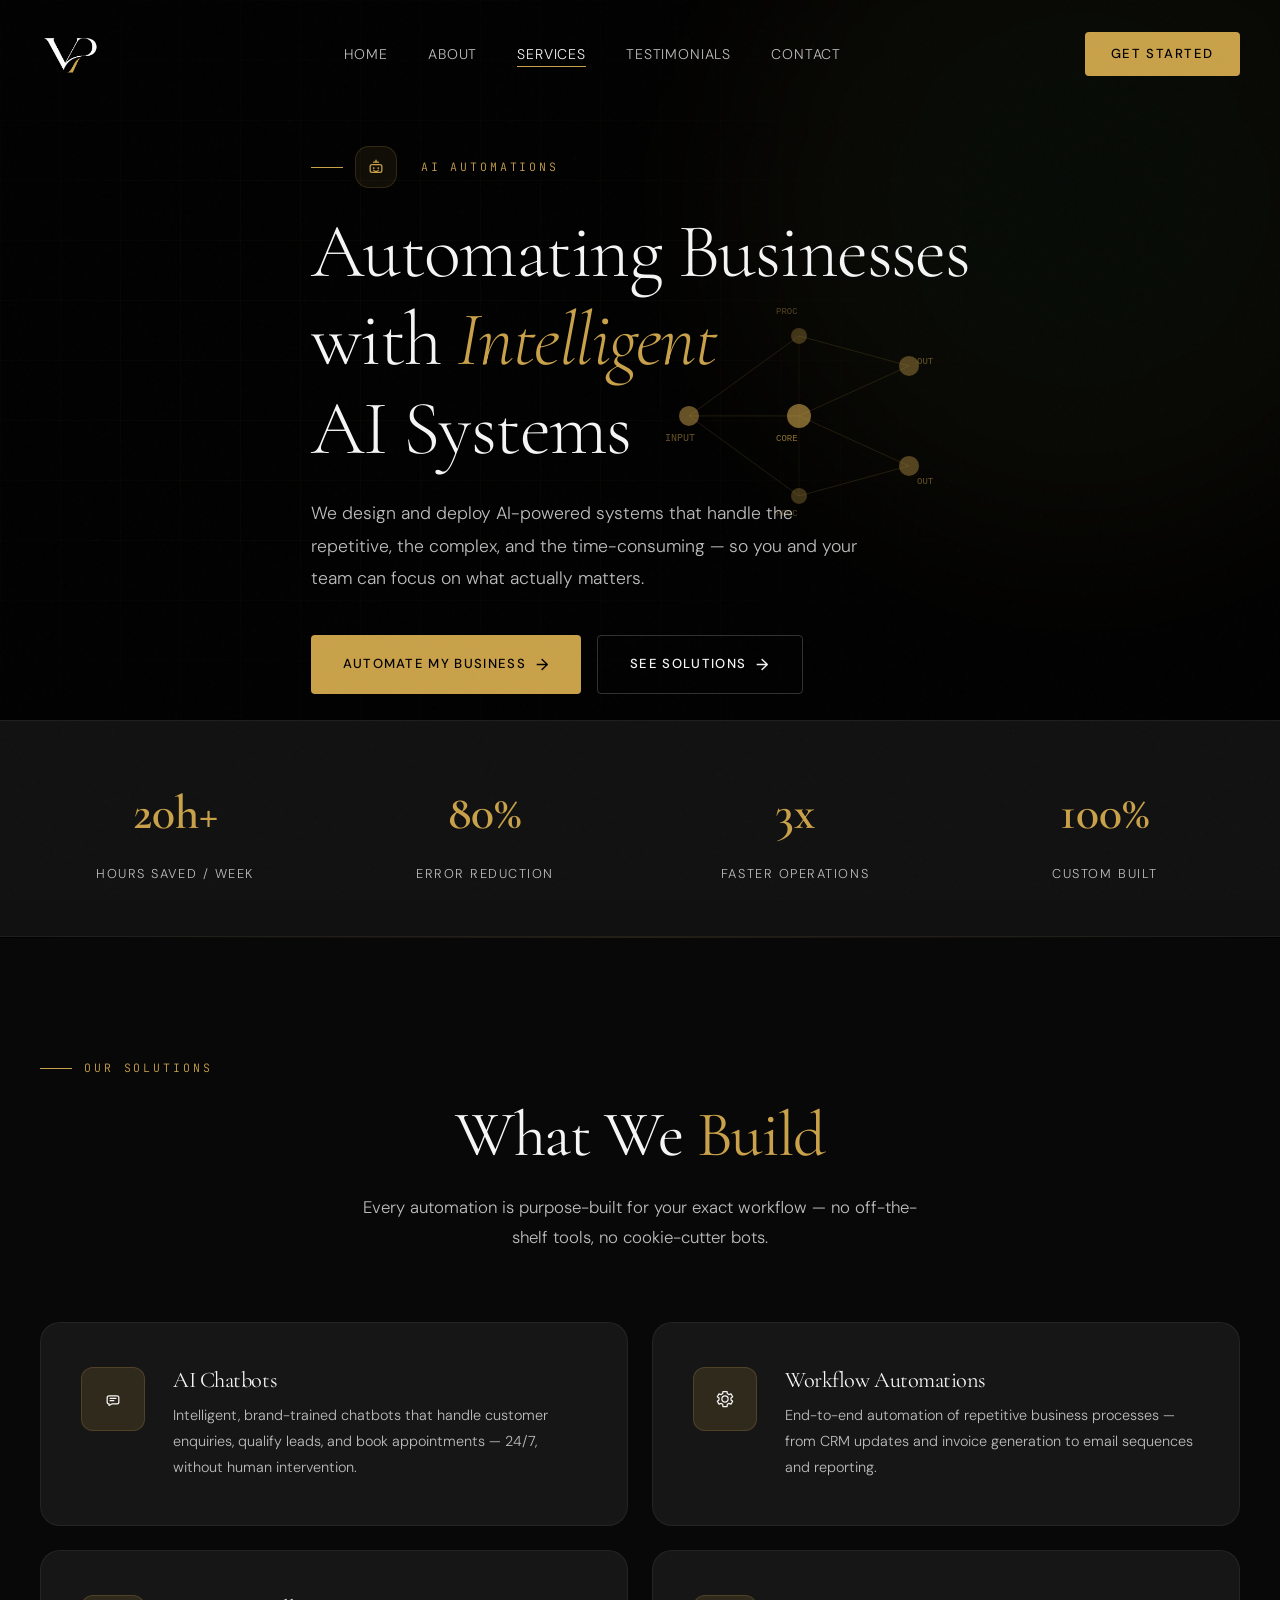
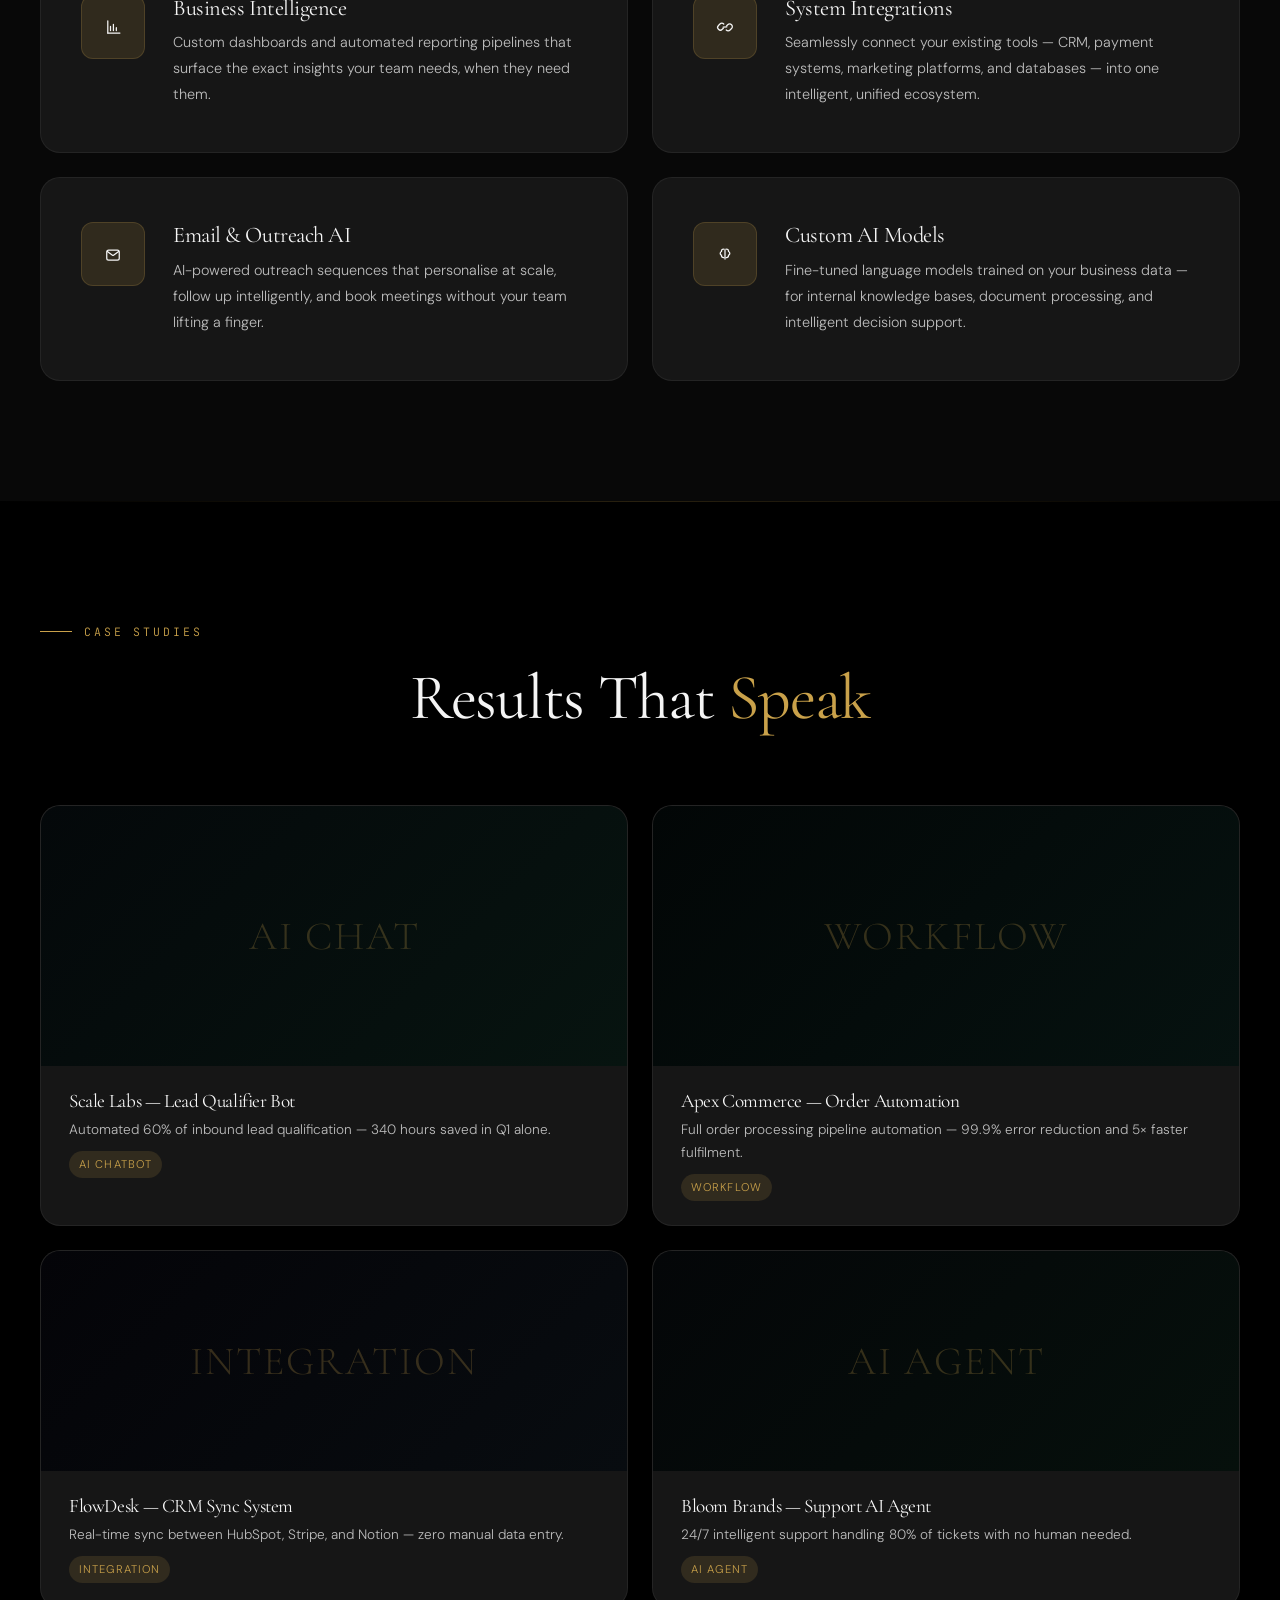
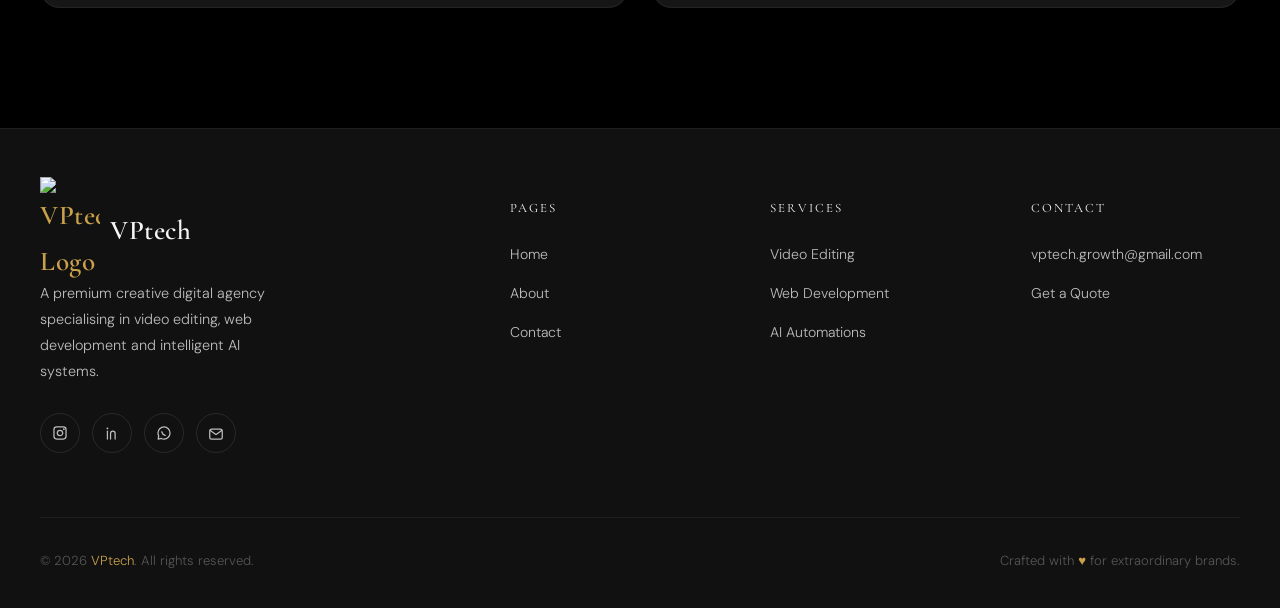
==== Automations/index.html @ 3e4a080b "first" ====
<!DOCTYPE html>
<html lang="en">
<head>
  <meta charset="UTF-8" />
  <meta name="viewport" content="width=device-width, initial-scale=1.0" />
  <title>AI Automations — VPtech</title>
  <meta name="description" content="Intelligent AI automations by VPtech — chatbots, workflow systems, and business intelligence solutions." />
  <link rel="icon" type="image/png" href="../assets/images/logo0.png">  
  <link rel="preconnect" href="https://fonts.googleapis.com" />
  <link rel="preconnect" href="https://fonts.gstatic.com" crossorigin />
  <link href="https://fonts.googleapis.com/css2?family=Cormorant+Garamond:ital,wght@0,300;0,400;0,600;1,300;1,400&family=DM+Sans:wght@300;400;500&family=JetBrains+Mono:wght@400&display=swap" rel="stylesheet" />
  <link rel="stylesheet" href="../assets/css/style.css" />
  <style>
    .service-hero-orb { background: radial-gradient(circle, rgba(30,160,80,0.08) 0%, rgba(201,161,74,0.06) 50%, transparent 70%); }

    /* Neural network decoration */
    .neural-bg {
      position: absolute;
      top: 50%; right: 40px;
      transform: translateY(-50%);
      animation: fadeSlideLeft 1s 0.5s ease both;
      opacity: 0.6;
    }

    /* Stats row */
    .stats-row { background: var(--dark); border-top: 1px solid rgba(245,245,245,0.06); border-bottom: 1px solid rgba(245,245,245,0.06); padding: 52px 0; }
    .stats-row-grid { display: grid; grid-template-columns: repeat(4, 1fr); gap: 40px; text-align: center; }
    .stats-row-item .big { font-family: var(--font-display); font-size: 3rem; color: var(--gold); font-weight: 600; }
    .stats-row-item .label { font-size: 0.8rem; text-transform: uppercase; letter-spacing: 0.12em; color: var(--gray); margin-top: 8px; }
    @media (max-width: 900px) { .stats-row-grid { grid-template-columns: repeat(2, 1fr); } .neural-bg { display: none; } }
    @media (max-width: 500px) { .stats-row-grid { grid-template-columns: 1fr 1fr; } }

    .node { animation: nodeGlow 3s ease-in-out infinite; }
    .node:nth-child(2) { animation-delay: 0.5s; }
    .node:nth-child(3) { animation-delay: 1s; }
    .node:nth-child(4) { animation-delay: 1.5s; }
    .node:nth-child(5) { animation-delay: 2s; }
    @keyframes nodeGlow {
      0%, 100% { fill: rgba(201,161,74,0.2); }
      50% { fill: rgba(201,161,74,0.9); }
    }
  </style>
</head>
<body>

  <!-- NAVBAR -->
  <nav class="navbar" id="navbar">
    <div class="nav-inner">
      <a href="../" class="nav-logo">
        <img class="logo-vp" src="../assets/images/logo.png" alt="VPtech Logo">
      </a>
      <ul class="nav-links">
        <li><a href="../">Home</a></li>
        <li><a href="../#about">About</a></li>
        <li><a href="../#services" class="active">Services</a></li>
        <li><a href="../#testimonials">Testimonials</a></li>
        <li><a href="../Contact/">Contact</a></li>
      </ul>
      <a href="../Contact/" class="nav-cta">Get Started</a>
      <button class="nav-hamburger" aria-label="Menu">
        <span></span><span></span><span></span>
      </button>
    </div>
  </nav>

  <div class="mobile-menu">
    <a href="../">Home</a>
    <a href="../#about">About</a>
    <a href="../#services">Services</a>
    <a href="../#testimonials">Testimonials</a>
    <a href="../Contact/">Contact</a>
    <a href="../Contact/" class="mobile-cta">Get Started</a>
  </div>

  <!-- HERO -->
  <section class="service-hero">
    <div class="service-hero-orb"></div>
    <div class="container" style="position:relative;">
      <div class="service-hero-content">
        <div class="section-label" style="animation: fadeSlideDown 0.8s ease both;">
          <span class="card-icon" aria-hidden="true" style="margin:0 12px 0 0;vertical-align:middle;">
            <svg class="icon-svg" viewBox="0 0 24 24" fill="none">
              <path d="M12 3.75v2.5" stroke="currentColor" stroke-width="1.5" stroke-linecap="round"/>
              <path d="M9 6.25h6" stroke="currentColor" stroke-width="1.5" stroke-linecap="round"/>
              <path d="M7.25 9.25h9.5c1.243 0 2.25 1.007 2.25 2.25v4.75c0 1.243-1.007 2.25-2.25 2.25h-9.5c-1.243 0-2.25-1.007-2.25-2.25V11.5c0-1.243 1.007-2.25 2.25-2.25Z" stroke="currentColor" stroke-width="1.5"/>
              <path d="M9.25 13.25h.01M14.75 13.25h.01" stroke="currentColor" stroke-width="2.2" stroke-linecap="round"/>
              <path d="M9.25 16c.7.75 1.7 1.25 2.75 1.25S14.05 16.75 14.75 16" stroke="currentColor" stroke-width="1.5" stroke-linecap="round" stroke-linejoin="round"/>
            </svg>
          </span>
          AI Automations
        </div>
        <h1 style="animation: fadeSlideUp 0.9s 0.1s ease both;">
          Automating Businesses<br>with <span style="color:var(--gold);font-style:italic;">Intelligent</span><br>AI Systems
        </h1>
        <p style="animation: fadeSlideUp 0.9s 0.25s ease both;">
          We design and deploy AI-powered systems that handle the repetitive, the complex, and the time-consuming — so you and your team can focus on what actually matters.
        </p>
        <div style="animation: fadeSlideUp 0.9s 0.4s ease both; display:flex; gap:16px; flex-wrap:wrap;">
          <a href="../Contact/" class="btn-primary">Automate My Business <span class="btn-arrow">→</span></a>
          <a href="#solutions" class="btn-outline">See Solutions <span class="btn-arrow">→</span></a>
        </div>
      </div>

      <!-- SVG Neural Network -->
      <div class="neural-bg">
        <svg width="340" height="340" viewBox="0 0 340 340" fill="none" xmlns="http://www.w3.org/2000/svg">
          <!-- Lines -->
          <line x1="60" y1="170" x2="170" y2="90" stroke="rgba(201,161,74,0.15)" stroke-width="1"/>
          <line x1="60" y1="170" x2="170" y2="170" stroke="rgba(201,161,74,0.15)" stroke-width="1"/>
          <line x1="60" y1="170" x2="170" y2="250" stroke="rgba(201,161,74,0.15)" stroke-width="1"/>
          <line x1="170" y1="90" x2="280" y2="120" stroke="rgba(201,161,74,0.15)" stroke-width="1"/>
          <line x1="170" y1="170" x2="280" y2="120" stroke="rgba(201,161,74,0.15)" stroke-width="1"/>
          <line x1="170" y1="170" x2="280" y2="220" stroke="rgba(201,161,74,0.15)" stroke-width="1"/>
          <line x1="170" y1="250" x2="280" y2="220" stroke="rgba(201,161,74,0.15)" stroke-width="1"/>
          <line x1="170" y1="90" x2="170" y2="170" stroke="rgba(201,161,74,0.08)" stroke-width="1"/>
          <line x1="170" y1="170" x2="170" y2="250" stroke="rgba(201,161,74,0.08)" stroke-width="1"/>
          <!-- Nodes -->
          <circle class="node" cx="60" cy="170" r="10" fill="rgba(201,161,74,0.5)"/>
          <circle class="node" cx="170" cy="90" r="8" fill="rgba(201,161,74,0.3)"/>
          <circle class="node" cx="170" cy="170" r="12" fill="rgba(201,161,74,0.6)"/>
          <circle class="node" cx="170" cy="250" r="8" fill="rgba(201,161,74,0.3)"/>
          <circle class="node" cx="280" cy="120" r="10" fill="rgba(201,161,74,0.4)"/>
          <circle class="node" cx="280" cy="220" r="10" fill="rgba(201,161,74,0.4)"/>
          <!-- Labels -->
          <text x="36" y="195" fill="rgba(201,161,74,0.5)" font-size="10" font-family="monospace">INPUT</text>
          <text x="147" y="68" fill="rgba(201,161,74,0.4)" font-size="9" font-family="monospace">PROC</text>
          <text x="147" y="195" fill="rgba(201,161,74,0.7)" font-size="9" font-family="monospace">CORE</text>
          <text x="147" y="270" fill="rgba(201,161,74,0.4)" font-size="9" font-family="monospace">PROC</text>
          <text x="288" y="118" fill="rgba(201,161,74,0.5)" font-size="9" font-family="monospace">OUT</text>
          <text x="288" y="238" fill="rgba(201,161,74,0.5)" font-size="9" font-family="monospace">OUT</text>
        </svg>
      </div>
    </div>
  </section>

  <!-- STATS ROW -->
  <div class="stats-row">
    <div class="container">
      <div class="stats-row-grid">
        <div class="stats-row-item">
          <div class="big" data-target="20" data-suffix="h+">0h+</div>
          <div class="label">Hours Saved / Week</div>
        </div>
        <div class="stats-row-item">
          <div class="big" data-target="80" data-suffix="%">0%</div>
          <div class="label">Error Reduction</div>
        </div>
        <div class="stats-row-item">
          <div class="big" data-target="3" data-suffix="x">0x</div>
          <div class="label">Faster Operations</div>
        </div>
        <div class="stats-row-item">
          <div class="big" data-target="100" data-suffix="%">0%</div>
          <div class="label">Custom Built</div>
        </div>
      </div>
    </div>
  </div>

  <div class="divider"></div>

  <!-- SOLUTIONS -->
  <section class="solutions" id="solutions">
    <div class="container">
      <div class="solutions-header">
        <div class="section-label reveal">Our Solutions</div>
        <h2 class="section-title reveal reveal-delay-1">What We <span>Build</span></h2>
        <p class="section-sub reveal reveal-delay-2" style="margin: 0 auto; text-align:center;">
          Every automation is purpose-built for your exact workflow — no off-the-shelf tools, no cookie-cutter bots.
        </p>
      </div>
      <div class="solutions-grid">

        <div class="solution-card reveal">
          <div class="solution-icon" aria-hidden="true">
            <svg class="icon-svg" viewBox="0 0 24 24" fill="none">
              <path d="M7.25 8.25h9.5c1.243 0 2.25 1.007 2.25 2.25v5c0 1.243-1.007 2.25-2.25 2.25H11l-3.75 2v-2H7.25c-1.243 0-2.25-1.007-2.25-2.25v-5c0-1.243 1.007-2.25 2.25-2.25Z" stroke="currentColor" stroke-width="1.5" stroke-linejoin="round"/>
              <path d="M8.5 11.25h7M8.5 14h4.5" stroke="currentColor" stroke-width="1.5" stroke-linecap="round"/>
            </svg>
          </div>
          <div>
            <h3>AI Chatbots</h3>
            <p>Intelligent, brand-trained chatbots that handle customer enquiries, qualify leads, and book appointments — 24/7, without human intervention.</p>
          </div>
        </div>

        <div class="solution-card reveal reveal-delay-1">
          <div class="solution-icon" aria-hidden="true">
            <svg class="icon-svg" viewBox="0 0 24 24" fill="none">
              <path d="M12 15.75a3.75 3.75 0 1 0 0-7.5 3.75 3.75 0 0 0 0 7.5Z" stroke="currentColor" stroke-width="1.5"/>
              <path d="M19.25 12a7.2 7.2 0 0 0-.09-1.13l2.04-1.57-2-3.46-2.47.93a7.5 7.5 0 0 0-1.96-1.13L14.5 3h-5l-.27 2.64a7.5 7.5 0 0 0-1.96 1.13l-2.47-.93-2 3.46 2.04 1.57A7.2 7.2 0 0 0 4.75 12c0 .38.03.76.09 1.13l-2.04 1.57 2 3.46 2.47-.93c.6.48 1.26.86 1.96 1.13L9.5 21h5l.27-2.64c.7-.27 1.36-.65 1.96-1.13l2.47.93 2-3.46-2.04-1.57c.06-.37.09-.75.09-1.13Z" stroke="currentColor" stroke-width="1.5" stroke-linejoin="round"/>
            </svg>
          </div>
          <div>
            <h3>Workflow Automations</h3>
            <p>End-to-end automation of repetitive business processes — from CRM updates and invoice generation to email sequences and reporting.</p>
          </div>
        </div>

        <div class="solution-card reveal">
          <div class="solution-icon" aria-hidden="true">
            <svg class="icon-svg" viewBox="0 0 24 24" fill="none">
              <path d="M5.75 19.25V4.75" stroke="currentColor" stroke-width="1.5" stroke-linecap="round"/>
              <path d="M5.75 19.25H20.25" stroke="currentColor" stroke-width="1.5" stroke-linecap="round"/>
              <path d="M9 16.25v-5M12.5 16.25V8.75M16 16.25v-3.5" stroke="currentColor" stroke-width="1.5" stroke-linecap="round"/>
            </svg>
          </div>
          <div>
            <h3>Business Intelligence</h3>
            <p>Custom dashboards and automated reporting pipelines that surface the exact insights your team needs, when they need them.</p>
          </div>
        </div>

        <div class="solution-card reveal reveal-delay-1">
          <div class="solution-icon" aria-hidden="true">
            <svg class="icon-svg" viewBox="0 0 24 24" fill="none">
              <path d="M10 13.5 8.75 14.75a3.25 3.25 0 0 1-4.6-4.6l1.75-1.75a3.25 3.25 0 0 1 4.6 0" stroke="currentColor" stroke-width="1.5" stroke-linecap="round"/>
              <path d="M14 10.5 15.25 9.25a3.25 3.25 0 1 1 4.6 4.6l-1.75 1.75a3.25 3.25 0 0 1-4.6 0" stroke="currentColor" stroke-width="1.5" stroke-linecap="round"/>
              <path d="M9.75 12.25 14.25 11.75" stroke="currentColor" stroke-width="1.5" stroke-linecap="round"/>
            </svg>
          </div>
          <div>
            <h3>System Integrations</h3>
            <p>Seamlessly connect your existing tools — CRM, payment systems, marketing platforms, and databases — into one intelligent, unified ecosystem.</p>
          </div>
        </div>

        <div class="solution-card reveal">
          <div class="solution-icon" aria-hidden="true">
            <svg class="icon-svg" viewBox="0 0 24 24" fill="none">
              <path d="M6.75 7.25h10.5c1.243 0 2.25 1.007 2.25 2.25v7.5c0 1.243-1.007 2.25-2.25 2.25H6.75c-1.243 0-2.25-1.007-2.25-2.25v-7.5c0-1.243 1.007-2.25 2.25-2.25Z" stroke="currentColor" stroke-width="1.5"/>
              <path d="M5.25 9l6.1 4.5c.39.29.92.29 1.3 0L18.75 9" stroke="currentColor" stroke-width="1.5" stroke-linecap="round" stroke-linejoin="round"/>
            </svg>
          </div>
          <div>
            <h3>Email & Outreach AI</h3>
            <p>AI-powered outreach sequences that personalise at scale, follow up intelligently, and book meetings without your team lifting a finger.</p>
          </div>
        </div>

        <div class="solution-card reveal reveal-delay-1">
          <div class="solution-icon" aria-hidden="true">
            <svg class="icon-svg" viewBox="0 0 24 24" fill="none">
              <path d="M10.25 6.25a2.5 2.5 0 0 0-2.5 2.5v.25a2.5 2.5 0 0 0-1.5 2.25 2.5 2.5 0 0 0 1.5 2.25v.25a2.5 2.5 0 0 0 2.5 2.5h.5" stroke="currentColor" stroke-width="1.5" stroke-linecap="round"/>
              <path d="M13.75 6.25a2.5 2.5 0 0 1 2.5 2.5v.25a2.5 2.5 0 0 1 1.5 2.25 2.5 2.5 0 0 1-1.5 2.25v.25a2.5 2.5 0 0 1-2.5 2.5h-.5" stroke="currentColor" stroke-width="1.5" stroke-linecap="round"/>
              <path d="M12 6v12" stroke="currentColor" stroke-width="1.5" stroke-linecap="round"/>
            </svg>
          </div>
          <div>
            <h3>Custom AI Models</h3>
            <p>Fine-tuned language models trained on your business data — for internal knowledge bases, document processing, and intelligent decision support.</p>
          </div>
        </div>

      </div>
    </div>
  </section>

  <div class="divider"></div>

  <!-- PROJECTS SECTION -->
  <section class="projects" id="projects" style="background: var(--black);">
    <div class="container">
      <div class="projects-header">
        <div class="section-label reveal">Case Studies</div>
        <h2 class="section-title reveal reveal-delay-1">Results That <span>Speak</span></h2>
      </div>
      <div class="projects-grid two-col">

        <div class="project-card reveal" data-category="chatbot">
          <div class="project-thumb thumb-ai" style="height: 260px;">
            <div class="thumb-pattern"></div>
            <div class="thumb-label">AI CHAT</div>
            <div class="project-hover-overlay"><span>View Case Study</span></div>
          </div>
          <div class="project-info">
            <h3>Scale Labs — Lead Qualifier Bot</h3>
            <p>Automated 60% of inbound lead qualification — 340 hours saved in Q1 alone.</p>
            <span class="project-tag">AI Chatbot</span>
          </div>
        </div>

        <div class="project-card reveal reveal-delay-1" data-category="workflow">
          <div class="project-thumb thumb-ai" style="height: 260px; background: linear-gradient(135deg, #020606 0%, #061210 100%);">
            <div class="thumb-pattern"></div>
            <div class="thumb-label">WORKFLOW</div>
            <div class="project-hover-overlay"><span>View Case Study</span></div>
          </div>
          <div class="project-info">
            <h3>Apex Commerce — Order Automation</h3>
            <p>Full order processing pipeline automation — 99.9% error reduction and 5× faster fulfilment.</p>
            <span class="project-tag">Workflow</span>
          </div>
        </div>

        <div class="project-card reveal" data-category="integration">
          <div class="project-thumb thumb-ai" style="background: linear-gradient(135deg, #040408 0%, #080c10 100%);">
            <div class="thumb-pattern"></div>
            <div class="thumb-label">INTEGRATION</div>
            <div class="project-hover-overlay"><span>View Case Study</span></div>
          </div>
          <div class="project-info">
            <h3>FlowDesk — CRM Sync System</h3>
            <p>Real-time sync between HubSpot, Stripe, and Notion — zero manual data entry.</p>
            <span class="project-tag">Integration</span>
          </div>
        </div>

        <div class="project-card reveal reveal-delay-1" data-category="chatbot">
          <div class="project-thumb thumb-ai" style="background: linear-gradient(135deg, #040608 0%, #06100c 100%);">
            <div class="thumb-pattern"></div>
            <div class="thumb-label">AI AGENT</div>
            <div class="project-hover-overlay"><span>View Case Study</span></div>
          </div>
          <div class="project-info">
            <h3>Bloom Brands — Support AI Agent</h3>
            <p>24/7 intelligent support handling 80% of tickets with no human needed.</p>
            <span class="project-tag">AI Agent</span>
          </div>
        </div>

      </div>
    </div>
  </section>

  <!-- FOOTER -->
  <footer class="footer">
    <div class="container">
      <div class="footer-grid">
        <div class="footer-brand">
          <a href="./" class="nav-logo">
            <img class="logo-vp" src="./assets/images/logo.png" alt="VPtech Logo">VPtech
          </a>
          <p>A premium creative digital agency specialising in video editing, web development and intelligent AI systems.</p>
          <div class="footer-social">
            <a href="#" class="social-icon" aria-label="Instagram">
              <svg class="icon-svg" viewBox="0 0 24 24" fill="none">
                <path d="M8 4.75h8A3.25 3.25 0 0 1 19.25 8v8A3.25 3.25 0 0 1 16 19.25H8A3.25 3.25 0 0 1 4.75 16V8A3.25 3.25 0 0 1 8 4.75Z" stroke="currentColor" stroke-width="1.5"/>
                <path d="M12 15.25A3.25 3.25 0 1 0 12 8.75a3.25 3.25 0 0 0 0 6.5Z" stroke="currentColor" stroke-width="1.5"/>
                <path d="M16.6 7.4h.01" stroke="currentColor" stroke-width="2.2" stroke-linecap="round"/>
              </svg>
            </a>
            <a href="#" class="social-icon" aria-label="LinkedIn">
              <svg class="icon-svg" viewBox="0 0 24 24" fill="none">
                <path d="M6.5 9.75v9.5" stroke="currentColor" stroke-width="1.5" stroke-linecap="round"/>
                <path d="M6.5 6.5h.01" stroke="currentColor" stroke-width="2.2" stroke-linecap="round"/>
                <path d="M10.25 19.25v-6.5c0-1.657 1.093-3 2.75-3s2.75 1.343 2.75 3v6.5" stroke="currentColor" stroke-width="1.5" stroke-linecap="round"/>
              </svg>
            </a>
            <a href="#" class="social-icon" aria-label="WhatsApp">
              <svg class="icon-svg" viewBox="0 0 24 24" fill="none">
                <path d="M12 19.25a7.25 7.25 0 0 0 7.25-7.25A7.25 7.25 0 0 0 12 4.75 7.25 7.25 0 0 0 4.75 12c0 1.25.32 2.42.89 3.44l-.64 3.81 3.78-.67A7.2 7.2 0 0 0 12 19.25Z" stroke="currentColor" stroke-width="1.5" stroke-linejoin="round"/>
                <path d="M9.25 10.5c.5 2 2.25 3.75 4.25 4.25" stroke="currentColor" stroke-width="1.5" stroke-linecap="round"/>
              </svg>
            </a>
            <a href="mailto:vptech.growth@gmail.com" class="social-icon" aria-label="Email">
              <svg class="icon-svg" viewBox="0 0 24 24" fill="none">
                <path d="M6.75 7.25h10.5c1.243 0 2.25 1.007 2.25 2.25v7.5c0 1.243-1.007 2.25-2.25 2.25H6.75c-1.243 0-2.25-1.007-2.25-2.25v-7.5c0-1.243 1.007-2.25 2.25-2.25Z" stroke="currentColor" stroke-width="1.5"/>
                <path d="M5.25 9l6.1 4.5c.39.29.92.29 1.3 0L18.75 9" stroke="currentColor" stroke-width="1.5" stroke-linecap="round" stroke-linejoin="round"/>
              </svg>
            </a>
          </div>
        </div>
        <div class="footer-col">
          <h4>Pages</h4>
          <ul>
            <li><a href="../">Home</a></li>
            <li><a href="../#about">About</a></li>
            <li><a href="../Contact/">Contact</a></li>
          </ul>
        </div>
        <div class="footer-col">
          <h4>Services</h4>
          <ul>
            <li><a href="../Editing/">Video Editing</a></li>
            <li><a href="../Development/">Web Development</a></li>
            <li><a href="../Automations/">AI Automations</a></li>
          </ul>
        </div>
        <div class="footer-col">
          <h4>Contact</h4>
          <ul>
            <li><a href="mailto:vptech.growth@gmail.com">vptech.growth@gmail.com</a></li>
            <li><a href="../Contact/">Get a Quote</a></li>
          </ul>
        </div>
      </div>
      <div class="footer-bottom">
        <p>© 2026 <span>VPtech</span>. All rights reserved.</p>
        <p>Crafted with <span>♥</span> for extraordinary brands.</p>
      </div>
    </div>
  </footer>

  <script src="../assets/js/script.js"></script>
</body>
</html>
---- assets/css/style.css ----
/* ============================================================
   VPTECH — Premium Agency CSS
   ============================================================ */

/* === CSS Variables === */
:root {
  --black: #000000;
  --black-soft: #080808;
  --dark: #111111;
  --dark-2: #161616;
  --dark-3: #1c1c1c;
  --gold: #C9A14A;
  --gold-light: #e0ba6b;
  --gold-dim: rgba(201,161,74,0.15);
  --gold-glow: rgba(201,161,74,0.35);
  --white: #F5F5F5;
  --white-dim: rgba(245,245,245,0.07);
  --white-mid: rgba(245,245,245,0.12);
  --gray: #BDBDBD;
  --gray-dark: #555555;
  --glass: rgba(17,17,17,0.7);
  --glass-light: rgba(255,255,255,0.04);
  --radius: 12px;
  --radius-lg: 20px;
  --transition: 0.4s cubic-bezier(0.25,0.8,0.25,1);
  --transition-fast: 0.2s ease;
  --font-display: 'Cormorant Garamond', 'Georgia', serif;
  --font-body: 'DM Sans', 'Helvetica Neue', sans-serif;
  --font-mono: 'JetBrains Mono', 'Fira Code', monospace;
  --max-width: 1280px;
  --section-pad: 120px;
}

/* === Reset & Base === */
*, *::before, *::after { box-sizing: border-box; margin: 0; padding: 0; }

html { scroll-behavior: smooth; font-size: 16px; }

body {
  background: var(--black);
  color: var(--white);
  font-family: var(--font-body);
  font-weight: 300;
  line-height: 1.7;
  overflow-x: hidden;
  -webkit-font-smoothing: antialiased;
}

img { display: block; max-width: 100%; }
a { text-decoration: none; color: inherit; }
ul { list-style: none; }
button { cursor: pointer; border: none; background: none; font-family: inherit; }
input, textarea, select { font-family: inherit; }

/* === Typography === */
h1, h2, h3, h4, h5 {
  font-family: var(--font-display);
  font-weight: 400;
  line-height: 1.15;
  letter-spacing: -0.02em;
}

.section-label {
  font-family: var(--font-mono);
  font-size: 0.72rem;
  letter-spacing: 0.25em;
  text-transform: uppercase;
  color: var(--gold);
  display: flex;
  align-items: center;
  gap: 12px;
  margin-bottom: 20px;
}
.section-label::before {
  content: '';
  display: inline-block;
  width: 32px; height: 1px;
  background: var(--gold);
}

.section-title {
  font-size: clamp(2.4rem, 5vw, 4rem);
  color: var(--white);
  margin-bottom: 20px;
}
.section-title span { color: var(--gold); }

.section-sub {
  font-size: 1.05rem;
  color: var(--gray);
  max-width: 560px;
  line-height: 1.8;
}

/* === Layout === */
.container {
  max-width: var(--max-width);
  margin: 0 auto;
  padding: 0 40px;
}

.section { padding: var(--section-pad) 0; }

/* === Noise Texture Overlay === */
body::before {
  content: '';
  position: fixed;
  inset: 0;
  background-image: url("data:image/svg+xml,%3Csvg viewBox='0 0 256 256' xmlns='http://www.w3.org/2000/svg'%3E%3Cfilter id='n'%3E%3CfeTurbulence type='fractalNoise' baseFrequency='0.9' numOctaves='4' stitchTiles='stitch'/%3E%3C/filter%3E%3Crect width='100%25' height='100%25' filter='url(%23n)' opacity='0.04'/%3E%3C/svg%3E");
  pointer-events: none;
  z-index: 9999;
  opacity: 0.5;
}

/* ============================================================
   NAVBAR
   ============================================================ */
.navbar {
  position: fixed;
  top: 0; left: 0; right: 0;
  z-index: 1000;
  padding: 24px 0;
  transition: padding var(--transition), background var(--transition), backdrop-filter var(--transition);
}

.navbar.scrolled {
  padding: 14px 0;
  background: rgba(0,0,0,0.88);
  backdrop-filter: blur(24px);
  -webkit-backdrop-filter: blur(24px);
  border-bottom: 1px solid rgba(201,161,74,0.1);
}

.nav-inner {
  display: flex;
  align-items: center;
  justify-content: space-between;
  max-width: var(--max-width);
  margin: 0 auto;
  padding: 0 40px;
}

.nav-logo {
  display: flex;
  align-items: center;
  gap: 10px;
  font-family: var(--font-display);
  font-size: 1.7rem;
  font-weight: 600;
  letter-spacing: 0.02em;
  color: var(--white);
  width: 60px;
  height: 60px;
}

.nav-logo .logo-vp { color: var(--gold); }
.nav-logo .logo-dot { color: var(--gold); font-size: 0.5em; vertical-align: middle; }

.nav-links {
  display: flex;
  align-items: center;
  gap: 40px;
}

.nav-links a {
  font-size: 0.88rem;
  letter-spacing: 0.06em;
  text-transform: uppercase;
  color: var(--gray);
  position: relative;
  padding-bottom: 4px;
  transition: color var(--transition-fast);
}
.nav-links a::after {
  content: '';
  position: absolute;
  bottom: 0; left: 0;
  width: 0; height: 1px;
  background: var(--gold);
  transition: width var(--transition);
}
.nav-links a:hover,
.nav-links a.active { color: var(--white); }
.nav-links a:hover::after,
.nav-links a.active::after { width: 100%; }

.nav-cta {
  font-size: 0.82rem;
  letter-spacing: 0.12em;
  text-transform: uppercase;
  color: var(--black);
  background: var(--gold);
  padding: 11px 26px;
  border-radius: 4px;
  transition: background var(--transition), box-shadow var(--transition), transform var(--transition-fast);
  font-weight: 500;
}
.nav-cta:hover {
  background: var(--gold-light);
  box-shadow: 0 0 28px var(--gold-glow);
  transform: translateY(-1px);
}

/* Hamburger */
.nav-hamburger {
  display: none;
  flex-direction: column;
  gap: 5px;
  cursor: pointer;
  padding: 4px;
}
.nav-hamburger span {
  display: block;
  width: 24px; height: 1.5px;
  background: var(--white);
  transition: transform var(--transition), opacity var(--transition-fast);
  transform-origin: center;
}
.nav-hamburger.open span:nth-child(1) { transform: translateY(6.5px) rotate(45deg); }
.nav-hamburger.open span:nth-child(2) { opacity: 0; }
.nav-hamburger.open span:nth-child(3) { transform: translateY(-6.5px) rotate(-45deg); }

/* Mobile Menu */
.mobile-menu {
  display: none;
  position: fixed;
  inset: 0;
  background: rgba(0,0,0,0.97);
  z-index: 999;
  flex-direction: column;
  align-items: center;
  justify-content: center;
  gap: 36px;
  opacity: 0;
  pointer-events: none;
  transition: opacity var(--transition);
}
.mobile-menu.open {
  display: flex;
  opacity: 1;
  pointer-events: all;
}
.mobile-menu a {
  font-family: var(--font-display);
  font-size: 2.6rem;
  color: var(--white);
  letter-spacing: -0.02em;
  transition: color var(--transition-fast);
}
.mobile-menu a:hover { color: var(--gold); }
.mobile-menu .mobile-cta {
  font-family: var(--font-body);
  font-size: 0.88rem;
  letter-spacing: 0.12em;
  text-transform: uppercase;
  color: var(--black);
  background: var(--gold);
  padding: 14px 32px;
  border-radius: 4px;
  font-weight: 500;
  margin-top: 16px;
}

/* ============================================================
   HERO — HOMEPAGE
   ============================================================ */
.hero {
  zoom: 80%;
  min-height: 100vh;
  display: flex;
  align-items: center;
  position: relative;
  overflow: hidden;
  padding-top: 150px;
  padding-bottom: 100px;
}

/* Premium animated background layer */
.hero-bg{
  position:absolute;
  inset:-20%;
  z-index:0;
  pointer-events:none;
  opacity:0.95;
  background:
    radial-gradient(700px 450px at 15% 35%, rgba(201,161,74,0.11) 0%, transparent 60%),
    radial-gradient(650px 420px at 85% 30%, rgba(245,245,245,0.06) 0%, transparent 62%),
    radial-gradient(900px 600px at 55% 80%, rgba(201,161,74,0.07) 0%, transparent 60%),
    conic-gradient(from 210deg at 50% 50%, rgba(201,161,74,0.0), rgba(201,161,74,0.06), rgba(201,161,74,0.0));
  filter: blur(0px);
  transform: translate3d(0,0,0);
  animation: heroBgDrift 18s ease-in-out infinite alternate;
}
.hero-bg::after{
  content:"";
  position:absolute;
  inset:0;
  background-image:
    radial-gradient(circle at 20% 20%, rgba(201,161,74,0.18) 0 1px, transparent 2px),
    radial-gradient(circle at 80% 35%, rgba(245,245,245,0.12) 0 1px, transparent 2px),
    radial-gradient(circle at 35% 75%, rgba(201,161,74,0.14) 0 1px, transparent 2px),
    radial-gradient(circle at 70% 80%, rgba(245,245,245,0.10) 0 1px, transparent 2px);
  background-size: 320px 320px, 420px 420px, 520px 520px, 620px 620px;
  opacity: 0.28;
  animation: heroDots 26s linear infinite;
}
@keyframes heroBgDrift{
  0%{ transform: translate3d(-2%, -1%, 0) rotate(-1deg); filter: blur(0px); }
  100%{ transform: translate3d(2%, 1.5%, 0) rotate(1deg); filter: blur(0.4px); }
}
@keyframes heroDots{
  0%{ transform: translate3d(0,0,0); }
  100%{ transform: translate3d(-6%, 4%, 0); }
}

/* Animated orbs */
.hero-orb {
  position: absolute;
  border-radius: 50%;
  filter: blur(80px);
  pointer-events: none;
  animation: orbFloat 8s ease-in-out infinite alternate;
}
.hero-orb-1 {
  width: 700px; height: 700px;
  background: radial-gradient(circle, rgba(201,161,74,0.12) 0%, transparent 70%);
  top: -200px; right: -200px;
  animation-delay: 0s;
}
.hero-orb-2 {
  width: 500px; height: 500px;
  background: radial-gradient(circle, rgba(201,161,74,0.07) 0%, transparent 70%);
  bottom: -100px; left: -150px;
  animation-delay: -4s;
}

@keyframes orbFloat {
  0% { transform: translate(0,0) scale(1); }
  100% { transform: translate(30px,-40px) scale(1.08); }
}

/* Grid lines background */
.hero::before {
  content: '';
  position: absolute;
  inset: 0;
  background-image:
    linear-gradient(rgba(201,161,74,0.04) 1px, transparent 1px),
    linear-gradient(90deg, rgba(201,161,74,0.04) 1px, transparent 1px);
  background-size: 80px 80px;
  mask-image: radial-gradient(ellipse 70% 70% at 50% 50%, black 30%, transparent 100%);
}

.hero-content {
  position: relative;
  z-index: 2;
}

.hero-badge {
  display: inline-flex;
  align-items: center;
  gap: 8px;
  font-family: var(--font-mono);
  font-size: 0.72rem;
  letter-spacing: 0.2em;
  text-transform: uppercase;
  color: var(--gold);
  background: var(--gold-dim);
  border: 1px solid rgba(201,161,74,0.2);
  padding: 8px 16px;
  border-radius: 100px;
  margin-bottom: 36px;
  animation: fadeSlideDown 0.8s ease both;
}
.hero-badge-dot {
  width: 6px; height: 6px;
  background: var(--gold);
  border-radius: 50%;
  animation: pulse 2s ease infinite;
}
@keyframes pulse {
  0%, 100% { opacity: 1; transform: scale(1); }
  50% { opacity: 0.5; transform: scale(0.7); }
}

.hero h1 {
  font-size: clamp(3.2rem, 7vw, 6.4rem);
  font-weight: 300;
  line-height: 1.08;
  letter-spacing: -0.03em;
  margin-bottom: 28px;
  animation: fadeSlideUp 0.9s 0.15s ease both;
}
.hero h1 .gold-word { color: var(--gold); font-style: italic; }
.hero h1 .outline-word {
  -webkit-text-stroke: 1px rgba(245,245,245,0.4);
  color: transparent;
}

.hero-sub {
  font-size: 1.1rem;
  color: var(--gray);
  max-width: 520px;
  margin-bottom: 48px;
  line-height: 1.85;
  animation: fadeSlideUp 0.9s 0.3s ease both;
}

.hero-actions {
  display: flex;
  align-items: center;
  gap: 20px;
  flex-wrap: wrap;
  animation: fadeSlideUp 0.9s 0.45s ease both;
}

/* Floating stats */
.hero-stats {
  position: absolute;
  right: 0;
  top: 50%;
  transform: translateY(-50%);
  display: flex;
  flex-direction: column;
  gap: 20px;
  animation: fadeSlideLeft 1s 0.6s ease both;
}
.hero-stat-card {
  background: var(--glass);
  border: 1px solid rgba(201,161,74,0.15);
  backdrop-filter: blur(20px);
  border-radius: var(--radius);
  padding: 20px 28px;
  text-align: center;
}
.hero-stat-num {
  font-family: var(--font-display);
  font-size: 2.2rem;
  color: var(--gold);
  font-weight: 600;
}
.hero-stat-label {
  font-size: 0.75rem;
  letter-spacing: 0.1em;
  text-transform: uppercase;
  color: var(--gray);
  margin-top: 4px;
}

/* === Entrance Animations === */
@keyframes fadeSlideDown {
  from { opacity: 0; transform: translateY(-20px); }
  to { opacity: 1; transform: translateY(0); }
}
@keyframes fadeSlideUp {
  from { opacity: 0; transform: translateY(30px); }
  to { opacity: 1; transform: translateY(0); }
}
@keyframes fadeSlideLeft {
  from { opacity: 0; transform: translate(40px, -50%); }
  to { opacity: 1; transform: translate(0, -50%); }
}
@keyframes fadeIn {
  from { opacity: 0; }
  to { opacity: 1; }
}

/* ============================================================
   BUTTONS
   ============================================================ */
.btn-primary {
  display: inline-flex;
  align-items: center;
  gap: 10px;
  font-size: 0.82rem;
  letter-spacing: 0.1em;
  text-transform: uppercase;
  font-weight: 500;
  color: var(--black);
  background: var(--gold);
  padding: 15px 32px;
  border-radius: 4px;
  transition: background var(--transition), box-shadow var(--transition), transform var(--transition-fast);
  position: relative;
  overflow: hidden;
}
.btn-primary::before {
  content: '';
  position: absolute;
  inset: 0;
  background: linear-gradient(90deg, transparent, rgba(255,255,255,0.15), transparent);
  transform: translateX(-100%);
  transition: transform 0.5s ease;
}
.btn-primary:hover::before { transform: translateX(100%); }
.btn-primary:hover {
  background: var(--gold-light);
  box-shadow: 0 0 36px var(--gold-glow);
  transform: translateY(-2px);
}

.btn-outline {
  display: inline-flex;
  align-items: center;
  gap: 10px;
  font-size: 0.82rem;
  letter-spacing: 0.1em;
  text-transform: uppercase;
  font-weight: 500;
  color: var(--white);
  background: transparent;
  border: 1px solid rgba(245,245,245,0.2);
  padding: 15px 32px;
  border-radius: 4px;
  transition: border-color var(--transition), color var(--transition), background var(--transition);
}
.btn-outline:hover {
  border-color: var(--gold);
  color: var(--gold);
  background: var(--gold-dim);
}

.btn-arrow { font-size: 1rem; transition: transform var(--transition); }
.btn-primary:hover .btn-arrow,
.btn-outline:hover .btn-arrow { transform: translateX(4px); }

/* ============================================================
   ABOUT SECTION
   ============================================================ */
.about { background: var(--black-soft); }

.about-grid {
  display: grid;
  grid-template-columns: 1fr 1fr;
  gap: 80px;
  align-items: center;
}

.about-visual {
  position: relative;
}
.about-img-frame {
  width: 100%;
  aspect-ratio: 4/5;
  background: var(--dark-2);
  border-radius: var(--radius-lg);
  position: relative;
  overflow: hidden;
  border: 1px solid rgba(201,161,74,0.12);
}
.about-img-frame::after {
  content: 'VP';
  position: absolute;
  bottom: 32px; right: 32px;
  font-family: var(--font-display);
  font-size: 8rem;
  font-weight: 700;
  color: rgba(201,161,74,0.08);
  line-height: 1;
}

/* Floating accent card */
.about-accent-card {
  position: absolute;
  bottom: -28px; left: -28px;
  background: var(--dark);
  border: 1px solid rgba(201,161,74,0.2);
  border-radius: var(--radius);
  padding: 20px 24px;
  backdrop-filter: blur(12px);
}
.about-accent-card .val {
  font-family: var(--font-display);
  font-size: 2.4rem;
  color: var(--gold);
  font-weight: 600;
  line-height: 1;
}
.about-accent-card .lbl {
  font-size: 0.75rem;
  text-transform: uppercase;
  letter-spacing: 0.12em;
  color: var(--gray);
  margin-top: 4px;
}

.about-stats {
  display: grid;
  grid-template-columns: repeat(3, 1fr);
  gap: 24px;
  margin-top: 52px;
}

.stat-item {
  border-top: 1px solid rgba(201,161,74,0.2);
  padding-top: 20px;
}
.stat-item .num {
  font-family: var(--font-display);
  font-size: 2.4rem;
  color: var(--gold);
  font-weight: 600;
  line-height: 1;
}
.stat-item .lbl {
  font-size: 0.8rem;
  color: var(--gray);
  margin-top: 6px;
  text-transform: uppercase;
  letter-spacing: 0.08em;
}

/* ============================================================
   SERVICES SECTION
   ============================================================ */
.services { background: var(--black); }

.services-header {
  text-align: center;
  margin-bottom: 70px;
}
.services-header .section-sub {
  margin: 0 auto;
  text-align: center;
}

.services-grid {
  display: grid;
  grid-template-columns: repeat(3, 1fr);
  gap: 28px;
}

.service-card {
  background: var(--dark-2);
  border: 1px solid rgba(245,245,245,0.06);
  border-radius: var(--radius-lg);
  padding: 48px 36px;
  position: relative;
  overflow: hidden;
  transition: border-color var(--transition), transform var(--transition), box-shadow var(--transition);
  cursor: pointer;
}
.service-card::before {
  content: '';
  position: absolute;
  inset: 0;
  background: linear-gradient(135deg, var(--gold-dim) 0%, transparent 60%);
  opacity: 0;
  transition: opacity var(--transition);
}
.service-card:hover {
  border-color: rgba(201,161,74,0.3);
  transform: translateY(-8px);
  box-shadow: 0 32px 64px rgba(0,0,0,0.5), 0 0 40px rgba(201,161,74,0.08);
}
.service-card:hover::before { opacity: 1; }

.card-number {
  font-family: var(--font-mono);
  font-size: 0.72rem;
  color: rgba(201,161,74,0.4);
  letter-spacing: 0.2em;
  margin-bottom: 28px;
}

.card-icon {
  width: 42px;
  height: 42px;
  margin-bottom: 24px;
  display: inline-flex;
  align-items: center;
  justify-content: center;
  color: var(--gold);
  background: rgba(201,161,74,0.08);
  border: 1px solid rgba(201,161,74,0.18);
  border-radius: 14px;
}

.icon-svg{
  width: 20px;
  height: 20px;
  display: block;
}

.service-card h3 {
  font-size: 1.8rem;
  color: var(--white);
  margin-bottom: 16px;
}

.service-card p {
  font-size: 0.92rem;
  color: var(--gray);
  line-height: 1.8;
  margin-bottom: 36px;
}

.card-link {
  display: inline-flex;
  align-items: center;
  gap: 8px;
  font-size: 0.8rem;
  letter-spacing: 0.1em;
  text-transform: uppercase;
  color: var(--gold);
  font-weight: 500;
  transition: gap var(--transition);
}
.service-card:hover .card-link { gap: 14px; }

.card-corner {
  position: absolute;
  bottom: 0; right: 0;
  width: 80px; height: 80px;
  border-top: 1px solid rgba(201,161,74,0.1);
  border-left: 1px solid rgba(201,161,74,0.1);
  border-radius: var(--radius-lg) 0 var(--radius-lg) 0;
  transition: border-color var(--transition);
}
.service-card:hover .card-corner { border-color: rgba(201,161,74,0.3); }

/* ============================================================
   TESTIMONIALS
   ============================================================ */
.testimonials { background: var(--black-soft); }

.testimonials-header {
  text-align: center;
  margin-bottom: 70px;
}
.testimonials-header .section-label { justify-content: center; }

.testimonials-track {
  display: grid;
  grid-template-columns: repeat(3, 1fr);
  gap: 28px;
}

.testi-card {
  background: var(--dark-2);
  border: 1px solid rgba(245,245,245,0.06);
  border-radius: var(--radius-lg);
  padding: 40px 36px;
  position: relative;
  transition: border-color var(--transition), transform var(--transition);
}
.testi-card:hover {
  border-color: rgba(201,161,74,0.2);
  transform: translateY(-4px);
}

.testi-stars {
  display: flex;
  gap: 4px;
  margin-bottom: 24px;
}
.testi-stars span { color: var(--gold); font-size: 0.9rem; }

.testi-quote {
  font-family: var(--font-display);
  font-size: 1.25rem;
  line-height: 1.65;
  color: var(--white);
  margin-bottom: 32px;
  font-weight: 300;
}
.testi-quote::before {
  content: '"';
  color: var(--gold);
  font-size: 3rem;
  line-height: 0;
  vertical-align: -1rem;
  margin-right: 4px;
  font-family: var(--font-display);
}

.testi-author {
  display: flex;
  align-items: center;
  gap: 14px;
}
.testi-avatar {
  width: 44px; height: 44px;
  border-radius: 50%;
  background: linear-gradient(135deg, var(--gold-dim), var(--dark-3));
  border: 1px solid rgba(201,161,74,0.3);
  display: flex;
  align-items: center;
  justify-content: center;
  font-family: var(--font-display);
  font-size: 1.1rem;
  color: var(--gold);
  font-weight: 600;
}
.testi-name {
  font-size: 0.9rem;
  font-weight: 500;
  color: var(--white);
}
.testi-role {
  font-size: 0.78rem;
  color: var(--gray);
  text-transform: uppercase;
  letter-spacing: 0.08em;
  margin-top: 2px;
}

/* ============================================================
   CONTACT PREVIEW
   ============================================================ */
.contact-preview {
  background: var(--black);
  padding: 120px 0;
  text-align: center;
  position: relative;
  overflow: hidden;
}
.contact-preview::before {
  content: '';
  position: absolute;
  top: 50%; left: 50%;
  transform: translate(-50%, -50%);
  width: 600px; height: 600px;
  background: radial-gradient(circle, rgba(201,161,74,0.08) 0%, transparent 70%);
  pointer-events: none;
}
.contact-preview h2 {
  font-size: clamp(2.4rem, 5vw, 4rem);
  margin-bottom: 20px;
}
.contact-preview p {
  font-size: 1.05rem;
  color: var(--gray);
  max-width: 500px;
  margin: 0 auto 48px;
}

/* ============================================================
   FOOTER
   ============================================================ */
.footer {
  background: var(--dark);
  border-top: 1px solid rgba(245,245,245,0.06);
  padding: 72px 0 36px;
}

.footer-grid {
  display: grid;
  grid-template-columns: 2fr 1fr 1fr 1fr;
  gap: 52px;
  margin-bottom: 64px;
}

.footer-brand .nav-logo { margin-bottom: 20px; }
.footer-brand p {
  font-size: 0.9rem;
  color: var(--gray);
  line-height: 1.8;
  max-width: 260px;
}

.footer-col h4 {
  font-size: 0.8rem;
  letter-spacing: 0.16em;
  text-transform: uppercase;
  color: var(--white);
  margin-bottom: 24px;
}
.footer-col ul { display: flex; flex-direction: column; gap: 12px; }
.footer-col ul li a {
  font-size: 0.88rem;
  color: var(--gray);
  transition: color var(--transition-fast);
}
.footer-col ul li a:hover { color: var(--gold); }

.footer-social {
  display: flex;
  gap: 12px;
  margin-top: 28px;
}
.social-icon {
  width: 40px; height: 40px;
  border: 1px solid rgba(245,245,245,0.1);
  border-radius: 50%;
  display: flex;
  align-items: center;
  justify-content: center;
  font-size: 0.88rem;
  color: var(--gray);
  transition: border-color var(--transition), color var(--transition-fast), background var(--transition);
}
.social-icon:hover {
  border-color: var(--gold);
  color: var(--gold);
  background: var(--gold-dim);
}

.footer-bottom {
  border-top: 1px solid rgba(245,245,245,0.06);
  padding-top: 32px;
  display: flex;
  align-items: center;
  justify-content: space-between;
}
.footer-bottom p {
  font-size: 0.82rem;
  color: var(--gray-dark);
}
.footer-bottom span { color: var(--gold); }

/* ============================================================
   SERVICE HERO (inner pages)
   ============================================================ */
.service-hero {
  min-height: 80vh;
  display: flex;
  align-items: center;
  position: relative;
  overflow: hidden;
  padding-top: 120px;
  background: var(--black);
}
.service-hero::before {
  content: '';
  position: absolute;
  inset: 0;
  background-image:
    linear-gradient(rgba(201,161,74,0.03) 1px, transparent 1px),
    linear-gradient(90deg, rgba(201,161,74,0.03) 1px, transparent 1px);
  background-size: 60px 60px;
  mask-image: radial-gradient(ellipse 60% 80% at 30% 50%, black 30%, transparent 100%);
}

.service-hero-orb {
  position: absolute;
  width: 800px; height: 800px;
  border-radius: 50%;
  filter: blur(100px);
  top: -200px; right: -200px;
  pointer-events: none;
}

.service-hero-content { position: relative; z-index: 2; max-width: 760px; }

.service-hero h1 {
  font-size: clamp(2.8rem, 6vw, 5.5rem);
  font-weight: 300;
  margin-bottom: 24px;
}

.service-hero p {
  font-size: 1.1rem;
  color: var(--gray);
  line-height: 1.85;
  margin-bottom: 40px;
  max-width: 560px;
}

/* ============================================================
   PROJECTS SECTION (inner pages)
   ============================================================ */
.projects { background: var(--black); padding: var(--section-pad) 0; }

.projects-header {
  text-align: center;
  margin-bottom: 70px;
}

.projects-filters {
  display: flex;
  justify-content: center;
  gap: 12px;
  flex-wrap: wrap;
  margin-bottom: 52px;
}
.filter-btn {
  font-size: 0.78rem;
  letter-spacing: 0.1em;
  text-transform: uppercase;
  color: var(--gray);
  background: var(--dark-2);
  border: 1px solid rgba(245,245,245,0.08);
  padding: 9px 20px;
  border-radius: 100px;
  transition: all var(--transition-fast);
  cursor: pointer;
}
.filter-btn.active,
.filter-btn:hover {
  color: var(--black);
  background: var(--gold);
  border-color: var(--gold);
}

.projects-grid {
  display: grid;
  grid-template-columns: repeat(3, 1fr);
  gap: 24px;
}
.projects-grid.two-col {
  grid-template-columns: repeat(2, 1fr);
}

.project-card {
  background: var(--dark-2);
  border: 1px solid rgba(245,245,245,0.06);
  border-radius: var(--radius-lg);
  overflow: hidden;
  transition: border-color var(--transition), transform var(--transition), box-shadow var(--transition);
  cursor: pointer;
}
.project-card:hover {
  border-color: rgba(201,161,74,0.25);
  transform: translateY(-6px);
  box-shadow: 0 24px 48px rgba(0,0,0,0.5);
}

.project-thumb {
  height: 220px;
  background: var(--dark-3);
  position: relative;
  overflow: hidden;
  display: flex;
  align-items: center;
  justify-content: center;
}

/* Stylized project thumbnails */
.thumb-video { background: linear-gradient(135deg, #0a0a0a 0%, #1a1008 100%); }
.thumb-web { background: linear-gradient(135deg, #050a0f 0%, #0d1520 100%); }
.thumb-ai { background: linear-gradient(135deg, #04080a 0%, #071410 100%); }

.thumb-pattern {
  position: absolute;
  inset: 0;
  opacity: 0.4;
}
.thumb-label {
  position: relative;
  font-family: var(--font-display);
  font-size: 2.5rem;
  color: rgba(201,161,74,0.25);
  letter-spacing: 0.05em;
}

.project-hover-overlay {
  position: absolute;
  inset: 0;
  background: rgba(201,161,74,0.08);
  display: flex;
  align-items: center;
  justify-content: center;
  opacity: 0;
  transition: opacity var(--transition);
  backdrop-filter: blur(4px);
}
.project-card:hover .project-hover-overlay { opacity: 1; }
.project-hover-overlay span {
  font-size: 0.8rem;
  letter-spacing: 0.15em;
  text-transform: uppercase;
  color: var(--gold);
  border: 1px solid var(--gold);
  padding: 10px 20px;
  border-radius: 4px;
}

.project-info {
  padding: 24px 28px;
}
.project-info h3 {
  font-size: 1.2rem;
  color: var(--white);
  margin-bottom: 6px;
}
.project-info p {
  font-size: 0.85rem;
  color: var(--gray);
}
.project-tag {
  display: inline-block;
  font-size: 0.7rem;
  letter-spacing: 0.1em;
  text-transform: uppercase;
  color: var(--gold);
  background: var(--gold-dim);
  padding: 4px 10px;
  border-radius: 100px;
  margin-top: 10px;
}

/* ============================================================
   CONTACT PAGE
   ============================================================ */
.contact-hero {
  zoom: 80%;
  min-height: 100vh;
  display: flex;
  align-items: center;
  padding-top: 100px;
  padding-bottom: 100px;;
  background: var(--black);
  position: relative;
  overflow: hidden;
}

.contact-hero::before {
  content: '';
  position: absolute;
  inset: 0;
  background-image:
    linear-gradient(rgba(201,161,74,0.04) 1px, transparent 1px),
    linear-gradient(90deg, rgba(201,161,74,0.04) 1px, transparent 1px);
  background-size: 70px 70px;
}

.contact-hero-grid {
  display: grid;
  grid-template-columns: 1fr 1fr;
  gap: 80px;
  align-items: center;
  position: relative;
  z-index: 2;
}

/* Contact visual side */
.contact-visual {
  position: relative;
}
.contact-orb {
  width: 500px; height: 500px;
  border-radius: 50%;
  background: radial-gradient(circle, rgba(201,161,74,0.14) 0%, transparent 70%);
  filter: blur(60px);
  position: absolute;
  top: 50%; left: 50%;
  transform: translate(-50%, -50%);
  animation: orbFloat 6s ease-in-out infinite alternate;
}
.contact-visual-inner {
  position: relative;
  z-index: 2;
}
.contact-visual h2 {
  font-size: clamp(2.4rem, 5vw, 3.8rem);
  margin-bottom: 20px;
}
.contact-visual p {
  font-size: 1rem;
  color: var(--gray);
  line-height: 1.85;
  margin-bottom: 48px;
}

.contact-info-items {
  display: flex;
  flex-direction: column;
  gap: 20px;
}
.contact-info-item {
  display: flex;
  align-items: center;
  gap: 16px;
}
.contact-info-icon {
  width: 44px; height: 44px;
  background: var(--gold-dim);
  border: 1px solid rgba(201,161,74,0.2);
  border-radius: var(--radius);
  display: flex;
  align-items: center;
  justify-content: center;
  font-size: 1.1rem;
  flex-shrink: 0;
}
.contact-info-text { font-size: 0.9rem; color: var(--gray); }
.contact-info-text strong { display: block; color: var(--white); font-weight: 500; font-size: 0.95rem; }

/* Form */
.contact-form-card {
  background: var(--dark-2);
  border: 1px solid rgba(245,245,245,0.08);
  border-radius: var(--radius-lg);
  padding: 52px 44px;
  backdrop-filter: blur(20px);
}
.contact-form-card h3 {
  font-size: 1.8rem;
  margin-bottom: 8px;
}
.contact-form-card .form-sub {
  font-size: 0.9rem;
  color: var(--gray);
  margin-bottom: 40px;
}

.form-row {
  display: grid;
  grid-template-columns: 1fr 1fr;
  gap: 20px;
}

.form-group {
  margin-bottom: 24px;
}
.form-group label {
  display: block;
  font-size: 0.78rem;
  letter-spacing: 0.12em;
  text-transform: uppercase;
  color: var(--gray);
  margin-bottom: 10px;
}

.form-group input,
.form-group select,
.form-group textarea {
  width: 100%;
  background: rgba(245,245,245,0.04);
  border: 1px solid rgba(245,245,245,0.1);
  border-radius: 8px;
  padding: 14px 18px;
  color: var(--white);
  font-size: 0.95rem;
  transition: border-color var(--transition), box-shadow var(--transition);
  outline: none;
  appearance: none;
}
.form-group input:focus,
.form-group select:focus,
.form-group textarea:focus {
  border-color: rgba(201,161,74,0.5);
  box-shadow: 0 0 0 3px rgba(201,161,74,0.08);
}
.form-group textarea {
  height: 140px;
  resize: vertical;
}
.form-group select option {
  background: var(--dark);
  color: var(--white);
}

.form-submit {
  width: 100%;
  padding: 17px;
  font-size: 0.85rem;
  letter-spacing: 0.14em;
}

/* Social links section */
.social-section {
  background: var(--black-soft);
  padding: var(--section-pad) 0;
}
.social-section-header {
  text-align: center;
  margin-bottom: 60px;
}

.social-cards {
  display: grid;
  grid-template-columns: repeat(4, 1fr);
  gap: 20px;
}
.social-card {
  background: var(--dark-2);
  border: 1px solid rgba(245,245,245,0.06);
  border-radius: var(--radius-lg);
  padding: 36px 28px;
  text-align: center;
  transition: border-color var(--transition), transform var(--transition);
  position: relative;
  overflow: hidden;
}
.social-card::before {
  content: '';
  position: absolute;
  bottom: 0; left: 0; right: 0;
  height: 2px;
  background: var(--gold);
  transform: scaleX(0);
  transition: transform var(--transition);
  transform-origin: left;
}
.social-card:hover {
  border-color: rgba(201,161,74,0.2);
  transform: translateY(-6px);
}
.social-card:hover::before { transform: scaleX(1); }

.social-card-icon {
  font-size: 2rem;
  margin-bottom: 16px;
}
.social-card h4 {
  font-size: 1rem;
  color: var(--white);
  margin-bottom: 6px;
}
.social-card p {
  font-size: 0.83rem;
  color: var(--gray);
}

/* ============================================================
   SOLUTIONS SECTION (AI page)
   ============================================================ */
.solutions { background: var(--black-soft); padding: var(--section-pad) 0; }
.solutions-header { text-align: center; margin-bottom: 70px; }

.solutions-grid {
  display: grid;
  grid-template-columns: repeat(2, 1fr);
  gap: 24px;
}
.solution-card {
  background: var(--dark-2);
  border: 1px solid rgba(245,245,245,0.06);
  border-radius: var(--radius-lg);
  padding: 44px 40px;
  display: flex;
  gap: 28px;
  transition: border-color var(--transition), transform var(--transition);
}
.solution-card:hover {
  border-color: rgba(201,161,74,0.25);
  transform: translateY(-4px);
}
.solution-icon {
  font-size: 2.4rem;
  flex-shrink: 0;
  width: 64px; height: 64px;
  background: var(--gold-dim);
  border: 1px solid rgba(201,161,74,0.2);
  border-radius: var(--radius);
  display: flex;
  align-items: center;
  justify-content: center;
}
.solution-card h3 {
  font-size: 1.4rem;
  color: var(--white);
  margin-bottom: 10px;
}
.solution-card p {
  font-size: 0.9rem;
  color: var(--gray);
  line-height: 1.8;
}

/* ============================================================
   SCROLL REVEAL
   ============================================================ */
.reveal {
  opacity: 0;
  transform: translateY(40px);
  transition: opacity 0.7s ease, transform 0.7s ease;
}
.reveal.visible {
  opacity: 1;
  transform: translateY(0);
}
.reveal-delay-1 { transition-delay: 0.1s; }
.reveal-delay-2 { transition-delay: 0.2s; }
.reveal-delay-3 { transition-delay: 0.3s; }
.reveal-delay-4 { transition-delay: 0.4s; }

/* ============================================================
   PARTICLES (contact page)
   ============================================================ */
.particles-canvas {
  position: absolute;
  inset: 0;
  pointer-events: none;
  z-index: 1;
}

/* ============================================================
   PAGE DIVIDER
   ============================================================ */
.divider {
  height: 1px;
  background: linear-gradient(90deg, transparent, rgba(201,161,74,0.2), transparent);
  margin: 0;
}

/* ============================================================
   RESPONSIVE
   ============================================================ */
@media (max-width: 1100px) {
  .hero-stats { display: none; }
  .about-grid { grid-template-columns: 1fr; gap: 60px; }
  .about-visual { display: none; }
  .footer-grid { grid-template-columns: 1fr 1fr; }
  .social-cards { grid-template-columns: repeat(2, 1fr); }
}

@media (max-width: 900px) {
  :root { --section-pad: 80px; }
  .container { padding: 0 24px; }
  .nav-links, .nav-cta { display: none; }
  .nav-hamburger { display: flex; }
  .services-grid { grid-template-columns: 1fr; }
  .testimonials-track { grid-template-columns: 1fr; }
  .projects-grid { grid-template-columns: repeat(2, 1fr); }
  .projects-grid.two-col { grid-template-columns: 1fr; }
  .solutions-grid { grid-template-columns: 1fr; }
  .contact-hero-grid { grid-template-columns: 1fr; }
  .contact-visual { display: none; }
}

@media (max-width: 600px) {
  :root { --section-pad: 60px; }
  .container { padding: 0 18px; }
  .hero h1 { font-size: 2.6rem; }
  .hero-actions { flex-direction: column; align-items: flex-start; }
  .form-row { grid-template-columns: 1fr; }
  .footer-grid { grid-template-columns: 1fr; }
  .projects-grid { grid-template-columns: 1fr; }
  .social-cards { grid-template-columns: 1fr 1fr; }
  .about-stats { grid-template-columns: 1fr 1fr; }
  .footer-bottom { flex-direction: column; gap: 12px; text-align: center; }
  .contact-form-card { padding: 32px 24px; }
}
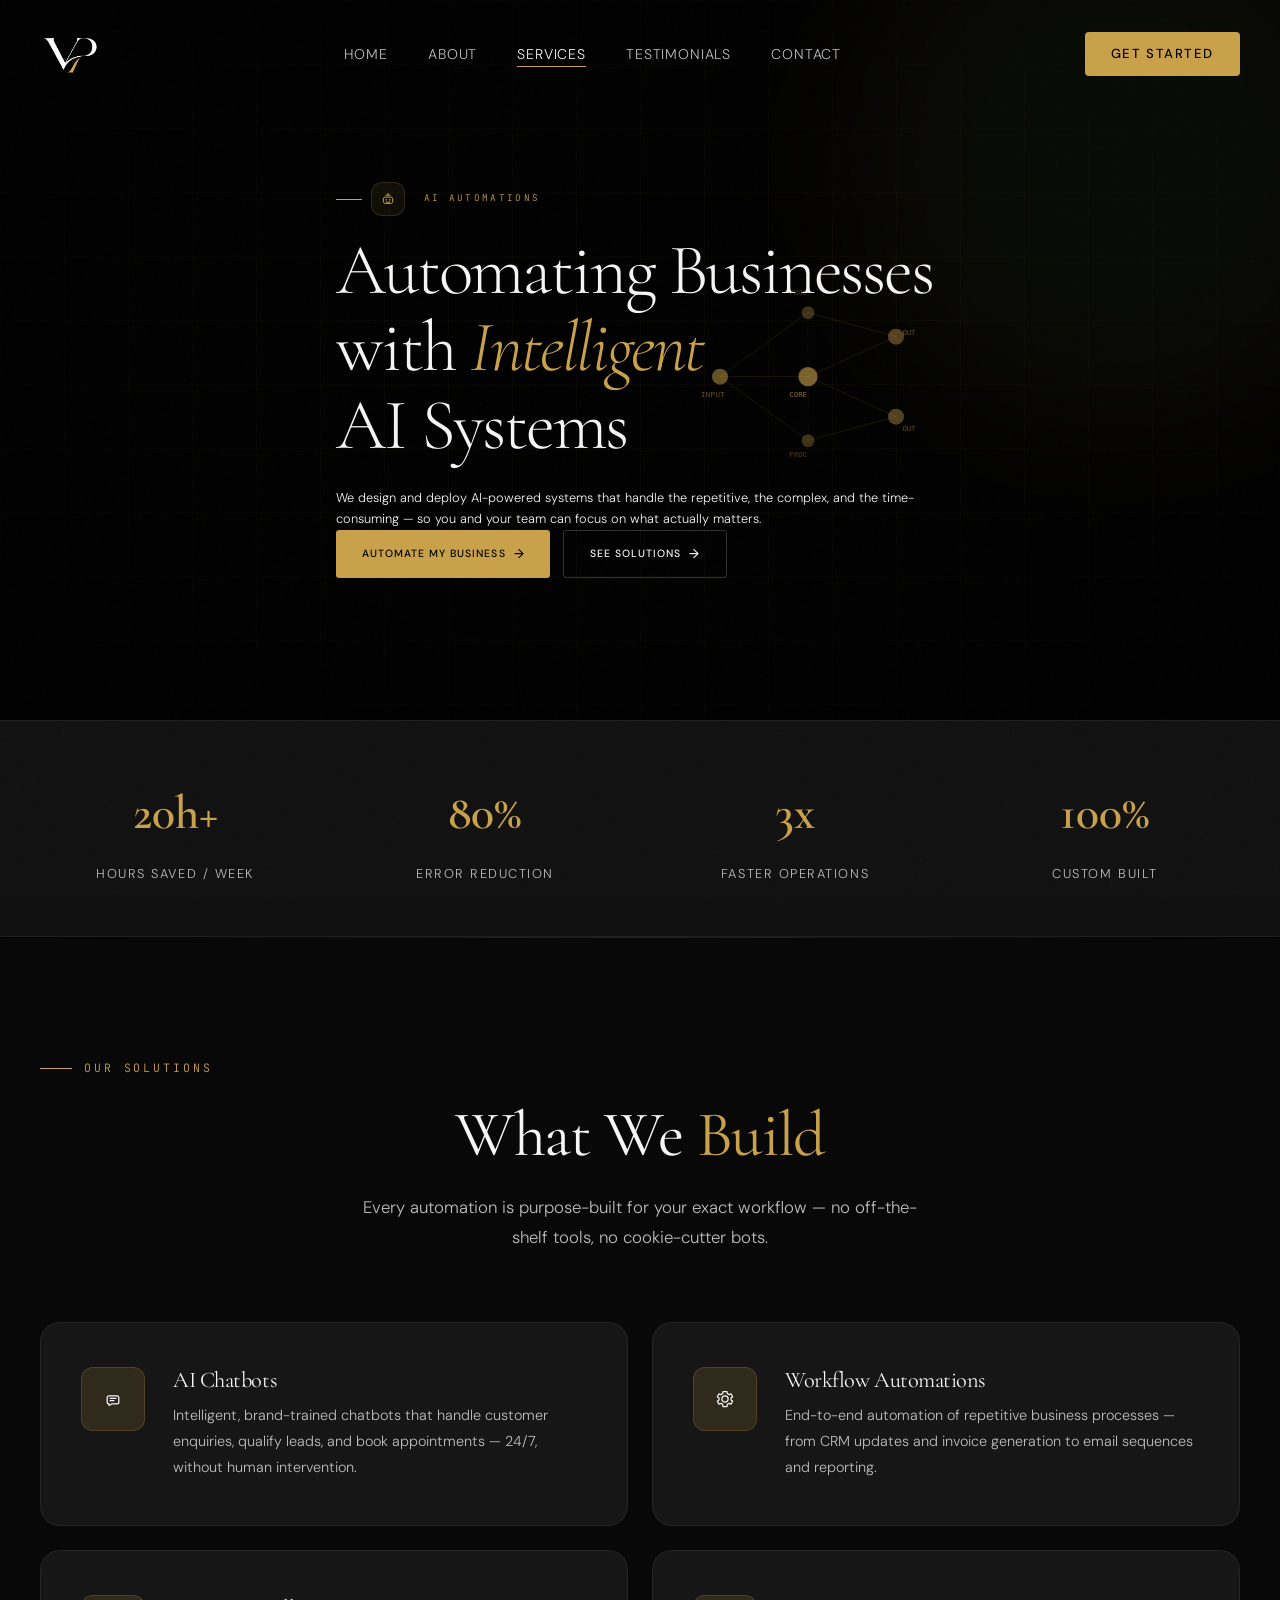
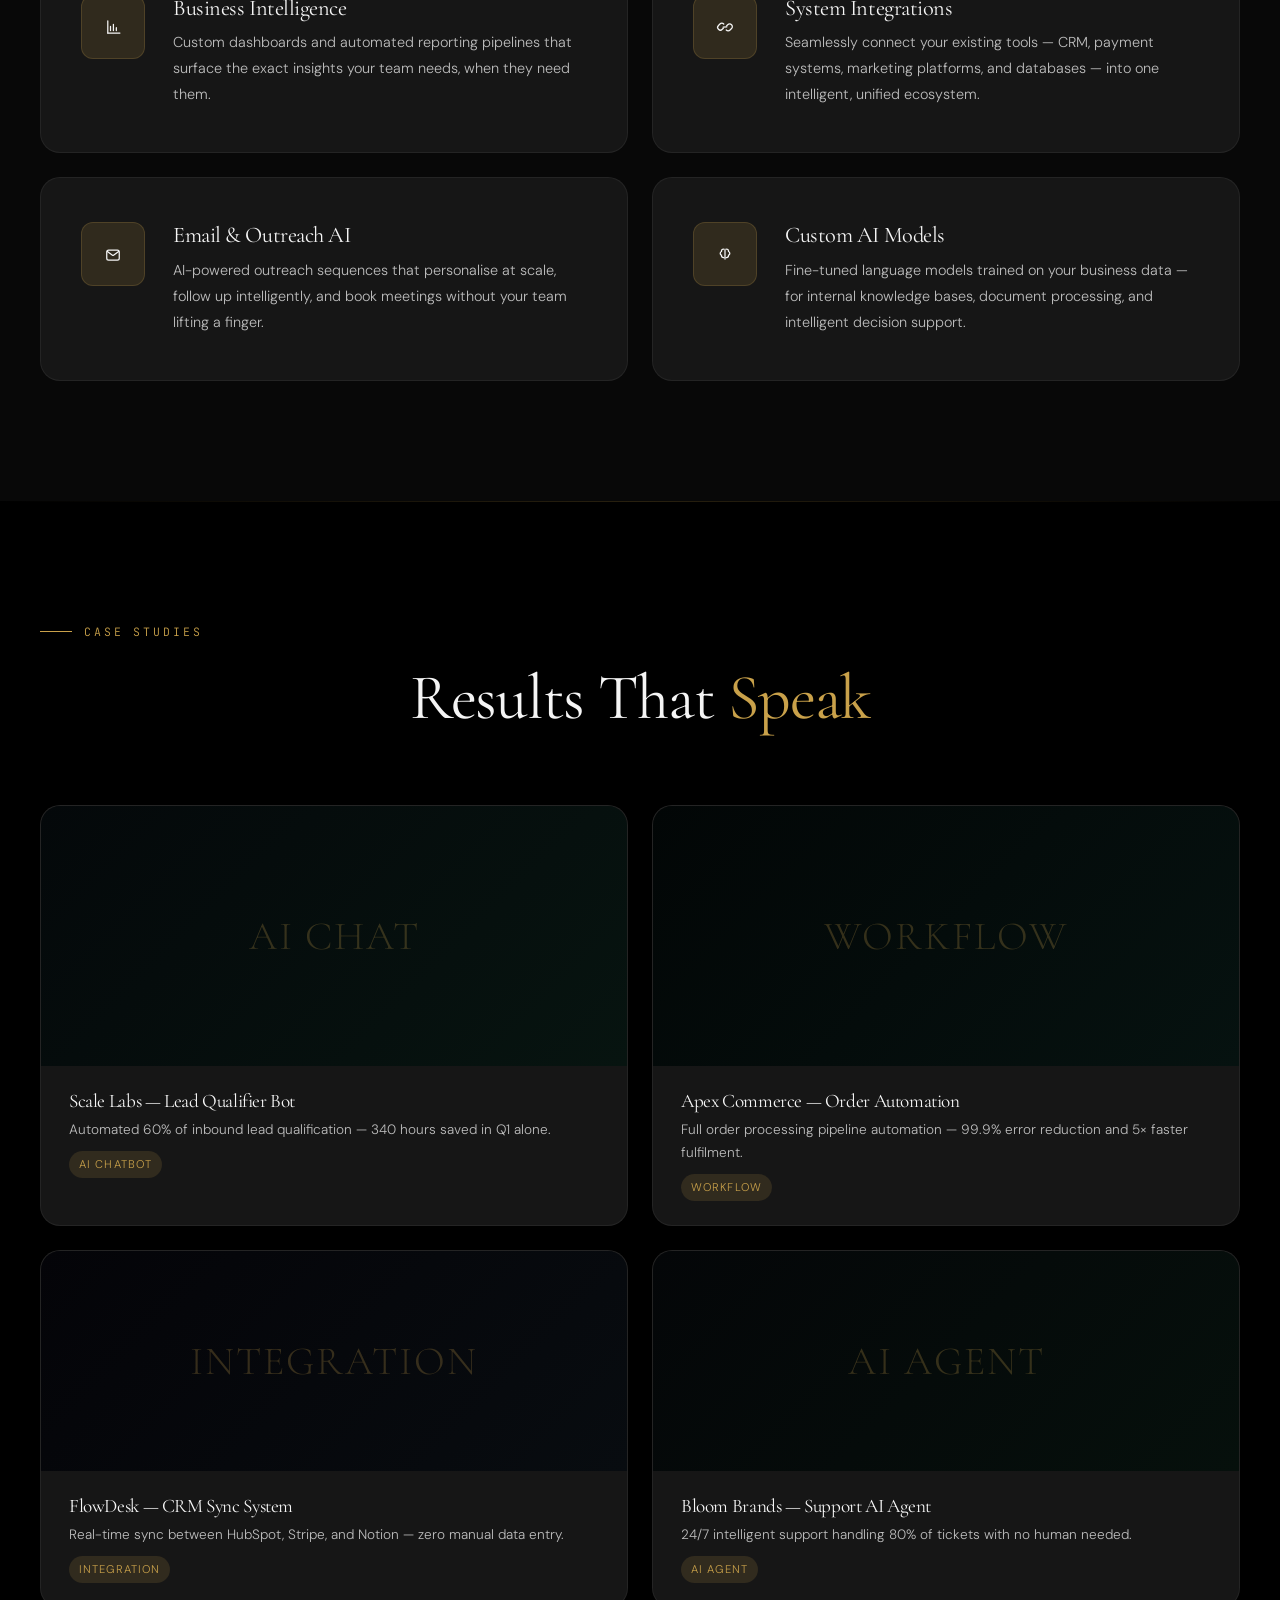
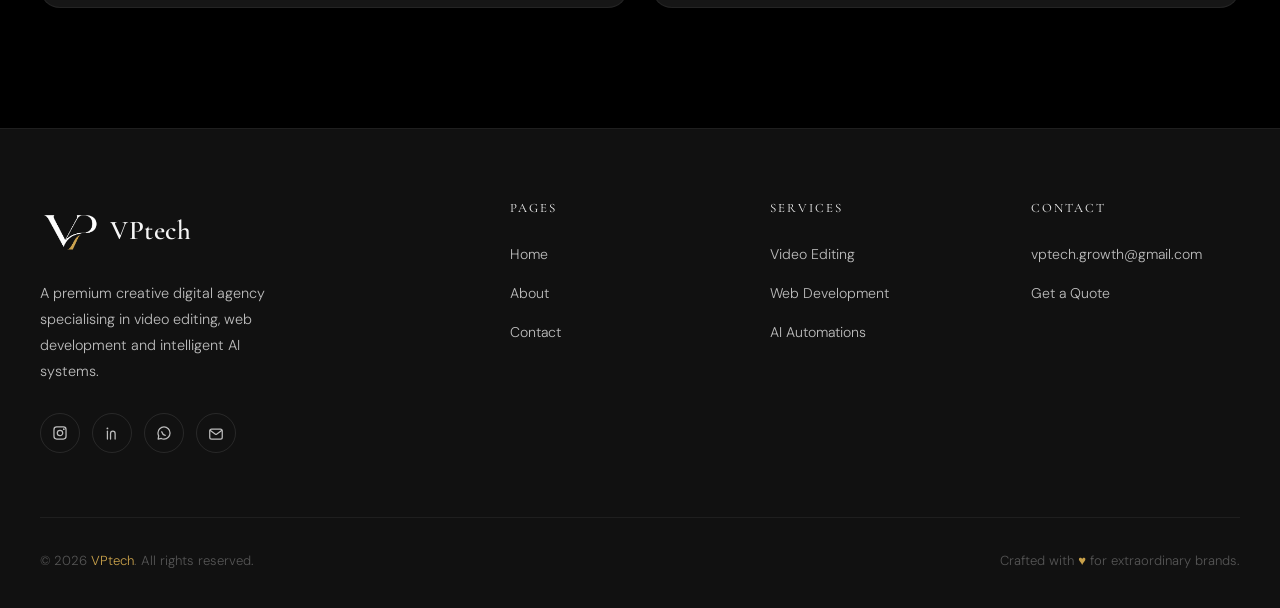
==== commit fd1598ba: "second" ====
--- a/Automations/index.html
+++ b/Automations/index.html
@@ -73,7 +73,7 @@
   </div>
 
   <!-- HERO -->
-  <section class="service-hero">
+  <section class="hero">
     <div class="service-hero-orb"></div>
     <div class="container" style="position:relative;">
       <div class="service-hero-content">
@@ -329,7 +329,7 @@
       <div class="footer-grid">
         <div class="footer-brand">
           <a href="./" class="nav-logo">
-            <img class="logo-vp" src="./assets/images/logo.png" alt="VPtech Logo">VPtech
+            <img class="logo-vp" src="../assets/images/logo.png" alt="VPtech Logo">VPtech
           </a>
           <p>A premium creative digital agency specialising in video editing, web development and intelligent AI systems.</p>
           <div class="footer-social">
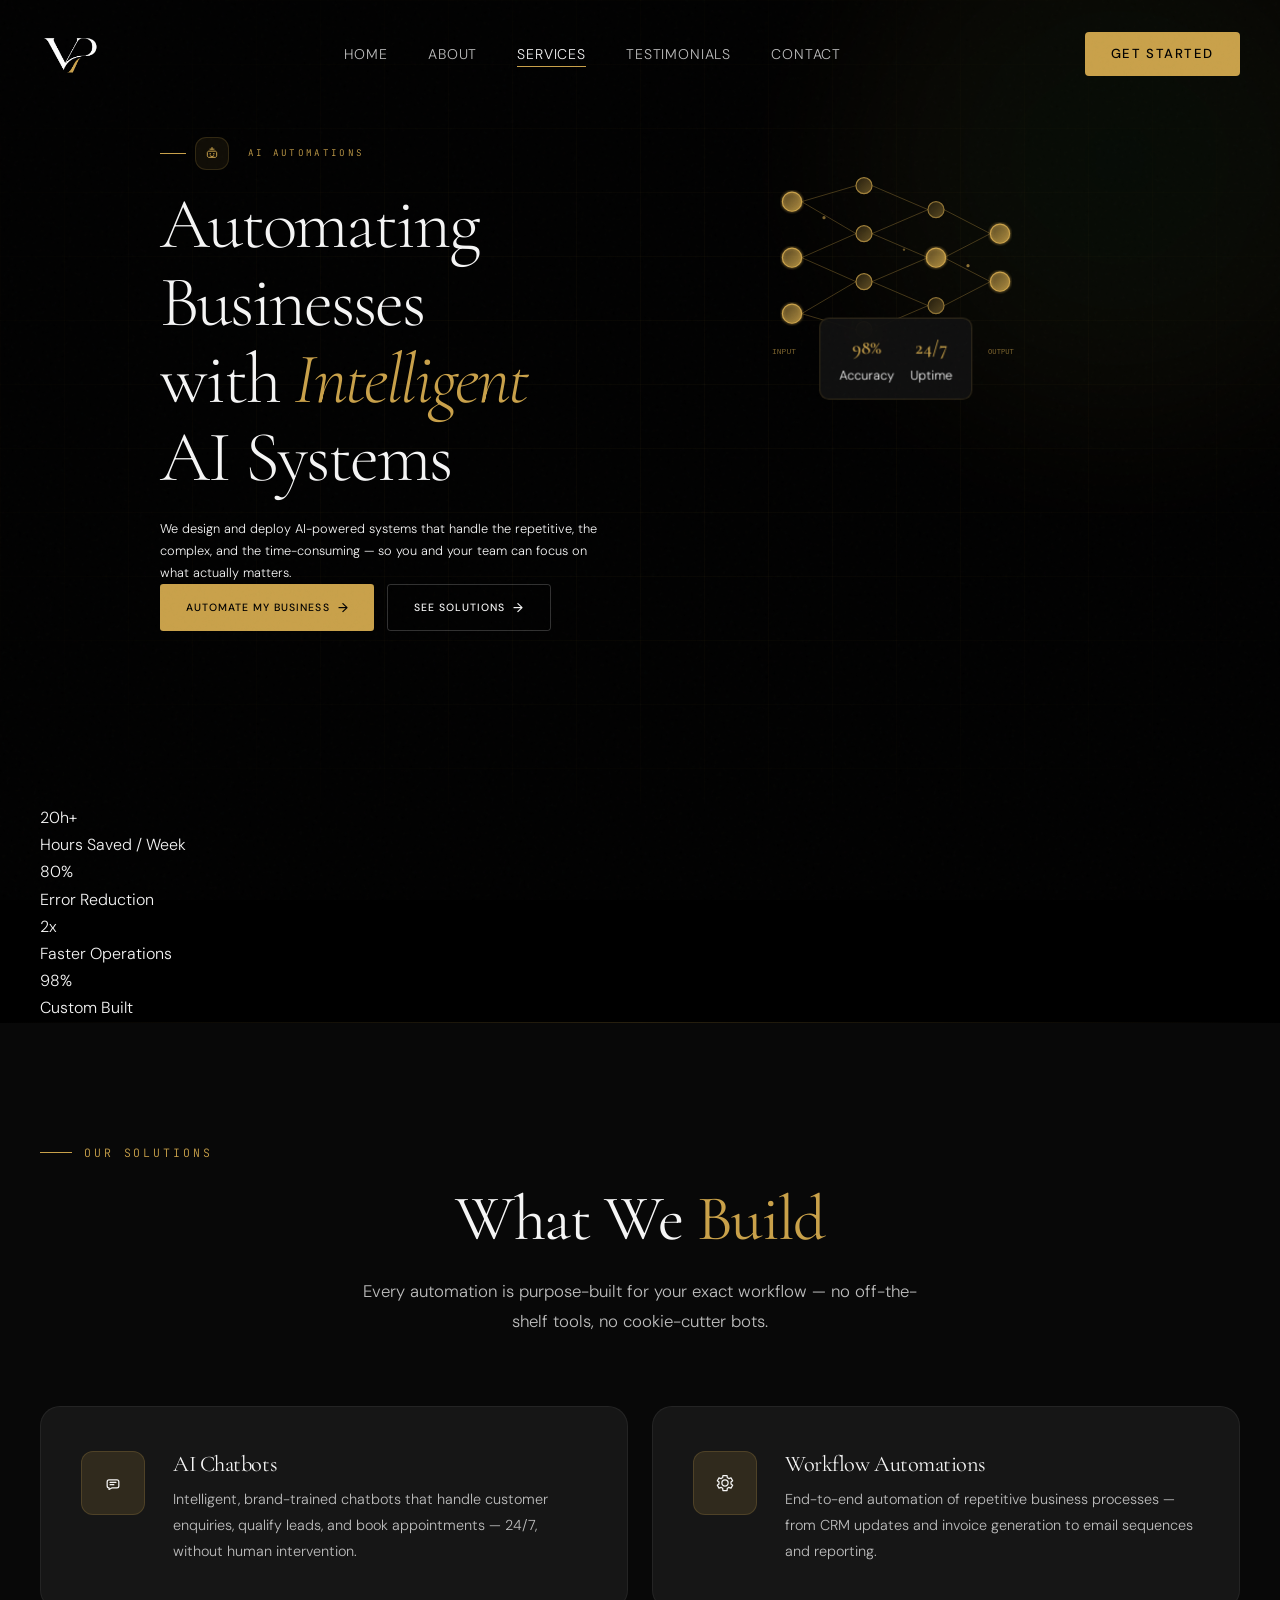
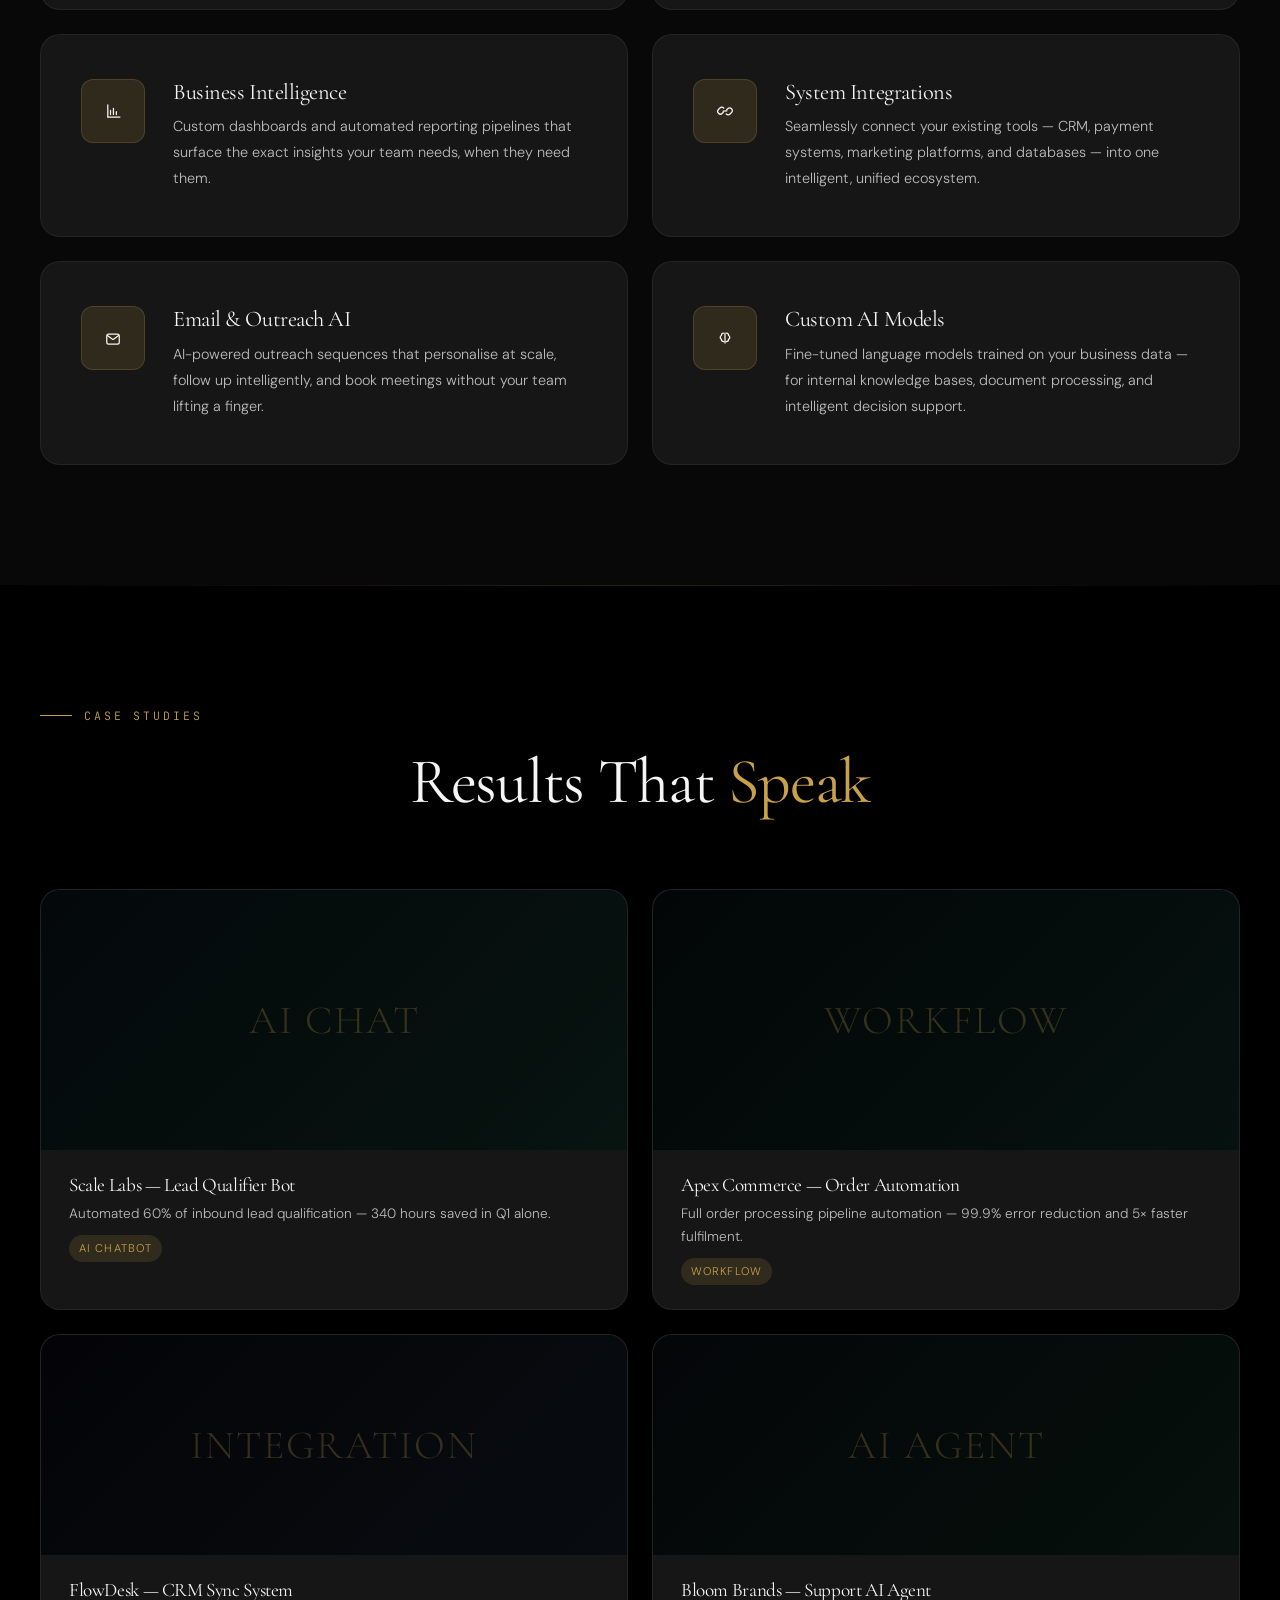
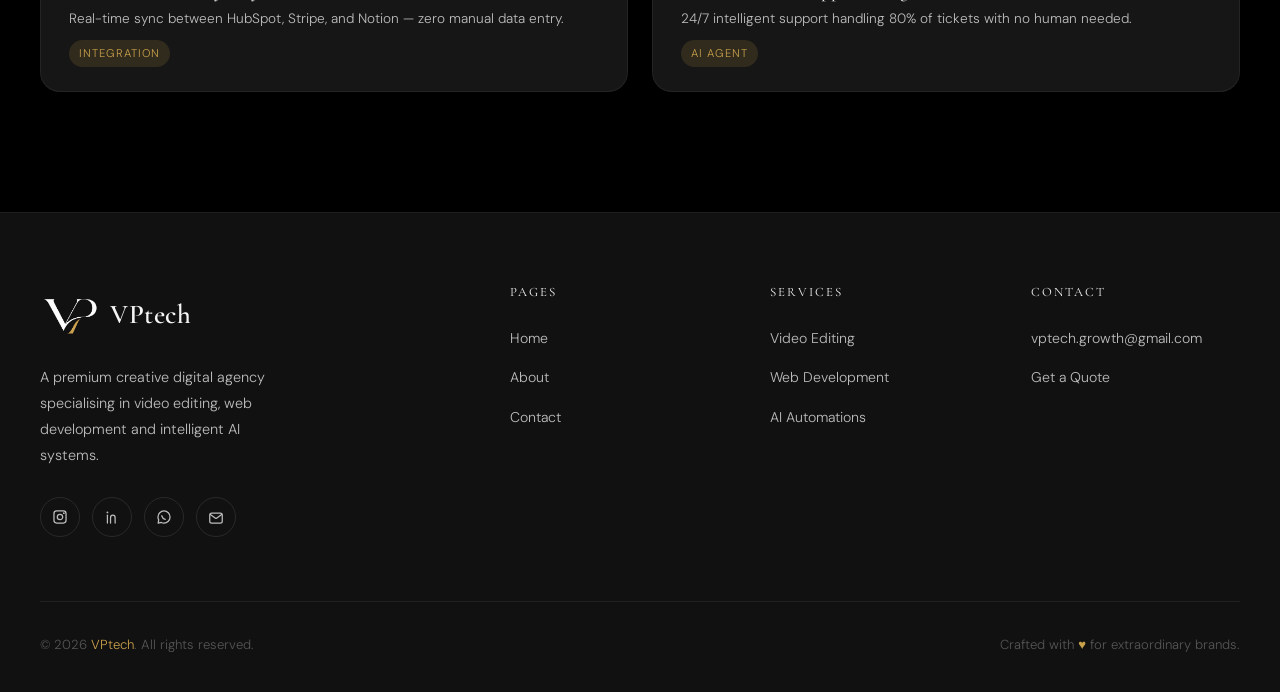
==== commit 43e0dccb: "third" ====
--- a/Automations/index.html
+++ b/Automations/index.html
@@ -13,22 +13,8 @@
   <style>
     .service-hero-orb { background: radial-gradient(circle, rgba(30,160,80,0.08) 0%, rgba(201,161,74,0.06) 50%, transparent 70%); }
 
-    /* Neural network decoration */
-    .neural-bg {
-      position: absolute;
-      top: 50%; right: 40px;
-      transform: translateY(-50%);
-      animation: fadeSlideLeft 1s 0.5s ease both;
-      opacity: 0.6;
-    }
-
-    /* Stats row */
-    .stats-row { background: var(--dark); border-top: 1px solid rgba(245,245,245,0.06); border-bottom: 1px solid rgba(245,245,245,0.06); padding: 52px 0; }
-    .stats-row-grid { display: grid; grid-template-columns: repeat(4, 1fr); gap: 40px; text-align: center; }
-    .stats-row-item .big { font-family: var(--font-display); font-size: 3rem; color: var(--gold); font-weight: 600; }
-    .stats-row-item .label { font-size: 0.8rem; text-transform: uppercase; letter-spacing: 0.12em; color: var(--gray); margin-top: 8px; }
-    @media (max-width: 900px) { .stats-row-grid { grid-template-columns: repeat(2, 1fr); } .neural-bg { display: none; } }
-    @media (max-width: 500px) { .stats-row-grid { grid-template-columns: 1fr 1fr; } }
+    @media (max-width: 1100px) { .service-hero-visual { display: none; } }
+    @media (max-width: 900px) { .service-hero-grid { grid-template-columns: 1fr; gap: 60px; } }
 
     .node { animation: nodeGlow 3s ease-in-out infinite; }
     .node:nth-child(2) { animation-delay: 0.5s; }
@@ -75,60 +61,127 @@
   <!-- HERO -->
   <section class="hero">
     <div class="service-hero-orb"></div>
-    <div class="container" style="position:relative;">
-      <div class="service-hero-content">
-        <div class="section-label" style="animation: fadeSlideDown 0.8s ease both;">
-          <span class="card-icon" aria-hidden="true" style="margin:0 12px 0 0;vertical-align:middle;">
-            <svg class="icon-svg" viewBox="0 0 24 24" fill="none">
-              <path d="M12 3.75v2.5" stroke="currentColor" stroke-width="1.5" stroke-linecap="round"/>
-              <path d="M9 6.25h6" stroke="currentColor" stroke-width="1.5" stroke-linecap="round"/>
-              <path d="M7.25 9.25h9.5c1.243 0 2.25 1.007 2.25 2.25v4.75c0 1.243-1.007 2.25-2.25 2.25h-9.5c-1.243 0-2.25-1.007-2.25-2.25V11.5c0-1.243 1.007-2.25 2.25-2.25Z" stroke="currentColor" stroke-width="1.5"/>
-              <path d="M9.25 13.25h.01M14.75 13.25h.01" stroke="currentColor" stroke-width="2.2" stroke-linecap="round"/>
-              <path d="M9.25 16c.7.75 1.7 1.25 2.75 1.25S14.05 16.75 14.75 16" stroke="currentColor" stroke-width="1.5" stroke-linecap="round" stroke-linejoin="round"/>
-            </svg>
-          </span>
-          AI Automations
-        </div>
-        <h1 style="animation: fadeSlideUp 0.9s 0.1s ease both;">
-          Automating Businesses<br>with <span style="color:var(--gold);font-style:italic;">Intelligent</span><br>AI Systems
-        </h1>
-        <p style="animation: fadeSlideUp 0.9s 0.25s ease both;">
-          We design and deploy AI-powered systems that handle the repetitive, the complex, and the time-consuming — so you and your team can focus on what actually matters.
-        </p>
-        <div style="animation: fadeSlideUp 0.9s 0.4s ease both; display:flex; gap:16px; flex-wrap:wrap;">
-          <a href="../Contact/" class="btn-primary">Automate My Business <span class="btn-arrow">→</span></a>
-          <a href="#solutions" class="btn-outline">See Solutions <span class="btn-arrow">→</span></a>
-        </div>
-      </div>
-
-      <!-- SVG Neural Network -->
-      <div class="neural-bg">
-        <svg width="340" height="340" viewBox="0 0 340 340" fill="none" xmlns="http://www.w3.org/2000/svg">
-          <!-- Lines -->
-          <line x1="60" y1="170" x2="170" y2="90" stroke="rgba(201,161,74,0.15)" stroke-width="1"/>
-          <line x1="60" y1="170" x2="170" y2="170" stroke="rgba(201,161,74,0.15)" stroke-width="1"/>
-          <line x1="60" y1="170" x2="170" y2="250" stroke="rgba(201,161,74,0.15)" stroke-width="1"/>
-          <line x1="170" y1="90" x2="280" y2="120" stroke="rgba(201,161,74,0.15)" stroke-width="1"/>
-          <line x1="170" y1="170" x2="280" y2="120" stroke="rgba(201,161,74,0.15)" stroke-width="1"/>
-          <line x1="170" y1="170" x2="280" y2="220" stroke="rgba(201,161,74,0.15)" stroke-width="1"/>
-          <line x1="170" y1="250" x2="280" y2="220" stroke="rgba(201,161,74,0.15)" stroke-width="1"/>
-          <line x1="170" y1="90" x2="170" y2="170" stroke="rgba(201,161,74,0.08)" stroke-width="1"/>
-          <line x1="170" y1="170" x2="170" y2="250" stroke="rgba(201,161,74,0.08)" stroke-width="1"/>
-          <!-- Nodes -->
-          <circle class="node" cx="60" cy="170" r="10" fill="rgba(201,161,74,0.5)"/>
-          <circle class="node" cx="170" cy="90" r="8" fill="rgba(201,161,74,0.3)"/>
-          <circle class="node" cx="170" cy="170" r="12" fill="rgba(201,161,74,0.6)"/>
-          <circle class="node" cx="170" cy="250" r="8" fill="rgba(201,161,74,0.3)"/>
-          <circle class="node" cx="280" cy="120" r="10" fill="rgba(201,161,74,0.4)"/>
-          <circle class="node" cx="280" cy="220" r="10" fill="rgba(201,161,74,0.4)"/>
-          <!-- Labels -->
-          <text x="36" y="195" fill="rgba(201,161,74,0.5)" font-size="10" font-family="monospace">INPUT</text>
-          <text x="147" y="68" fill="rgba(201,161,74,0.4)" font-size="9" font-family="monospace">PROC</text>
-          <text x="147" y="195" fill="rgba(201,161,74,0.7)" font-size="9" font-family="monospace">CORE</text>
-          <text x="147" y="270" fill="rgba(201,161,74,0.4)" font-size="9" font-family="monospace">PROC</text>
-          <text x="288" y="118" fill="rgba(201,161,74,0.5)" font-size="9" font-family="monospace">OUT</text>
-          <text x="288" y="238" fill="rgba(201,161,74,0.5)" font-size="9" font-family="monospace">OUT</text>
-        </svg>
+    <div class="container">
+      <div class="service-hero-grid">
+        <div class="service-hero-content">
+          <div class="section-label" style="animation: fadeSlideDown 0.8s ease both;">
+            <span class="card-icon" aria-hidden="true" style="margin:0 12px 0 0;vertical-align:middle;">
+              <svg class="icon-svg" viewBox="0 0 24 24" fill="none">
+                <path d="M12 3.75v2.5" stroke="currentColor" stroke-width="1.5" stroke-linecap="round"/>
+                <path d="M9 6.25h6" stroke="currentColor" stroke-width="1.5" stroke-linecap="round"/>
+                <path d="M7.25 9.25h9.5c1.243 0 2.25 1.007 2.25 2.25v4.75c0 1.243-1.007 2.25-2.25 2.25h-9.5c-1.243 0-2.25-1.007-2.25-2.25V11.5c0-1.243 1.007-2.25 2.25-2.25Z" stroke="currentColor" stroke-width="1.5"/>
+                <path d="M9.25 13.25h.01M14.75 13.25h.01" stroke="currentColor" stroke-width="2.2" stroke-linecap="round"/>
+                <path d="M9.25 16c.7.75 1.7 1.25 2.75 1.25S14.05 16.75 14.75 16" stroke="currentColor" stroke-width="1.5" stroke-linecap="round" stroke-linejoin="round"/>
+              </svg>
+            </span>
+            AI Automations
+          </div>
+          <h1 style="animation: fadeSlideUp 0.9s 0.1s ease both;">
+            Automating Businesses<br>with <span style="color:var(--gold);font-style:italic;">Intelligent</span><br>AI Systems
+          </h1>
+          <p style="animation: fadeSlideUp 0.9s 0.25s ease both;">
+            We design and deploy AI-powered systems that handle the repetitive, the complex, and the time-consuming — so you and your team can focus on what actually matters.
+          </p>
+          <div style="animation: fadeSlideUp 0.9s 0.4s ease both; display:flex; gap:16px; flex-wrap:wrap;">
+            <a href="../Contact/" class="btn-primary">Automate My Business <span class="btn-arrow">→</span></a>
+            <a href="#solutions" class="btn-outline">See Solutions <span class="btn-arrow">→</span></a>
+          </div>
+        </div>
+
+        <!-- Enhanced Neural Network SVG -->
+        <div class="service-hero-visual">
+          <div class="ai-network-display">
+            <svg width="380" height="300" viewBox="0 0 380 300" fill="none" xmlns="http://www.w3.org/2000/svg">
+              <defs>
+                <linearGradient id="aiGrad" x1="0%" y1="0%" x2="100%" y2="100%">
+                  <stop offset="0%" style="stop-color:#C9A14A;stop-opacity:0.2"/>
+                  <stop offset="100%" style="stop-color:#C9A14A;stop-opacity:0.6"/>
+                </linearGradient>
+                <filter id="aiGlow">
+                  <feGaussianBlur stdDeviation="2" result="coloredBlur"/>
+                  <feMerge>
+                    <feMergeNode in="coloredBlur"/>
+                    <feMergeNode in="SourceGraphic"/>
+                  </feMerge>
+                </filter>
+              </defs>
+
+              <!-- Input Layer -->
+              <g class="input-layer">
+                <circle cx="60" cy="80" r="12" fill="url(#aiGrad)" stroke="#C9A14A" stroke-width="1.5" filter="url(#aiGlow)" class="node"/>
+                <circle cx="60" cy="150" r="12" fill="url(#aiGrad)" stroke="#C9A14A" stroke-width="1.5" filter="url(#aiGlow)" class="node"/>
+                <circle cx="60" cy="220" r="12" fill="url(#aiGrad)" stroke="#C9A14A" stroke-width="1.5" filter="url(#aiGlow)" class="node"/>
+                <text x="35" y="270" fill="rgba(201,161,74,0.6)" font-size="10" font-family="monospace">INPUT</text>
+              </g>
+
+              <!-- Hidden Layer 1 -->
+              <g class="hidden-layer-1">
+                <circle cx="150" cy="60" r="10" fill="url(#aiGrad)" stroke="#C9A14A" stroke-width="1.5" opacity="0.8" class="node"/>
+                <circle cx="150" cy="120" r="10" fill="url(#aiGrad)" stroke="#C9A14A" stroke-width="1.5" opacity="0.8" class="node"/>
+                <circle cx="150" cy="180" r="10" fill="url(#aiGrad)" stroke="#C9A14A" stroke-width="1.5" opacity="0.8" class="node"/>
+                <circle cx="150" cy="240" r="10" fill="url(#aiGrad)" stroke="#C9A14A" stroke-width="1.5" opacity="0.8" class="node"/>
+                <text x="135" y="270" fill="rgba(201,161,74,0.6)" font-size="9" font-family="monospace">HIDDEN</text>
+              </g>
+
+              <!-- Hidden Layer 2 -->
+              <g class="hidden-layer-2">
+                <circle cx="240" cy="90" r="10" fill="url(#aiGrad)" stroke="#C9A14A" stroke-width="1.5" opacity="0.7" class="node"/>
+                <circle cx="240" cy="150" r="12" fill="url(#aiGrad)" stroke="#C9A14A" stroke-width="1.5" filter="url(#aiGlow)" class="node"/>
+                <circle cx="240" cy="210" r="10" fill="url(#aiGrad)" stroke="#C9A14A" stroke-width="1.5" opacity="0.7" class="node"/>
+                <text x="225" y="270" fill="rgba(201,161,74,0.6)" font-size="9" font-family="monospace">CORE</text>
+              </g>
+
+              <!-- Output Layer -->
+              <g class="output-layer">
+                <circle cx="320" cy="120" r="12" fill="url(#aiGrad)" stroke="#C9A14A" stroke-width="1.5" filter="url(#aiGlow)" class="node"/>
+                <circle cx="320" cy="180" r="12" fill="url(#aiGrad)" stroke="#C9A14A" stroke-width="1.5" filter="url(#aiGlow)" class="node"/>
+                <text x="305" y="270" fill="rgba(201,161,74,0.6)" font-size="9" font-family="monospace">OUTPUT</text>
+              </g>
+
+              <!-- Connections -->
+              <g stroke="#C9A14A" stroke-width="1" opacity="0.4">
+                <!-- Input to Hidden 1 -->
+                <line x1="72" y1="80" x2="140" y2="60"/>
+                <line x1="72" y1="80" x2="140" y2="120"/>
+                <line x1="72" y1="150" x2="140" y2="120"/>
+                <line x1="72" y1="150" x2="140" y2="180"/>
+                <line x1="72" y1="220" x2="140" y2="180"/>
+                <line x1="72" y1="220" x2="140" y2="240"/>
+
+                <!-- Hidden 1 to Hidden 2 -->
+                <line x1="160" y1="60" x2="230" y2="90"/>
+                <line x1="160" y1="120" x2="230" y2="90"/>
+                <line x1="160" y1="120" x2="230" y2="150"/>
+                <line x1="160" y1="180" x2="230" y2="150"/>
+                <line x1="160" y1="180" x2="230" y2="210"/>
+                <line x1="160" y1="240" x2="230" y2="210"/>
+
+                <!-- Hidden 2 to Output -->
+                <line x1="250" y1="90" x2="308" y2="120"/>
+                <line x1="250" y1="150" x2="308" y2="120"/>
+                <line x1="250" y1="150" x2="308" y2="180"/>
+                <line x1="250" y1="210" x2="308" y2="180"/>
+              </g>
+
+              <!-- Data flow particles -->
+              <circle cx="100" cy="100" r="2" fill="#C9A14A" opacity="0.6" class="data-particle"/>
+              <circle cx="200" cy="140" r="1.5" fill="#C9A14A" opacity="0.5" class="data-particle"/>
+              <circle cx="280" cy="160" r="2" fill="#C9A14A" opacity="0.7" class="data-particle"/>
+            </svg>
+
+            <!-- AI Metrics Display -->
+            <div class="ai-metrics">
+              <div class="metric">
+                <div class="metric-value">98%</div>
+                <div class="metric-label">Accuracy</div>
+              </div>
+              <div class="metric">
+                <div class="metric-value">24/7</div>
+                <div class="metric-label">Uptime</div>
+              </div>
+            </div>
+          </div>
+        </div>
       </div>
     </div>
   </section>
--- a/assets/css/style.css
+++ b/assets/css/style.css
@@ -46,6 +46,31 @@
   -webkit-font-smoothing: antialiased;
 }
 
+/* === Custom Scrollbar === */
+::-webkit-scrollbar {
+  width: 10px;
+}
+
+::-webkit-scrollbar-track {
+  background: var(--black);
+}
+
+::-webkit-scrollbar-thumb {
+  background: var(--gold);
+  border-radius: 5px;
+  transition: background var(--transition-fast);
+}
+
+::-webkit-scrollbar-thumb:hover {
+  background: var(--gold-light);
+}
+
+/* Firefox scrollbar */
+* {
+  scrollbar-color: var(--gold) var(--black);
+  scrollbar-width: thin;
+}
+
 img { display: block; max-width: 100%; }
 a { text-decoration: none; color: inherit; }
 ul { list-style: none; }
@@ -265,13 +290,12 @@
    HERO — HOMEPAGE
    ============================================================ */
 .hero {
-  zoom: 80%;
   min-height: 100vh;
   display: flex;
   align-items: center;
   position: relative;
   overflow: hidden;
-  padding-top: 150px;
+  padding-top: 5px;
   padding-bottom: 100px;
 }
 
@@ -356,6 +380,49 @@
   z-index: 2;
 }
 
+.hero-grid {
+  display: grid;
+  grid-template-columns: 1fr 1fr;
+  gap: 80px;
+  align-items: center;
+  min-height: 100vh;
+  padding-top: 130px;
+  padding-bottom: 100px;
+}
+
+.hero-visual {
+  position: relative;
+  z-index: 2;
+  display: flex;
+  flex-direction: column;
+  gap: 40px;
+}
+
+.hero-stats {
+  display: flex;
+  flex-direction: column;
+  gap: 20px;
+}
+
+.hero-svg-container {
+  display: flex;
+  justify-content: center;
+  align-items: center;
+  animation: fadeSlideLeft 1s 0.6s ease both;
+}
+
+.hero-svg {
+  width: 100%;
+  max-width: 400px;
+  height: auto;
+  animation: float 6s ease-in-out infinite;
+}
+
+@keyframes float {
+  0%, 100% { transform: translateY(0px); }
+  50% { transform: translateY(-10px); }
+}
+
 .hero-badge {
   display: inline-flex;
   align-items: center;
@@ -943,6 +1010,362 @@
 
 .service-hero-content { position: relative; z-index: 2; max-width: 760px; }
 
+.service-hero-grid {
+  display: grid;
+  grid-template-columns: 1fr 1fr;
+  gap: 80px;
+  align-items: center;
+  min-height: 100vh;
+  padding-top: 150px;
+  padding-bottom: 100px;
+}
+
+.service-hero-visual {
+  position: relative;
+  z-index: 2;
+  display: flex;
+  justify-content: center;
+  align-items: center;
+  animation: fadeSlideLeft 1s 0.5s ease both;
+}
+
+.dev-code-display {
+  position: relative;
+}
+
+.code-window {
+  background: rgba(17,17,17,0.9);
+  border: 1px solid rgba(201,161,74,0.2);
+  border-radius: var(--radius-lg);
+  backdrop-filter: blur(20px);
+  overflow: hidden;
+  max-width: 380px;
+}
+
+.code-header {
+  background: rgba(201,161,74,0.05);
+  border-bottom: 1px solid rgba(201,161,74,0.1);
+  padding: 12px 20px;
+  display: flex;
+  align-items: center;
+  gap: 12px;
+}
+
+.code-dots {
+  display: flex;
+  gap: 6px;
+}
+
+.dot {
+  width: 8px;
+  height: 8px;
+  border-radius: 50%;
+}
+
+.dot.red { background: #ff5f57; }
+.dot.yellow { background: #ffbd2e; }
+.dot.green { background: #28ca42; }
+
+.code-title {
+  font-family: var(--font-mono);
+  font-size: 0.75rem;
+  color: var(--gray);
+  margin: 0;
+}
+
+.code-content {
+  padding: 20px;
+  font-family: var(--font-mono);
+  font-size: 0.85rem;
+  line-height: 1.6;
+}
+
+.code-line {
+  display: block;
+  white-space: pre;
+}
+
+.code-line.indent {
+  margin-left: 20px;
+}
+
+.code-keyword { color: #c792ea; }
+.code-var { color: #eeffff; }
+.code-punct { color: #89ddff; }
+.code-prop { color: #c3e88d; }
+.code-string { color: #c3e88d; }
+.code-cursor {
+  display: inline-block;
+  width: 2px;
+  height: 1.2em;
+  background: var(--gold);
+  animation: blink 1s infinite;
+  vertical-align: text-bottom;
+  margin-left: 4px;
+}
+
+@keyframes blink {
+  0%, 50% { opacity: 1; }
+  50%, 100% { opacity: 0; }
+}
+
+.floating-tech-icons {
+  position: absolute;
+  top: -20px;
+  right: -20px;
+  display: flex;
+  flex-direction: column;
+  gap: 12px;
+}
+
+.tech-icon {
+  width: 40px;
+  height: 40px;
+  background: rgba(17,17,17,0.8);
+  border: 1px solid rgba(201,161,74,0.2);
+  border-radius: 8px;
+  display: flex;
+  align-items: center;
+  justify-content: center;
+  backdrop-filter: blur(10px);
+  animation: techFloat 4s ease-in-out infinite;
+}
+
+.tech-icon:nth-child(2) { animation-delay: 1s; }
+.tech-icon:nth-child(3) { animation-delay: 2s; }
+
+.tech-icon svg {
+  width: 20px;
+  height: 20px;
+}
+
+.ai-network-display {
+  position: relative;
+}
+
+.ai-network-display svg {
+  width: 100%;
+  max-width: 380px;
+  height: auto;
+  animation: networkPulse 4s ease-in-out infinite;
+}
+
+@keyframes networkPulse {
+  0%, 100% { opacity: 0.9; }
+  50% { opacity: 1; }
+}
+
+.data-particle {
+  animation: dataFlow 3s ease-in-out infinite;
+}
+
+.data-particle:nth-child(2) { animation-delay: 1s; }
+.data-particle:nth-child(3) { animation-delay: 2s; }
+
+@keyframes dataFlow {
+  0% { transform: translateX(-10px); opacity: 0; }
+  50% { transform: translateX(10px); opacity: 1; }
+  100% { transform: translateX(30px); opacity: 0; }
+}
+
+.ai-metrics {
+  position: absolute;
+  bottom: -20px;
+  left: 50%;
+  transform: translateX(-50%);
+  display: flex;
+  gap: 20px;
+  background: rgba(17,17,17,0.9);
+  border: 1px solid rgba(201,161,74,0.2);
+  border-radius: var(--radius);
+  padding: 16px 24px;
+  backdrop-filter: blur(20px);
+}
+
+.metric {
+  text-align: center;
+}
+
+.metric-value {
+  font-family: var(--font-display);
+  font-size: 1.5rem;
+  color: var(--gold);
+  font-weight: 600;
+}
+
+.editing-timeline-display {
+  position: relative;
+}
+
+.timeline-window {
+  background: rgba(17,17,17,0.9);
+  border: 1px solid rgba(201,161,74,0.2);
+  border-radius: var(--radius-lg);
+  backdrop-filter: blur(20px);
+  overflow: hidden;
+  max-width: 400px;
+}
+
+.timeline-header {
+  background: rgba(201,161,74,0.05);
+  border-bottom: 1px solid rgba(201,161,74,0.1);
+  padding: 12px 20px;
+  display: flex;
+  align-items: center;
+  justify-content: space-between;
+}
+
+.timeline-controls {
+  display: flex;
+  align-items: center;
+  gap: 12px;
+}
+
+.control {
+  width: 8px;
+  height: 8px;
+  border-radius: 50%;
+  background: var(--gold);
+  opacity: 0.7;
+}
+
+.control.play {
+  width: 0;
+  height: 0;
+  border-left: 6px solid var(--gold);
+  border-top: 4px solid transparent;
+  border-bottom: 4px solid transparent;
+  background: none;
+  margin-left: 2px;
+}
+
+.timeline-scrubber {
+  width: 60px;
+  height: 3px;
+  background: rgba(201,161,74,0.3);
+  border-radius: 2px;
+  position: relative;
+}
+
+.timeline-scrubber::after {
+  content: '';
+  position: absolute;
+  left: 40%;
+  top: -2px;
+  width: 8px;
+  height: 7px;
+  background: var(--gold);
+  border-radius: 1px;
+}
+
+.timeline-time {
+  font-family: var(--font-mono);
+  font-size: 0.75rem;
+  color: var(--gray);
+}
+
+.timeline-tracks {
+  padding: 20px;
+}
+
+.track {
+  display: flex;
+  align-items: center;
+  margin-bottom: 16px;
+  position: relative;
+}
+
+.track-label {
+  font-family: var(--font-mono);
+  font-size: 0.7rem;
+  color: var(--gray);
+  width: 60px;
+  text-align: right;
+  margin-right: 12px;
+  text-transform: uppercase;
+  letter-spacing: 0.1em;
+}
+
+.track-clips {
+  flex: 1;
+  height: 24px;
+  background: rgba(201,161,74,0.1);
+  border-radius: 4px;
+  position: relative;
+  overflow: hidden;
+}
+
+.clip {
+  position: absolute;
+  height: 100%;
+  border-radius: 2px;
+  top: 0;
+}
+
+.clip.primary { background: linear-gradient(90deg, #C9A14A, #e0ba6b); }
+.clip.secondary { background: rgba(201,161,74,0.6); }
+.clip.transition { background: linear-gradient(90deg, #C9A14A, rgba(201,161,74,0.4)); }
+.clip.audio-primary { background: #4CAF50; }
+.clip.audio-secondary { background: rgba(76,175,80,0.6); }
+.clip.effect { background: #2196F3; }
+
+.timeline-playhead {
+  position: absolute;
+  top: 32px;
+  left: 50%;
+  bottom: 32px;
+  width: 2px;
+  background: var(--gold);
+  animation: playheadMove 3s ease-in-out infinite;
+}
+
+@keyframes playheadMove {
+  0%, 100% { left: 30%; }
+  50% { left: 70%; }
+}
+
+.editing-stats {
+  position: absolute;
+  bottom: -20px;
+  left: 50%;
+  transform: translateX(-50%);
+  display: flex;
+  gap: 16px;
+  background: rgba(17,17,17,0.9);
+  border: 1px solid rgba(201,161,74,0.2);
+  border-radius: var(--radius);
+  padding: 16px 20px;
+  backdrop-filter: blur(20px);
+}
+
+.stat-item {
+  display: flex;
+  align-items: center;
+  gap: 8px;
+}
+
+.stat-icon {
+  font-size: 1.2rem;
+}
+
+.stat-text {
+  text-align: left;
+}
+
+.stat-value {
+  font-family: var(--font-display);
+  font-size: 1.1rem;
+  color: var(--gold);
+  font-weight: 600;
+}
+
+.stat-desc {
+  font-size: 0.7rem;
+  color: var(--gray);
+  text-transform: uppercase;
+  letter-spacing: 0.05em;
+}
+
 .service-hero h1 {
   font-size: clamp(2.8rem, 6vw, 5.5rem);
   font-weight: 300;
@@ -1094,12 +1517,11 @@
    CONTACT PAGE
    ============================================================ */
 .contact-hero {
-  zoom: 80%;
   min-height: 100vh;
   display: flex;
   align-items: center;
   padding-top: 100px;
-  padding-bottom: 100px;;
+  padding-bottom: 100px;
   background: var(--black);
   position: relative;
   overflow: hidden;
@@ -1389,8 +1811,18 @@
 /* ============================================================
    RESPONSIVE
    ============================================================ */
+@media (min-width: 1100px) {
+  .hero{
+    zoom: 80%;
+  }
+}
+
 @media (max-width: 1100px) {
+  .hero-grid { grid-template-columns: 1fr; gap: 60px; }
+  .hero-visual { display: none; }
   .hero-stats { display: none; }
+  .service-hero-grid { grid-template-columns: 1fr; gap: 60px; }
+  .service-hero-visual { display: none; }
   .about-grid { grid-template-columns: 1fr; gap: 60px; }
   .about-visual { display: none; }
   .footer-grid { grid-template-columns: 1fr 1fr; }
@@ -1409,18 +1841,288 @@
   .solutions-grid { grid-template-columns: 1fr; }
   .contact-hero-grid { grid-template-columns: 1fr; }
   .contact-visual { display: none; }
+  
+  /* Better hero sizing on tablets */
+  .hero { padding-top: 100px; padding-bottom: 80px; }
+  .hero h1 { font-size: clamp(2.4rem, 6vw, 4.8rem); }
+  .hero-badge { margin-bottom: 24px; }
+  .hero-sub { margin-bottom: 32px; }
+}
+
+@media (max-width: 768px) {
+  :root { --section-pad: 70px; }
+  .container { padding: 0 20px; }
+  
+  /* Navbar fixes */
+  .nav-inner { padding: 0 20px; }
+  .nav-logo { width: 50px; height: 50px; font-size: 1.3rem; }
+  
+  /* Hero improvements */
+  .hero { padding-top: 80px; padding-bottom: 60px; }
+  .hero-grid { padding-top: 80px; padding-bottom: 60px; min-height: auto; }
+  .hero h1 { font-size: clamp(2rem, 5vw, 3.8rem); margin-bottom: 20px; }
+  .hero-badge { font-size: 0.65rem; padding: 6px 12px; }
+  .hero-sub { font-size: 0.95rem; margin-bottom: 28px; }
+  .hero-actions { gap: 12px; }
+  
+  /* Button sizing on mobile */
+  .btn-primary, .btn-outline {
+    font-size: 0.75rem;
+    padding: 12px 24px;
+  }
+  
+  /* Service cards */
+  .services-grid { gap: 20px; }
+  .service-card { padding: 32px 24px; }
+  
+  /* About section */
+  .about-stats { gap: 16px; }
+  .stat-item .num { font-size: 1.8rem; }
+  
+  /* Testimonials */
+  .testi-card { padding: 28px 20px; }
+  .testi-quote { font-size: 1.05rem; }
+  
+  /* Footer */
+  .footer { padding: 48px 0 24px; }
+  .footer-grid { gap: 32px; }
+  
+  /* Contact form */
+  .contact-form-card { padding: 28px 20px; }
+  .form-row { gap: 16px; }
+  
+  /* Projects */
+  .projects-grid { gap: 16px; }
+  .project-thumb { height: 180px; }
+  
+  /* Social cards */
+  .social-cards { gap: 16px; }
+  .social-card { padding: 24px 20px; }
 }
 
 @media (max-width: 600px) {
   :root { --section-pad: 60px; }
   .container { padding: 0 18px; }
-  .hero h1 { font-size: 2.6rem; }
-  .hero-actions { flex-direction: column; align-items: flex-start; }
-  .form-row { grid-template-columns: 1fr; }
-  .footer-grid { grid-template-columns: 1fr; }
-  .projects-grid { grid-template-columns: 1fr; }
-  .social-cards { grid-template-columns: 1fr 1fr; }
-  .about-stats { grid-template-columns: 1fr 1fr; }
-  .footer-bottom { flex-direction: column; gap: 12px; text-align: center; }
-  .contact-form-card { padding: 32px 24px; }
-}
+  
+  /* Navbar mobile */
+  .nav-inner { padding: 0 16px; }
+  .nav-logo { width: 45px; height: 45px; font-size: 1.2rem; }
+  
+  /* Logo width fix */
+  .logo-vp { width: 100%; height: auto; }
+  
+  /* Hero section */
+  .hero { padding-top: 70px; padding-bottom: 50px; }
+  .hero-grid { 
+    padding-top: 60px;
+    padding-bottom: 40px;
+    min-height: auto;
+    gap: 40px;
+  }
+  
+  .hero h1 {
+    font-size: clamp(1.8rem, 5vw, 3rem);
+    line-height: 1.2;
+    margin-bottom: 16px;
+  }
+  
+  .hero-badge {
+    font-size: 0.6rem;
+    padding: 5px 10px;
+    margin-bottom: 16px;
+  }
+  
+  .hero-sub {
+    font-size: 0.9rem;
+    margin-bottom: 24px;
+    line-height: 1.7;
+  }
+  
+  .hero-actions {
+    flex-direction: column;
+    align-items: stretch;
+    gap: 10px;
+  }
+  
+  .btn-primary, .btn-outline {
+    width: 100%;
+    justify-content: center;
+    font-size: 0.7rem;
+    padding: 12px 20px;
+  }
+  
+  /* Service cards mobile */
+  .services-grid { gap: 16px; }
+  .service-card {
+    padding: 24px 18px;
+    border-radius: 8px;
+  }
+  
+  .card-icon {
+    width: 36px;
+    height: 36px;
+    font-size: 0.85rem;
+  }
+  
+  .service-card h3 {
+    font-size: 1.4rem;
+    margin-bottom: 12px;
+  }
+  
+  .service-card p {
+    font-size: 0.85rem;
+    margin-bottom: 24px;
+  }
+  
+  /* About section */
+  .about-stats { grid-template-columns: 1fr 1fr; gap: 12px; }
+  .stat-item { border-top: none; padding-top: 0; }
+  .stat-item .num { font-size: 1.6rem; }
+  .stat-item .lbl { font-size: 0.7rem; }
+  
+  /* Testimonials mobile */
+  .testimonials-track { gap: 16px; }
+  .testi-card { padding: 24px 18px; }
+  .testi-quote {
+    font-size: 0.95rem;
+    margin-bottom: 20px;
+  }
+  .testi-quote::before { font-size: 2rem; vertical-align: -0.8rem; }
+  
+  /* Contact form improvements */
+  .contact-hero { padding-top: 70px; padding-bottom: 50px; }
+  .contact-hero-grid { gap: 40px; }
+  .contact-form-card {
+    padding: 24px 18px;
+    border-radius: 8px;
+  }
+  
+  .contact-form-card h3 {
+    font-size: 1.4rem;
+    margin-bottom: 6px;
+  }
+  
+  .contact-form-card .form-sub {
+    font-size: 0.85rem;
+    margin-bottom: 28px;
+  }
+  
+  .form-row { grid-template-columns: 1fr; gap: 16px; }
+  .form-group { margin-bottom: 18px; }
+  .form-group label { font-size: 0.7rem; margin-bottom: 8px; }
+  .form-group input,
+  .form-group select,
+  .form-group textarea {
+    padding: 12px 14px;
+    font-size: 0.9rem;
+    border-radius: 6px;
+  }
+  
+  /* Footer mobile */
+  .footer { padding: 40px 0 20px; }
+  .footer-grid { grid-template-columns: 1fr; gap: 24px; }
+  .footer-col h4 { font-size: 0.75rem; margin-bottom: 16px; }
+  .footer-col ul { gap: 10px; }
+  
+  .footer-bottom {
+    flex-direction: column;
+    gap: 12px;
+    text-align: center;
+  }
+  
+  .footer-bottom p { font-size: 0.75rem; }
+  
+  /* Projects grid */
+  .projects-grid { grid-template-columns: 1fr; gap: 16px; }
+  .project-thumb { height: 160px; }
+  .project-info { padding: 18px 20px; }
+  .project-info h3 { font-size: 1.05rem; }
+  .project-info p { font-size: 0.8rem; }
+  
+  /* Social cards */
+  .social-cards { grid-template-columns: 1fr; gap: 12px; }
+  .social-card { padding: 20px 16px; }
+  .social-card-icon { font-size: 1.6rem; }
+  .social-card h4 { font-size: 0.9rem; }
+  .social-card p { font-size: 0.75rem; }
+  
+  /* Solutions grid */
+  .solutions-grid { gap: 16px; }
+  .solution-card {
+    padding: 28px 20px;
+    gap: 16px;
+    flex-direction: column;
+    align-items: flex-start;
+  }
+  
+  .solution-icon {
+    width: 48px;
+    height: 48px;
+    font-size: 1.8rem;
+  }
+  
+  .solution-card h3 { font-size: 1.2rem; }
+  .solution-card p { font-size: 0.85rem; }
+  
+  /* Contact info */
+  .contact-info-items { gap: 16px; }
+  .contact-info-icon { width: 40px; height: 40px; }
+  
+  /* Service hero pages */
+  .service-hero { padding-top: 80px; }
+  .service-hero-grid { min-height: auto; gap: 40px; padding-top: 60px; padding-bottom: 40px; }
+  .service-hero h1 { font-size: clamp(1.8rem, 5vw, 3rem); }
+  .service-hero p { font-size: 0.95rem; }
+  
+  /* Code window */
+  .code-window { max-width: 100%; }
+  .code-content { font-size: 0.75rem; padding: 14px; }
+  
+  /* AI metrics */
+  .ai-metrics { flex-direction: column; gap: 12px; }
+  .metric-value { font-size: 1.2rem; }
+}
+
+@media (max-width: 480px) {
+  :root { --section-pad: 50px; }
+  .container { padding: 0 15px; }
+  
+  /* Navbar ultra mobile */
+  .nav-inner { padding: 0 12px; }
+  .nav-logo { width: 40px; height: 40px; font-size: 1rem; }
+  
+  /* Hero ultra mobile */
+  .hero { zoom: 120%; padding-top: 5px; padding-bottom: 40px; }
+  .hero-grid { padding-top: 50px; padding-bottom: 30px; gap: 30px; }
+  
+  .hero h1 {
+    font-size: clamp(1.7rem, 4.7vw, 2.7rem);
+    margin-bottom: 12px;
+  }
+  
+  .hero-badge { margin-bottom: 12px; }
+  .hero-sub { font-size: 0.7rem; margin-bottom: 20px; }
+  
+  .btn-primary, .btn-outline {
+    font-size: 0.65rem;
+    padding: 10px 16px;
+  }
+  
+  /* Service cards ultra mobile */
+  .service-card { padding: 20px 14px; }
+  .card-icon { width: 32px; height: 32px; }
+  .service-card h3 { font-size: 1.2rem; }
+  .service-card p { font-size: 0.8rem; }
+  
+  /* Testimonials ultra mobile */
+  .testi-card { padding: 18px 14px; }
+  .testi-quote { font-size: 0.85rem; margin-bottom: 16px; }
+  
+  /* Contact form ultra mobile */
+  .contact-form-card { padding: 18px 14px; }
+  .contact-form-card h3 { font-size: 1.2rem; }
+  
+  /* Footer ultra mobile */
+  .footer { padding: 30px 0 15px; }
+  .footer-col h4 { font-size: 0.7rem; }
+}
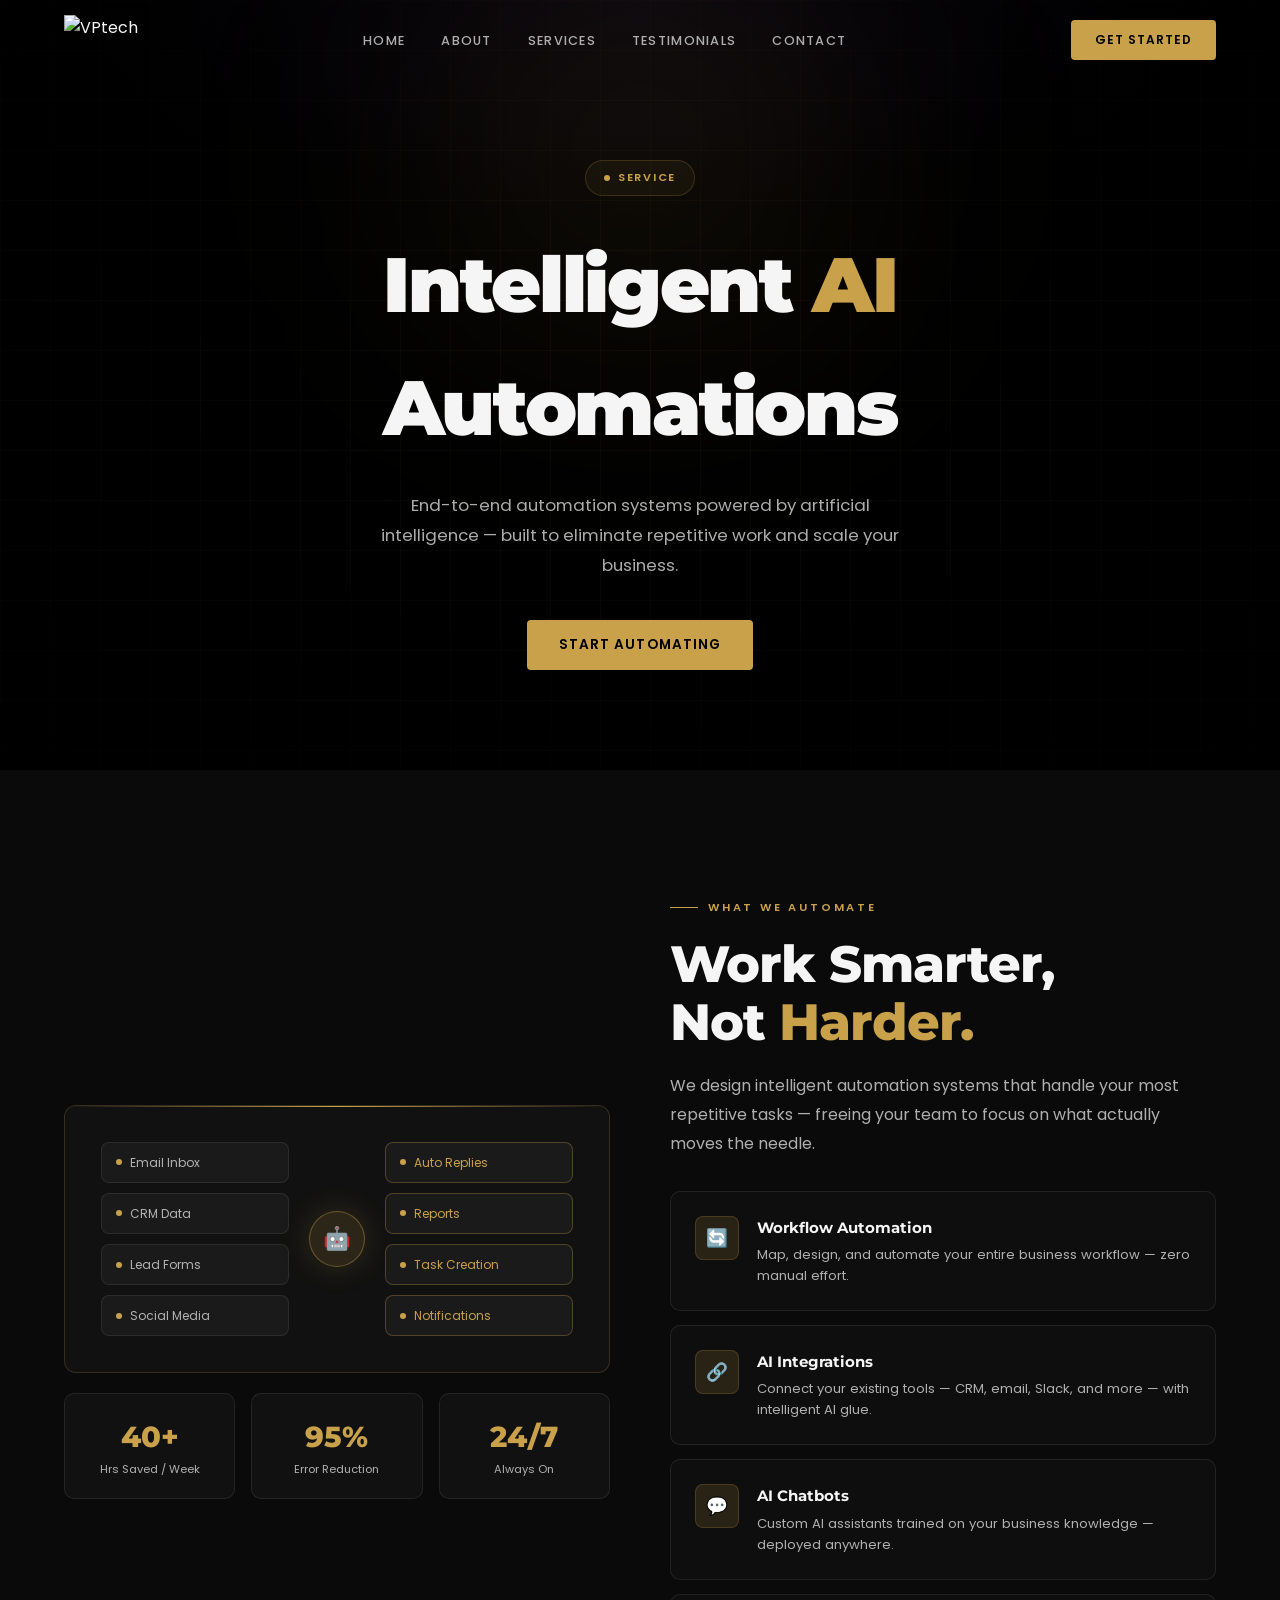
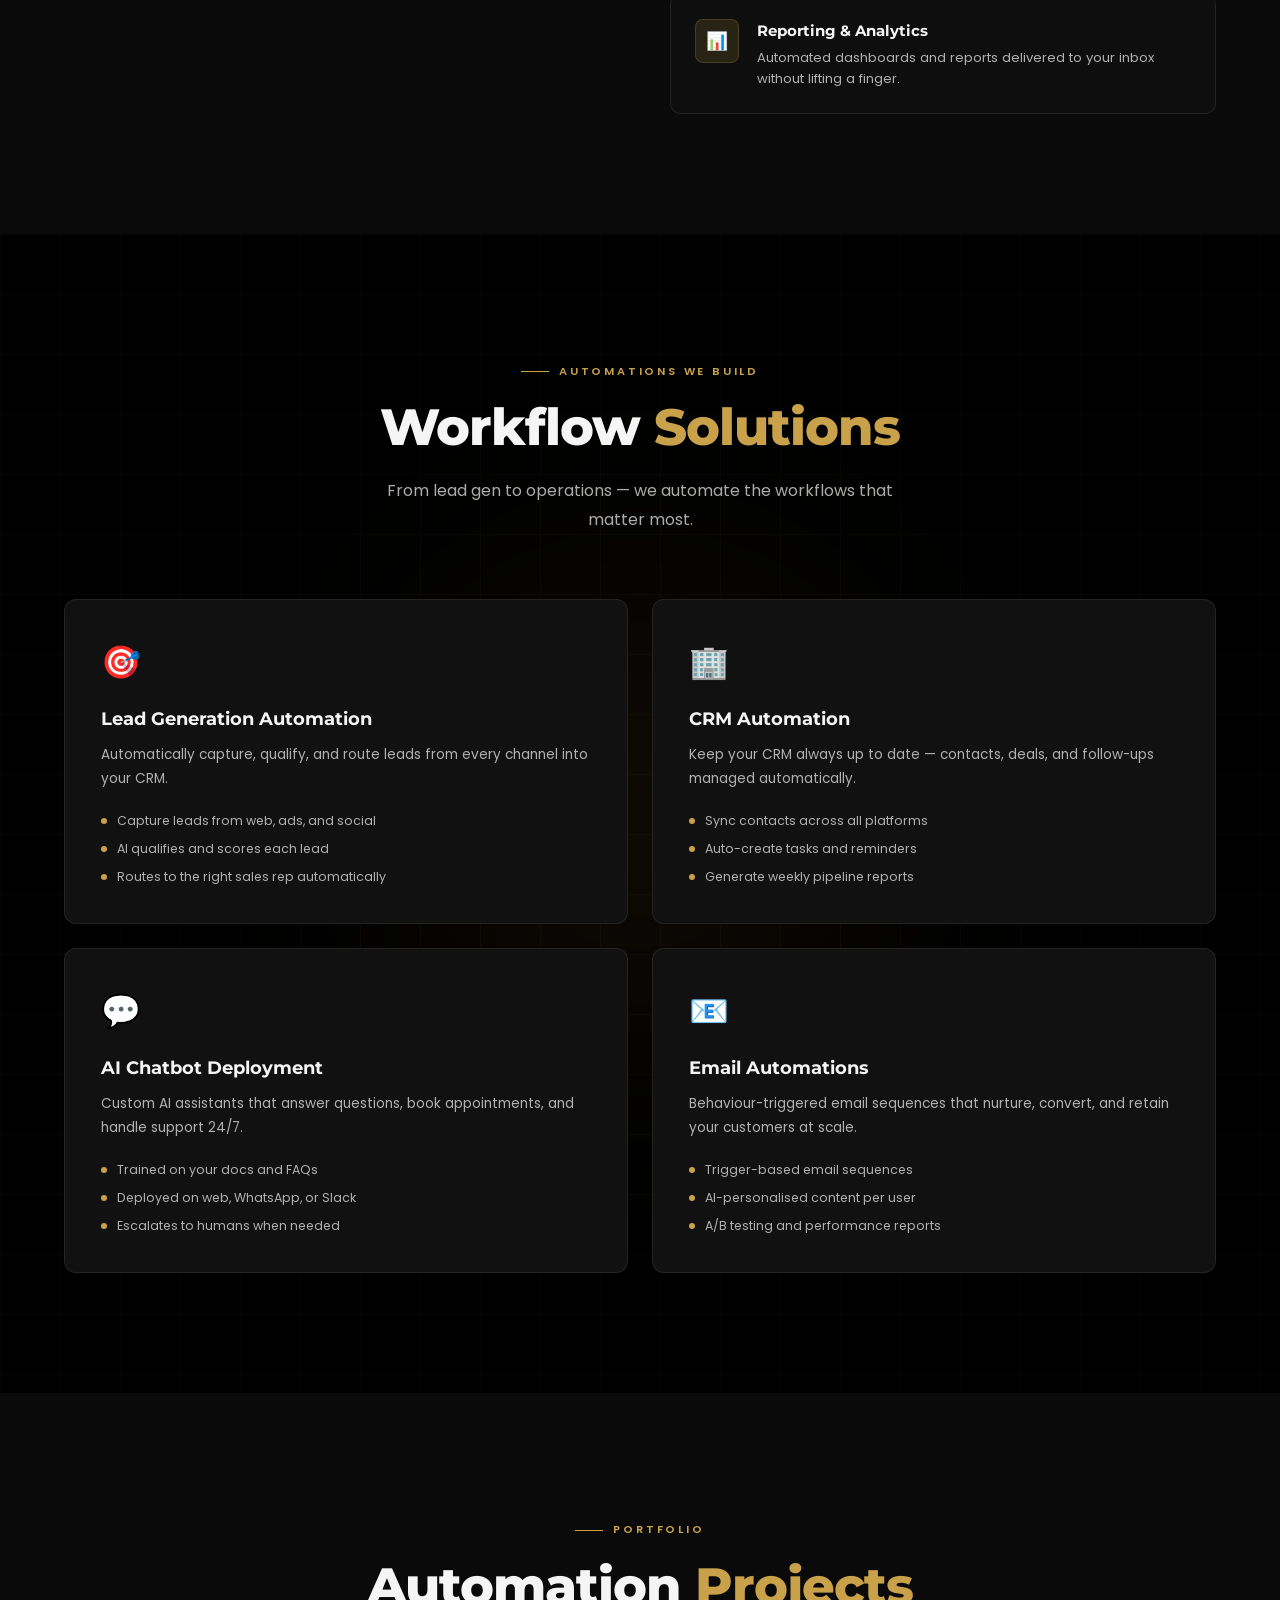
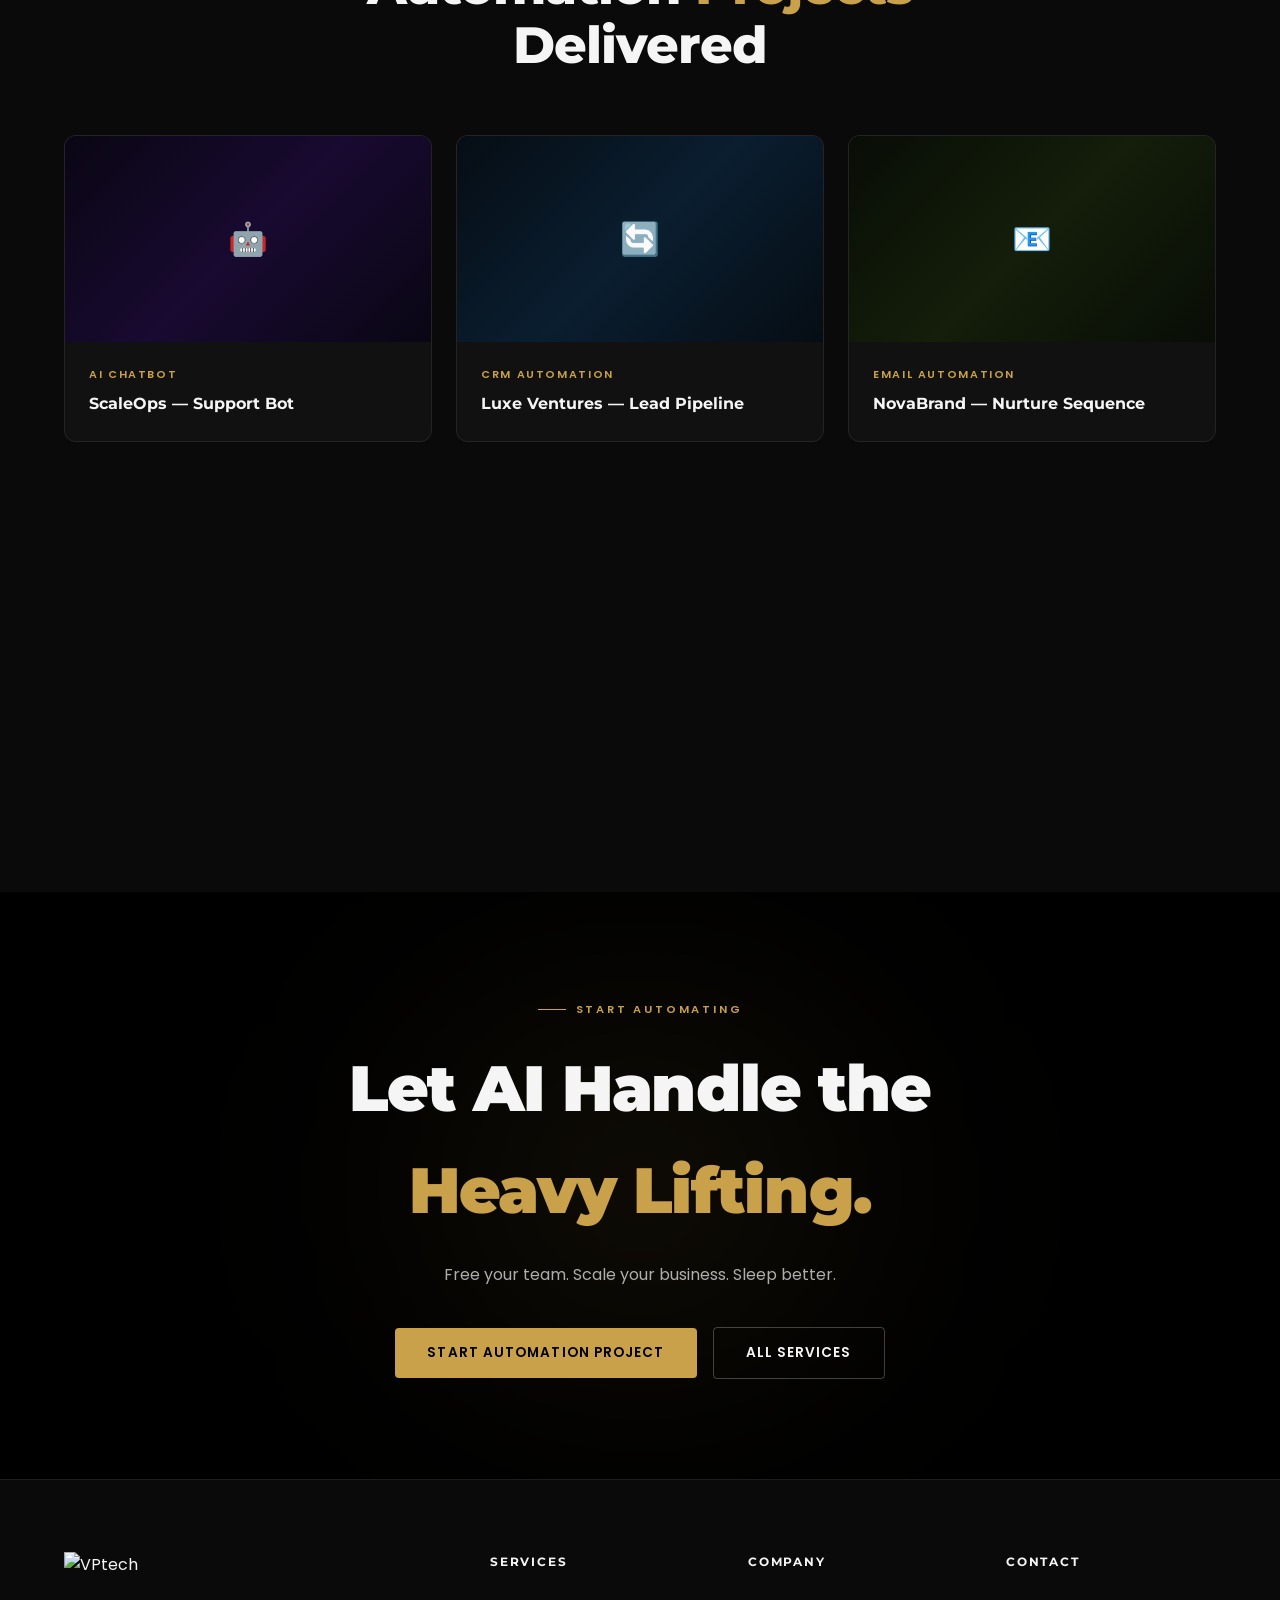
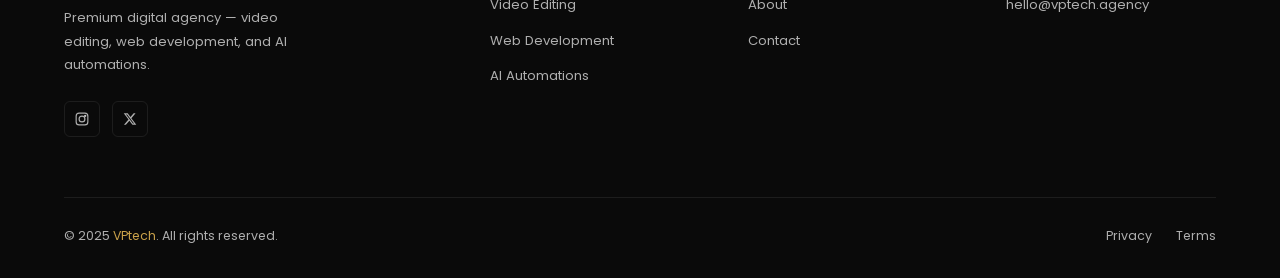
==== commit 04216293: "2" ====
--- a/Automations/index.html
+++ b/Automations/index.html
@@ -4,447 +4,410 @@
   <meta charset="UTF-8" />
   <meta name="viewport" content="width=device-width, initial-scale=1.0" />
   <title>AI Automations — VPtech</title>
-  <meta name="description" content="Intelligent AI automations by VPtech — chatbots, workflow systems, and business intelligence solutions." />
-  <link rel="icon" type="image/png" href="../assets/images/logo0.png">  
+  <meta name="description" content="Intelligent AI automation systems by VPtech — workflow automation, AI integrations, and smart business systems." />
+  <link rel="stylesheet" href="../assets/css/style.css" />
   <link rel="preconnect" href="https://fonts.googleapis.com" />
-  <link rel="preconnect" href="https://fonts.gstatic.com" crossorigin />
-  <link href="https://fonts.googleapis.com/css2?family=Cormorant+Garamond:ital,wght@0,300;0,400;0,600;1,300;1,400&family=DM+Sans:wght@300;400;500&family=JetBrains+Mono:wght@400&display=swap" rel="stylesheet" />
-  <link rel="stylesheet" href="../assets/css/style.css" />
   <style>
-    .service-hero-orb { background: radial-gradient(circle, rgba(30,160,80,0.08) 0%, rgba(201,161,74,0.06) 50%, transparent 70%); }
-
-    @media (max-width: 1100px) { .service-hero-visual { display: none; } }
-    @media (max-width: 900px) { .service-hero-grid { grid-template-columns: 1fr; gap: 60px; } }
-
-    .node { animation: nodeGlow 3s ease-in-out infinite; }
-    .node:nth-child(2) { animation-delay: 0.5s; }
-    .node:nth-child(3) { animation-delay: 1s; }
-    .node:nth-child(4) { animation-delay: 1.5s; }
-    .node:nth-child(5) { animation-delay: 2s; }
-    @keyframes nodeGlow {
-      0%, 100% { fill: rgba(201,161,74,0.2); }
-      50% { fill: rgba(201,161,74,0.9); }
-    }
+    .ai-hero-bg {
+      background: radial-gradient(ellipse 80% 60% at 50% 0%,
+        rgba(120,80,200,0.06) 0%, transparent 55%);
+    }
+    .project-thumb-ai-1 { background: linear-gradient(135deg, #0a0614, #180a30, #0a0614); }
+    .project-thumb-ai-2 { background: linear-gradient(135deg, #060d14, #0a1e30, #060d14); }
+    .project-thumb-ai-3 { background: linear-gradient(135deg, #080d06, #141e0a, #080d06); }
+    .project-thumb-ai-4 { background: linear-gradient(135deg, #100608, #281010, #100608); }
+    .project-thumb-ai-5 { background: linear-gradient(135deg, #06100e, #0a2820, #06100e); }
+    .project-thumb-ai-6 { background: linear-gradient(135deg, #0c0a06, #201808, #0c0a06); }
+
+    /* Animated grid bg for hero */
+    .ai-grid-hero {
+      position: absolute;
+      inset: 0;
+      background-image:
+        linear-gradient(rgba(201,161,74,0.05) 1px, transparent 1px),
+        linear-gradient(90deg, rgba(201,161,74,0.05) 1px, transparent 1px);
+      background-size: 50px 50px;
+      mask-image: radial-gradient(ellipse 80% 80% at 50% 50%, black 0%, transparent 100%);
+    }
+
+    /* Floating glow dots */
+    .float-dot {
+      position: absolute;
+      border-radius: 50%;
+      animation: floatDot 6s ease-in-out infinite;
+    }
+    @keyframes floatDot {
+      0%, 100% { transform: translateY(0) scale(1); opacity: 0.6; }
+      50% { transform: translateY(-20px) scale(1.1); opacity: 1; }
+    }
+
+    /* Node connector diagram */
+    .node-diagram {
+      display: grid;
+      grid-template-columns: 1fr auto 1fr;
+      gap: 0;
+      align-items: center;
+      padding: 36px;
+      border: var(--border-gold);
+      border-radius: 12px;
+      background: var(--dark-2);
+      position: relative;
+      overflow: hidden;
+    }
+    .node-diagram::before {
+      content: '';
+      position: absolute;
+      top: 0; left: 0; right: 0;
+      height: 1px;
+      background: linear-gradient(90deg, transparent, var(--gold), transparent);
+    }
+    .node-col {
+      display: flex;
+      flex-direction: column;
+      gap: 10px;
+    }
+    .node-item {
+      padding: 10px 14px;
+      border: var(--border-white);
+      border-radius: 8px;
+      background: var(--dark-3);
+      font-size: 0.75rem;
+      color: var(--white-dim);
+      display: flex;
+      align-items: center;
+      gap: 8px;
+    }
+    .node-item.gold { border-color: rgba(201,161,74,0.3); color: var(--gold); }
+    .node-center {
+      width: 56px;
+      height: 56px;
+      border-radius: 50%;
+      background: var(--gold-glow);
+      border: 1px solid rgba(201,161,74,0.4);
+      display: flex;
+      align-items: center;
+      justify-content: center;
+      font-size: 1.4rem;
+      margin: 0 20px;
+      flex-shrink: 0;
+      box-shadow: 0 0 30px rgba(201,161,74,0.2);
+    }
+    .node-dot { width: 6px; height: 6px; border-radius: 50%; background: var(--gold); flex-shrink: 0; }
   </style>
 </head>
 <body>
 
-  <!-- NAVBAR -->
-  <nav class="navbar" id="navbar">
-    <div class="nav-inner">
-      <a href="../" class="nav-logo">
-        <img class="logo-vp" src="../assets/images/logo.png" alt="VPtech Logo">
-      </a>
-      <ul class="nav-links">
-        <li><a href="../">Home</a></li>
-        <li><a href="../#about">About</a></li>
-        <li><a href="../#services" class="active">Services</a></li>
-        <li><a href="../#testimonials">Testimonials</a></li>
-        <li><a href="../Contact/">Contact</a></li>
-      </ul>
-      <a href="../Contact/" class="nav-cta">Get Started</a>
-      <button class="nav-hamburger" aria-label="Menu">
-        <span></span><span></span><span></span>
-      </button>
-    </div>
-  </nav>
-
-  <div class="mobile-menu">
-    <a href="../">Home</a>
-    <a href="../#about">About</a>
-    <a href="../#services">Services</a>
-    <a href="../#testimonials">Testimonials</a>
-    <a href="../Contact/">Contact</a>
-    <a href="../Contact/" class="mobile-cta">Get Started</a>
-  </div>
-
-  <!-- HERO -->
-  <section class="hero">
-    <div class="service-hero-orb"></div>
-    <div class="container">
-      <div class="service-hero-grid">
-        <div class="service-hero-content">
-          <div class="section-label" style="animation: fadeSlideDown 0.8s ease both;">
-            <span class="card-icon" aria-hidden="true" style="margin:0 12px 0 0;vertical-align:middle;">
-              <svg class="icon-svg" viewBox="0 0 24 24" fill="none">
-                <path d="M12 3.75v2.5" stroke="currentColor" stroke-width="1.5" stroke-linecap="round"/>
-                <path d="M9 6.25h6" stroke="currentColor" stroke-width="1.5" stroke-linecap="round"/>
-                <path d="M7.25 9.25h9.5c1.243 0 2.25 1.007 2.25 2.25v4.75c0 1.243-1.007 2.25-2.25 2.25h-9.5c-1.243 0-2.25-1.007-2.25-2.25V11.5c0-1.243 1.007-2.25 2.25-2.25Z" stroke="currentColor" stroke-width="1.5"/>
-                <path d="M9.25 13.25h.01M14.75 13.25h.01" stroke="currentColor" stroke-width="2.2" stroke-linecap="round"/>
-                <path d="M9.25 16c.7.75 1.7 1.25 2.75 1.25S14.05 16.75 14.75 16" stroke="currentColor" stroke-width="1.5" stroke-linecap="round" stroke-linejoin="round"/>
-              </svg>
-            </span>
-            AI Automations
-          </div>
-          <h1 style="animation: fadeSlideUp 0.9s 0.1s ease both;">
-            Automating Businesses<br>with <span style="color:var(--gold);font-style:italic;">Intelligent</span><br>AI Systems
-          </h1>
-          <p style="animation: fadeSlideUp 0.9s 0.25s ease both;">
-            We design and deploy AI-powered systems that handle the repetitive, the complex, and the time-consuming — so you and your team can focus on what actually matters.
-          </p>
-          <div style="animation: fadeSlideUp 0.9s 0.4s ease both; display:flex; gap:16px; flex-wrap:wrap;">
-            <a href="../Contact/" class="btn-primary">Automate My Business <span class="btn-arrow">→</span></a>
-            <a href="#solutions" class="btn-outline">See Solutions <span class="btn-arrow">→</span></a>
-          </div>
-        </div>
-
-        <!-- Enhanced Neural Network SVG -->
-        <div class="service-hero-visual">
-          <div class="ai-network-display">
-            <svg width="380" height="300" viewBox="0 0 380 300" fill="none" xmlns="http://www.w3.org/2000/svg">
-              <defs>
-                <linearGradient id="aiGrad" x1="0%" y1="0%" x2="100%" y2="100%">
-                  <stop offset="0%" style="stop-color:#C9A14A;stop-opacity:0.2"/>
-                  <stop offset="100%" style="stop-color:#C9A14A;stop-opacity:0.6"/>
-                </linearGradient>
-                <filter id="aiGlow">
-                  <feGaussianBlur stdDeviation="2" result="coloredBlur"/>
-                  <feMerge>
-                    <feMergeNode in="coloredBlur"/>
-                    <feMergeNode in="SourceGraphic"/>
-                  </feMerge>
-                </filter>
-              </defs>
-
-              <!-- Input Layer -->
-              <g class="input-layer">
-                <circle cx="60" cy="80" r="12" fill="url(#aiGrad)" stroke="#C9A14A" stroke-width="1.5" filter="url(#aiGlow)" class="node"/>
-                <circle cx="60" cy="150" r="12" fill="url(#aiGrad)" stroke="#C9A14A" stroke-width="1.5" filter="url(#aiGlow)" class="node"/>
-                <circle cx="60" cy="220" r="12" fill="url(#aiGrad)" stroke="#C9A14A" stroke-width="1.5" filter="url(#aiGlow)" class="node"/>
-                <text x="35" y="270" fill="rgba(201,161,74,0.6)" font-size="10" font-family="monospace">INPUT</text>
-              </g>
-
-              <!-- Hidden Layer 1 -->
-              <g class="hidden-layer-1">
-                <circle cx="150" cy="60" r="10" fill="url(#aiGrad)" stroke="#C9A14A" stroke-width="1.5" opacity="0.8" class="node"/>
-                <circle cx="150" cy="120" r="10" fill="url(#aiGrad)" stroke="#C9A14A" stroke-width="1.5" opacity="0.8" class="node"/>
-                <circle cx="150" cy="180" r="10" fill="url(#aiGrad)" stroke="#C9A14A" stroke-width="1.5" opacity="0.8" class="node"/>
-                <circle cx="150" cy="240" r="10" fill="url(#aiGrad)" stroke="#C9A14A" stroke-width="1.5" opacity="0.8" class="node"/>
-                <text x="135" y="270" fill="rgba(201,161,74,0.6)" font-size="9" font-family="monospace">HIDDEN</text>
-              </g>
-
-              <!-- Hidden Layer 2 -->
-              <g class="hidden-layer-2">
-                <circle cx="240" cy="90" r="10" fill="url(#aiGrad)" stroke="#C9A14A" stroke-width="1.5" opacity="0.7" class="node"/>
-                <circle cx="240" cy="150" r="12" fill="url(#aiGrad)" stroke="#C9A14A" stroke-width="1.5" filter="url(#aiGlow)" class="node"/>
-                <circle cx="240" cy="210" r="10" fill="url(#aiGrad)" stroke="#C9A14A" stroke-width="1.5" opacity="0.7" class="node"/>
-                <text x="225" y="270" fill="rgba(201,161,74,0.6)" font-size="9" font-family="monospace">CORE</text>
-              </g>
-
-              <!-- Output Layer -->
-              <g class="output-layer">
-                <circle cx="320" cy="120" r="12" fill="url(#aiGrad)" stroke="#C9A14A" stroke-width="1.5" filter="url(#aiGlow)" class="node"/>
-                <circle cx="320" cy="180" r="12" fill="url(#aiGrad)" stroke="#C9A14A" stroke-width="1.5" filter="url(#aiGlow)" class="node"/>
-                <text x="305" y="270" fill="rgba(201,161,74,0.6)" font-size="9" font-family="monospace">OUTPUT</text>
-              </g>
-
-              <!-- Connections -->
-              <g stroke="#C9A14A" stroke-width="1" opacity="0.4">
-                <!-- Input to Hidden 1 -->
-                <line x1="72" y1="80" x2="140" y2="60"/>
-                <line x1="72" y1="80" x2="140" y2="120"/>
-                <line x1="72" y1="150" x2="140" y2="120"/>
-                <line x1="72" y1="150" x2="140" y2="180"/>
-                <line x1="72" y1="220" x2="140" y2="180"/>
-                <line x1="72" y1="220" x2="140" y2="240"/>
-
-                <!-- Hidden 1 to Hidden 2 -->
-                <line x1="160" y1="60" x2="230" y2="90"/>
-                <line x1="160" y1="120" x2="230" y2="90"/>
-                <line x1="160" y1="120" x2="230" y2="150"/>
-                <line x1="160" y1="180" x2="230" y2="150"/>
-                <line x1="160" y1="180" x2="230" y2="210"/>
-                <line x1="160" y1="240" x2="230" y2="210"/>
-
-                <!-- Hidden 2 to Output -->
-                <line x1="250" y1="90" x2="308" y2="120"/>
-                <line x1="250" y1="150" x2="308" y2="120"/>
-                <line x1="250" y1="150" x2="308" y2="180"/>
-                <line x1="250" y1="210" x2="308" y2="180"/>
-              </g>
-
-              <!-- Data flow particles -->
-              <circle cx="100" cy="100" r="2" fill="#C9A14A" opacity="0.6" class="data-particle"/>
-              <circle cx="200" cy="140" r="1.5" fill="#C9A14A" opacity="0.5" class="data-particle"/>
-              <circle cx="280" cy="160" r="2" fill="#C9A14A" opacity="0.7" class="data-particle"/>
-            </svg>
-
-            <!-- AI Metrics Display -->
-            <div class="ai-metrics">
-              <div class="metric">
-                <div class="metric-value">98%</div>
-                <div class="metric-label">Accuracy</div>
-              </div>
-              <div class="metric">
-                <div class="metric-value">24/7</div>
-                <div class="metric-label">Uptime</div>
-              </div>
+<canvas id="particles-canvas"></canvas>
+
+<!-- Float particles -->
+<div class="float-dot" style="width:8px;height:8px;background:var(--gold);top:25%;left:15%;animation-delay:0s;"></div>
+<div class="float-dot" style="width:4px;height:4px;background:var(--gold);top:60%;left:80%;animation-delay:2s;"></div>
+<div class="float-dot" style="width:6px;height:6px;background:rgba(201,161,74,0.5);top:40%;right:25%;animation-delay:1s;"></div>
+
+<!-- NAVBAR -->
+<nav class="navbar">
+  <div class="container nav-inner">
+    <a href="../" class="nav-logo"><img src="../assets/images/logo.svg" alt="VPtech" /></a>
+    <ul class="nav-links">
+      <li><a href="../" class="nav-link">Home</a></li>
+      <li><a href="../#about" class="nav-link">About</a></li>
+      <li><a href="../#services" class="nav-link">Services</a></li>
+      <li><a href="../#testimonials" class="nav-link">Testimonials</a></li>
+      <li><a href="../Contact/" class="nav-link">Contact</a></li>
+    </ul>
+    <a href="../Contact/" class="btn btn-primary nav-cta">Get Started</a>
+    <button class="hamburger"><span></span><span></span><span></span></button>
+  </div>
+</nav>
+<div class="mobile-nav">
+  <a href="../" class="mobile-nav-link">Home</a>
+  <a href="../#about" class="mobile-nav-link">About</a>
+  <a href="../#services" class="mobile-nav-link">Services</a>
+  <a href="../#testimonials" class="mobile-nav-link">Testimonials</a>
+  <a href="../Contact/" class="mobile-nav-link">Contact</a>
+</div>
+
+<!-- PAGE HERO -->
+<section class="page-hero ai-hero-bg" style="background-color:var(--black);">
+  <div class="ai-grid-hero"></div>
+  <div class="bg-glow bg-glow-gold" style="width:700px;height:500px;top:-100px;left:50%;transform:translateX(-50%);"></div>
+  <div class="container" style="position:relative;z-index:1;">
+    <div class="hero-badge" style="margin:0 auto 28px;opacity:1;animation:none;">
+      <span class="hero-badge-dot"></span>
+      Service
+    </div>
+    <h1 class="page-hero-title">
+      Intelligent <span style="color:var(--gold)">AI</span><br>Automations
+    </h1>
+    <p class="page-hero-sub">End-to-end automation systems powered by artificial intelligence — built to eliminate repetitive work and scale your business.</p>
+    <a href="../Contact/" class="btn btn-primary">Start Automating</a>
+  </div>
+</section>
+
+<!-- OVERVIEW + NODE DIAGRAM -->
+<section class="section" style="background:var(--dark);">
+  <div class="container">
+    <div style="display:grid;grid-template-columns:1fr 1fr;gap:60px;align-items:center;">
+      <!-- Node Diagram -->
+      <div class="reveal">
+        <div class="node-diagram">
+          <!-- Input Nodes -->
+          <div class="node-col">
+            <div class="node-item"><span class="node-dot"></span>Email Inbox</div>
+            <div class="node-item"><span class="node-dot"></span>CRM Data</div>
+            <div class="node-item"><span class="node-dot"></span>Lead Forms</div>
+            <div class="node-item"><span class="node-dot"></span>Social Media</div>
+          </div>
+          <!-- AI Core -->
+          <div class="node-center">🤖</div>
+          <!-- Output Nodes -->
+          <div class="node-col">
+            <div class="node-item gold"><span class="node-dot"></span>Auto Replies</div>
+            <div class="node-item gold"><span class="node-dot"></span>Reports</div>
+            <div class="node-item gold"><span class="node-dot"></span>Task Creation</div>
+            <div class="node-item gold"><span class="node-dot"></span>Notifications</div>
+          </div>
+        </div>
+        <!-- Stats below -->
+        <div style="display:grid;grid-template-columns:1fr 1fr 1fr;gap:16px;margin-top:20px;">
+          <div style="text-align:center;padding:20px;border:var(--border-white);border-radius:10px;background:var(--dark-2);">
+            <div style="font-family:var(--font-heading);font-size:1.8rem;font-weight:800;color:var(--gold);">40+</div>
+            <div style="font-size:0.7rem;color:var(--white-dim);">Hrs Saved / Week</div>
+          </div>
+          <div style="text-align:center;padding:20px;border:var(--border-white);border-radius:10px;background:var(--dark-2);">
+            <div style="font-family:var(--font-heading);font-size:1.8rem;font-weight:800;color:var(--gold);">95%</div>
+            <div style="font-size:0.7rem;color:var(--white-dim);">Error Reduction</div>
+          </div>
+          <div style="text-align:center;padding:20px;border:var(--border-white);border-radius:10px;background:var(--dark-2);">
+            <div style="font-family:var(--font-heading);font-size:1.8rem;font-weight:800;color:var(--gold);">24/7</div>
+            <div style="font-size:0.7rem;color:var(--white-dim);">Always On</div>
+          </div>
+        </div>
+      </div>
+
+      <!-- Content -->
+      <div class="reveal reveal-delay-2">
+        <div class="section-label">What We Automate</div>
+        <h2 class="section-title">Work Smarter,<br>Not <span>Harder.</span></h2>
+        <p class="section-subtitle" style="margin-bottom:32px;">We design intelligent automation systems that handle your most repetitive tasks — freeing your team to focus on what actually moves the needle.</p>
+        <div style="display:flex;flex-direction:column;gap:14px;">
+          <div class="about-feature">
+            <div class="about-icon">🔄</div>
+            <div class="about-feature-text">
+              <h4>Workflow Automation</h4>
+              <p>Map, design, and automate your entire business workflow — zero manual effort.</p>
             </div>
           </div>
-        </div>
-      </div>
-    </div>
-  </section>
-
-  <!-- STATS ROW -->
-  <div class="stats-row">
-    <div class="container">
-      <div class="stats-row-grid">
-        <div class="stats-row-item">
-          <div class="big" data-target="20" data-suffix="h+">0h+</div>
-          <div class="label">Hours Saved / Week</div>
-        </div>
-        <div class="stats-row-item">
-          <div class="big" data-target="80" data-suffix="%">0%</div>
-          <div class="label">Error Reduction</div>
-        </div>
-        <div class="stats-row-item">
-          <div class="big" data-target="3" data-suffix="x">0x</div>
-          <div class="label">Faster Operations</div>
-        </div>
-        <div class="stats-row-item">
-          <div class="big" data-target="100" data-suffix="%">0%</div>
-          <div class="label">Custom Built</div>
-        </div>
-      </div>
-    </div>
-  </div>
-
-  <div class="divider"></div>
-
-  <!-- SOLUTIONS -->
-  <section class="solutions" id="solutions">
-    <div class="container">
-      <div class="solutions-header">
-        <div class="section-label reveal">Our Solutions</div>
-        <h2 class="section-title reveal reveal-delay-1">What We <span>Build</span></h2>
-        <p class="section-sub reveal reveal-delay-2" style="margin: 0 auto; text-align:center;">
-          Every automation is purpose-built for your exact workflow — no off-the-shelf tools, no cookie-cutter bots.
-        </p>
-      </div>
-      <div class="solutions-grid">
-
-        <div class="solution-card reveal">
-          <div class="solution-icon" aria-hidden="true">
-            <svg class="icon-svg" viewBox="0 0 24 24" fill="none">
-              <path d="M7.25 8.25h9.5c1.243 0 2.25 1.007 2.25 2.25v5c0 1.243-1.007 2.25-2.25 2.25H11l-3.75 2v-2H7.25c-1.243 0-2.25-1.007-2.25-2.25v-5c0-1.243 1.007-2.25 2.25-2.25Z" stroke="currentColor" stroke-width="1.5" stroke-linejoin="round"/>
-              <path d="M8.5 11.25h7M8.5 14h4.5" stroke="currentColor" stroke-width="1.5" stroke-linecap="round"/>
-            </svg>
-          </div>
-          <div>
-            <h3>AI Chatbots</h3>
-            <p>Intelligent, brand-trained chatbots that handle customer enquiries, qualify leads, and book appointments — 24/7, without human intervention.</p>
-          </div>
-        </div>
-
-        <div class="solution-card reveal reveal-delay-1">
-          <div class="solution-icon" aria-hidden="true">
-            <svg class="icon-svg" viewBox="0 0 24 24" fill="none">
-              <path d="M12 15.75a3.75 3.75 0 1 0 0-7.5 3.75 3.75 0 0 0 0 7.5Z" stroke="currentColor" stroke-width="1.5"/>
-              <path d="M19.25 12a7.2 7.2 0 0 0-.09-1.13l2.04-1.57-2-3.46-2.47.93a7.5 7.5 0 0 0-1.96-1.13L14.5 3h-5l-.27 2.64a7.5 7.5 0 0 0-1.96 1.13l-2.47-.93-2 3.46 2.04 1.57A7.2 7.2 0 0 0 4.75 12c0 .38.03.76.09 1.13l-2.04 1.57 2 3.46 2.47-.93c.6.48 1.26.86 1.96 1.13L9.5 21h5l.27-2.64c.7-.27 1.36-.65 1.96-1.13l2.47.93 2-3.46-2.04-1.57c.06-.37.09-.75.09-1.13Z" stroke="currentColor" stroke-width="1.5" stroke-linejoin="round"/>
-            </svg>
-          </div>
-          <div>
-            <h3>Workflow Automations</h3>
-            <p>End-to-end automation of repetitive business processes — from CRM updates and invoice generation to email sequences and reporting.</p>
-          </div>
-        </div>
-
-        <div class="solution-card reveal">
-          <div class="solution-icon" aria-hidden="true">
-            <svg class="icon-svg" viewBox="0 0 24 24" fill="none">
-              <path d="M5.75 19.25V4.75" stroke="currentColor" stroke-width="1.5" stroke-linecap="round"/>
-              <path d="M5.75 19.25H20.25" stroke="currentColor" stroke-width="1.5" stroke-linecap="round"/>
-              <path d="M9 16.25v-5M12.5 16.25V8.75M16 16.25v-3.5" stroke="currentColor" stroke-width="1.5" stroke-linecap="round"/>
-            </svg>
-          </div>
-          <div>
-            <h3>Business Intelligence</h3>
-            <p>Custom dashboards and automated reporting pipelines that surface the exact insights your team needs, when they need them.</p>
-          </div>
-        </div>
-
-        <div class="solution-card reveal reveal-delay-1">
-          <div class="solution-icon" aria-hidden="true">
-            <svg class="icon-svg" viewBox="0 0 24 24" fill="none">
-              <path d="M10 13.5 8.75 14.75a3.25 3.25 0 0 1-4.6-4.6l1.75-1.75a3.25 3.25 0 0 1 4.6 0" stroke="currentColor" stroke-width="1.5" stroke-linecap="round"/>
-              <path d="M14 10.5 15.25 9.25a3.25 3.25 0 1 1 4.6 4.6l-1.75 1.75a3.25 3.25 0 0 1-4.6 0" stroke="currentColor" stroke-width="1.5" stroke-linecap="round"/>
-              <path d="M9.75 12.25 14.25 11.75" stroke="currentColor" stroke-width="1.5" stroke-linecap="round"/>
-            </svg>
-          </div>
-          <div>
-            <h3>System Integrations</h3>
-            <p>Seamlessly connect your existing tools — CRM, payment systems, marketing platforms, and databases — into one intelligent, unified ecosystem.</p>
-          </div>
-        </div>
-
-        <div class="solution-card reveal">
-          <div class="solution-icon" aria-hidden="true">
-            <svg class="icon-svg" viewBox="0 0 24 24" fill="none">
-              <path d="M6.75 7.25h10.5c1.243 0 2.25 1.007 2.25 2.25v7.5c0 1.243-1.007 2.25-2.25 2.25H6.75c-1.243 0-2.25-1.007-2.25-2.25v-7.5c0-1.243 1.007-2.25 2.25-2.25Z" stroke="currentColor" stroke-width="1.5"/>
-              <path d="M5.25 9l6.1 4.5c.39.29.92.29 1.3 0L18.75 9" stroke="currentColor" stroke-width="1.5" stroke-linecap="round" stroke-linejoin="round"/>
-            </svg>
-          </div>
-          <div>
-            <h3>Email & Outreach AI</h3>
-            <p>AI-powered outreach sequences that personalise at scale, follow up intelligently, and book meetings without your team lifting a finger.</p>
-          </div>
-        </div>
-
-        <div class="solution-card reveal reveal-delay-1">
-          <div class="solution-icon" aria-hidden="true">
-            <svg class="icon-svg" viewBox="0 0 24 24" fill="none">
-              <path d="M10.25 6.25a2.5 2.5 0 0 0-2.5 2.5v.25a2.5 2.5 0 0 0-1.5 2.25 2.5 2.5 0 0 0 1.5 2.25v.25a2.5 2.5 0 0 0 2.5 2.5h.5" stroke="currentColor" stroke-width="1.5" stroke-linecap="round"/>
-              <path d="M13.75 6.25a2.5 2.5 0 0 1 2.5 2.5v.25a2.5 2.5 0 0 1 1.5 2.25 2.5 2.5 0 0 1-1.5 2.25v.25a2.5 2.5 0 0 1-2.5 2.5h-.5" stroke="currentColor" stroke-width="1.5" stroke-linecap="round"/>
-              <path d="M12 6v12" stroke="currentColor" stroke-width="1.5" stroke-linecap="round"/>
-            </svg>
-          </div>
-          <div>
-            <h3>Custom AI Models</h3>
-            <p>Fine-tuned language models trained on your business data — for internal knowledge bases, document processing, and intelligent decision support.</p>
-          </div>
-        </div>
-
-      </div>
-    </div>
-  </section>
-
-  <div class="divider"></div>
-
-  <!-- PROJECTS SECTION -->
-  <section class="projects" id="projects" style="background: var(--black);">
-    <div class="container">
-      <div class="projects-header">
-        <div class="section-label reveal">Case Studies</div>
-        <h2 class="section-title reveal reveal-delay-1">Results That <span>Speak</span></h2>
-      </div>
-      <div class="projects-grid two-col">
-
-        <div class="project-card reveal" data-category="chatbot">
-          <div class="project-thumb thumb-ai" style="height: 260px;">
-            <div class="thumb-pattern"></div>
-            <div class="thumb-label">AI CHAT</div>
-            <div class="project-hover-overlay"><span>View Case Study</span></div>
-          </div>
-          <div class="project-info">
-            <h3>Scale Labs — Lead Qualifier Bot</h3>
-            <p>Automated 60% of inbound lead qualification — 340 hours saved in Q1 alone.</p>
-            <span class="project-tag">AI Chatbot</span>
-          </div>
-        </div>
-
-        <div class="project-card reveal reveal-delay-1" data-category="workflow">
-          <div class="project-thumb thumb-ai" style="height: 260px; background: linear-gradient(135deg, #020606 0%, #061210 100%);">
-            <div class="thumb-pattern"></div>
-            <div class="thumb-label">WORKFLOW</div>
-            <div class="project-hover-overlay"><span>View Case Study</span></div>
-          </div>
-          <div class="project-info">
-            <h3>Apex Commerce — Order Automation</h3>
-            <p>Full order processing pipeline automation — 99.9% error reduction and 5× faster fulfilment.</p>
-            <span class="project-tag">Workflow</span>
-          </div>
-        </div>
-
-        <div class="project-card reveal" data-category="integration">
-          <div class="project-thumb thumb-ai" style="background: linear-gradient(135deg, #040408 0%, #080c10 100%);">
-            <div class="thumb-pattern"></div>
-            <div class="thumb-label">INTEGRATION</div>
-            <div class="project-hover-overlay"><span>View Case Study</span></div>
-          </div>
-          <div class="project-info">
-            <h3>FlowDesk — CRM Sync System</h3>
-            <p>Real-time sync between HubSpot, Stripe, and Notion — zero manual data entry.</p>
-            <span class="project-tag">Integration</span>
-          </div>
-        </div>
-
-        <div class="project-card reveal reveal-delay-1" data-category="chatbot">
-          <div class="project-thumb thumb-ai" style="background: linear-gradient(135deg, #040608 0%, #06100c 100%);">
-            <div class="thumb-pattern"></div>
-            <div class="thumb-label">AI AGENT</div>
-            <div class="project-hover-overlay"><span>View Case Study</span></div>
-          </div>
-          <div class="project-info">
-            <h3>Bloom Brands — Support AI Agent</h3>
-            <p>24/7 intelligent support handling 80% of tickets with no human needed.</p>
-            <span class="project-tag">AI Agent</span>
-          </div>
-        </div>
-
-      </div>
-    </div>
-  </section>
-
-  <!-- FOOTER -->
-  <footer class="footer">
-    <div class="container">
-      <div class="footer-grid">
-        <div class="footer-brand">
-          <a href="./" class="nav-logo">
-            <img class="logo-vp" src="../assets/images/logo.png" alt="VPtech Logo">VPtech
-          </a>
-          <p>A premium creative digital agency specialising in video editing, web development and intelligent AI systems.</p>
-          <div class="footer-social">
-            <a href="#" class="social-icon" aria-label="Instagram">
-              <svg class="icon-svg" viewBox="0 0 24 24" fill="none">
-                <path d="M8 4.75h8A3.25 3.25 0 0 1 19.25 8v8A3.25 3.25 0 0 1 16 19.25H8A3.25 3.25 0 0 1 4.75 16V8A3.25 3.25 0 0 1 8 4.75Z" stroke="currentColor" stroke-width="1.5"/>
-                <path d="M12 15.25A3.25 3.25 0 1 0 12 8.75a3.25 3.25 0 0 0 0 6.5Z" stroke="currentColor" stroke-width="1.5"/>
-                <path d="M16.6 7.4h.01" stroke="currentColor" stroke-width="2.2" stroke-linecap="round"/>
-              </svg>
-            </a>
-            <a href="#" class="social-icon" aria-label="LinkedIn">
-              <svg class="icon-svg" viewBox="0 0 24 24" fill="none">
-                <path d="M6.5 9.75v9.5" stroke="currentColor" stroke-width="1.5" stroke-linecap="round"/>
-                <path d="M6.5 6.5h.01" stroke="currentColor" stroke-width="2.2" stroke-linecap="round"/>
-                <path d="M10.25 19.25v-6.5c0-1.657 1.093-3 2.75-3s2.75 1.343 2.75 3v6.5" stroke="currentColor" stroke-width="1.5" stroke-linecap="round"/>
-              </svg>
-            </a>
-            <a href="#" class="social-icon" aria-label="WhatsApp">
-              <svg class="icon-svg" viewBox="0 0 24 24" fill="none">
-                <path d="M12 19.25a7.25 7.25 0 0 0 7.25-7.25A7.25 7.25 0 0 0 12 4.75 7.25 7.25 0 0 0 4.75 12c0 1.25.32 2.42.89 3.44l-.64 3.81 3.78-.67A7.2 7.2 0 0 0 12 19.25Z" stroke="currentColor" stroke-width="1.5" stroke-linejoin="round"/>
-                <path d="M9.25 10.5c.5 2 2.25 3.75 4.25 4.25" stroke="currentColor" stroke-width="1.5" stroke-linecap="round"/>
-              </svg>
-            </a>
-            <a href="mailto:vptech.growth@gmail.com" class="social-icon" aria-label="Email">
-              <svg class="icon-svg" viewBox="0 0 24 24" fill="none">
-                <path d="M6.75 7.25h10.5c1.243 0 2.25 1.007 2.25 2.25v7.5c0 1.243-1.007 2.25-2.25 2.25H6.75c-1.243 0-2.25-1.007-2.25-2.25v-7.5c0-1.243 1.007-2.25 2.25-2.25Z" stroke="currentColor" stroke-width="1.5"/>
-                <path d="M5.25 9l6.1 4.5c.39.29.92.29 1.3 0L18.75 9" stroke="currentColor" stroke-width="1.5" stroke-linecap="round" stroke-linejoin="round"/>
-              </svg>
-            </a>
-          </div>
-        </div>
-        <div class="footer-col">
-          <h4>Pages</h4>
-          <ul>
-            <li><a href="../">Home</a></li>
-            <li><a href="../#about">About</a></li>
-            <li><a href="../Contact/">Contact</a></li>
-          </ul>
-        </div>
-        <div class="footer-col">
-          <h4>Services</h4>
-          <ul>
-            <li><a href="../Editing/">Video Editing</a></li>
-            <li><a href="../Development/">Web Development</a></li>
-            <li><a href="../Automations/">AI Automations</a></li>
-          </ul>
-        </div>
-        <div class="footer-col">
-          <h4>Contact</h4>
-          <ul>
-            <li><a href="mailto:vptech.growth@gmail.com">vptech.growth@gmail.com</a></li>
-            <li><a href="../Contact/">Get a Quote</a></li>
-          </ul>
-        </div>
-      </div>
-      <div class="footer-bottom">
-        <p>© 2026 <span>VPtech</span>. All rights reserved.</p>
-        <p>Crafted with <span>♥</span> for extraordinary brands.</p>
-      </div>
-    </div>
-  </footer>
-
-  <script src="../assets/js/script.js"></script>
+          <div class="about-feature">
+            <div class="about-icon">🔗</div>
+            <div class="about-feature-text">
+              <h4>AI Integrations</h4>
+              <p>Connect your existing tools — CRM, email, Slack, and more — with intelligent AI glue.</p>
+            </div>
+          </div>
+          <div class="about-feature">
+            <div class="about-icon">💬</div>
+            <div class="about-feature-text">
+              <h4>AI Chatbots</h4>
+              <p>Custom AI assistants trained on your business knowledge — deployed anywhere.</p>
+            </div>
+          </div>
+          <div class="about-feature">
+            <div class="about-icon">📊</div>
+            <div class="about-feature-text">
+              <h4>Reporting & Analytics</h4>
+              <p>Automated dashboards and reports delivered to your inbox without lifting a finger.</p>
+            </div>
+          </div>
+        </div>
+      </div>
+    </div>
+  </div>
+</section>
+
+<!-- WORKFLOW SHOWCASE -->
+<section class="section" style="background:var(--black);position:relative;overflow:hidden;">
+  <div class="ai-grid-bg"></div>
+  <div class="bg-glow bg-glow-gold" style="width:600px;height:600px;top:50%;left:50%;transform:translate(-50%,-50%);"></div>
+
+  <div class="container" style="position:relative;z-index:1;">
+    <div class="reveal" style="text-align:center;max-width:600px;margin:0 auto 64px;">
+      <div class="section-label">Automations We Build</div>
+      <h2 class="section-title">Workflow <span>Solutions</span></h2>
+      <p class="section-subtitle" style="margin:0 auto;">From lead gen to operations — we automate the workflows that matter most.</p>
+    </div>
+
+    <div class="workflow-grid">
+      <div class="workflow-card reveal reveal-delay-1">
+        <div class="workflow-icon">🎯</div>
+        <div class="workflow-title">Lead Generation Automation</div>
+        <div class="workflow-text">Automatically capture, qualify, and route leads from every channel into your CRM.</div>
+        <div class="workflow-steps">
+          <div class="workflow-step"><div class="workflow-step-dot"></div>Capture leads from web, ads, and social</div>
+          <div class="workflow-step"><div class="workflow-step-dot"></div>AI qualifies and scores each lead</div>
+          <div class="workflow-step"><div class="workflow-step-dot"></div>Routes to the right sales rep automatically</div>
+        </div>
+      </div>
+
+      <div class="workflow-card reveal reveal-delay-2">
+        <div class="workflow-icon">🏢</div>
+        <div class="workflow-title">CRM Automation</div>
+        <div class="workflow-text">Keep your CRM always up to date — contacts, deals, and follow-ups managed automatically.</div>
+        <div class="workflow-steps">
+          <div class="workflow-step"><div class="workflow-step-dot"></div>Sync contacts across all platforms</div>
+          <div class="workflow-step"><div class="workflow-step-dot"></div>Auto-create tasks and reminders</div>
+          <div class="workflow-step"><div class="workflow-step-dot"></div>Generate weekly pipeline reports</div>
+        </div>
+      </div>
+
+      <div class="workflow-card reveal reveal-delay-1">
+        <div class="workflow-icon">💬</div>
+        <div class="workflow-title">AI Chatbot Deployment</div>
+        <div class="workflow-text">Custom AI assistants that answer questions, book appointments, and handle support 24/7.</div>
+        <div class="workflow-steps">
+          <div class="workflow-step"><div class="workflow-step-dot"></div>Trained on your docs and FAQs</div>
+          <div class="workflow-step"><div class="workflow-step-dot"></div>Deployed on web, WhatsApp, or Slack</div>
+          <div class="workflow-step"><div class="workflow-step-dot"></div>Escalates to humans when needed</div>
+        </div>
+      </div>
+
+      <div class="workflow-card reveal reveal-delay-2">
+        <div class="workflow-icon">📧</div>
+        <div class="workflow-title">Email Automations</div>
+        <div class="workflow-text">Behaviour-triggered email sequences that nurture, convert, and retain your customers at scale.</div>
+        <div class="workflow-steps">
+          <div class="workflow-step"><div class="workflow-step-dot"></div>Trigger-based email sequences</div>
+          <div class="workflow-step"><div class="workflow-step-dot"></div>AI-personalised content per user</div>
+          <div class="workflow-step"><div class="workflow-step-dot"></div>A/B testing and performance reports</div>
+        </div>
+      </div>
+    </div>
+  </div>
+</section>
+
+<!-- PREVIOUS PROJECTS -->
+<section class="section" style="background:var(--dark);">
+  <div class="container">
+    <div class="reveal" style="text-align:center;max-width:600px;margin:0 auto 60px;">
+      <div class="section-label">Portfolio</div>
+      <h2 class="section-title">Automation <span>Projects</span> Delivered</h2>
+    </div>
+    <div class="projects-grid">
+      <div class="project-card reveal reveal-delay-1">
+        <div class="project-thumb project-thumb-ai-1" style="display:flex;align-items:center;justify-content:center;font-size:2rem;">🤖
+          <div class="project-thumb-overlay"><div class="project-thumb-icon">↗</div></div>
+        </div>
+        <div class="project-info">
+          <div class="project-cat">AI Chatbot</div>
+          <div class="project-name">ScaleOps — Support Bot</div>
+        </div>
+      </div>
+      <div class="project-card reveal reveal-delay-2">
+        <div class="project-thumb project-thumb-ai-2" style="display:flex;align-items:center;justify-content:center;font-size:2rem;">🔄
+          <div class="project-thumb-overlay"><div class="project-thumb-icon">↗</div></div>
+        </div>
+        <div class="project-info">
+          <div class="project-cat">CRM Automation</div>
+          <div class="project-name">Luxe Ventures — Lead Pipeline</div>
+        </div>
+      </div>
+      <div class="project-card reveal reveal-delay-3">
+        <div class="project-thumb project-thumb-ai-3" style="display:flex;align-items:center;justify-content:center;font-size:2rem;">📧
+          <div class="project-thumb-overlay"><div class="project-thumb-icon">↗</div></div>
+        </div>
+        <div class="project-info">
+          <div class="project-cat">Email Automation</div>
+          <div class="project-name">NovaBrand — Nurture Sequence</div>
+        </div>
+      </div>
+      <div class="project-card reveal reveal-delay-1">
+        <div class="project-thumb project-thumb-ai-4" style="display:flex;align-items:center;justify-content:center;font-size:2rem;">🎯
+          <div class="project-thumb-overlay"><div class="project-thumb-icon">↗</div></div>
+        </div>
+        <div class="project-info">
+          <div class="project-cat">Lead Generation</div>
+          <div class="project-name">Apex Gear — Acquisition Funnel</div>
+        </div>
+      </div>
+      <div class="project-card reveal reveal-delay-2">
+        <div class="project-thumb project-thumb-ai-5" style="display:flex;align-items:center;justify-content:center;font-size:2rem;">📊
+          <div class="project-thumb-overlay"><div class="project-thumb-icon">↗</div></div>
+        </div>
+        <div class="project-info">
+          <div class="project-cat">Reporting</div>
+          <div class="project-name">PixelForge — Auto Reporting</div>
+        </div>
+      </div>
+      <div class="project-card reveal reveal-delay-3">
+        <div class="project-thumb project-thumb-ai-6" style="display:flex;align-items:center;justify-content:center;font-size:2rem;">⚙️
+          <div class="project-thumb-overlay"><div class="project-thumb-icon">↗</div></div>
+        </div>
+        <div class="project-info">
+          <div class="project-cat">Full Workflow</div>
+          <div class="project-name">TaskFlow — End-to-End Ops</div>
+        </div>
+      </div>
+    </div>
+  </div>
+</section>
+
+<!-- CTA -->
+<section class="cta-banner">
+  <div class="bg-glow bg-glow-gold" style="width:800px;height:400px;top:50%;left:50%;transform:translate(-50%,-50%);"></div>
+  <div class="container">
+    <div class="cta-banner-inner reveal">
+      <div class="section-label" style="justify-content:center;">Start Automating</div>
+      <h2 class="cta-banner-title">Let AI Handle the<br><span style="color:var(--gold)">Heavy Lifting.</span></h2>
+      <p class="cta-banner-sub">Free your team. Scale your business. Sleep better.</p>
+      <div class="cta-banner-actions">
+        <a href="../Contact/" class="btn btn-primary">Start Automation Project</a>
+        <a href="../" class="btn btn-outline">All Services</a>
+      </div>
+    </div>
+  </div>
+</section>
+
+<!-- FOOTER -->
+<footer class="footer">
+  <div class="container">
+    <div class="footer-grid">
+      <div>
+        <div class="footer-logo"><img src="../assets/images/logo.svg" alt="VPtech" /></div>
+        <p class="footer-desc">Premium digital agency — video editing, web development, and AI automations.</p>
+        <div class="footer-socials">
+          <a href="#" class="social-link"><svg width="14" height="14" viewBox="0 0 24 24" fill="none" stroke="currentColor" stroke-width="2"><rect x="2" y="2" width="20" height="20" rx="5"/><circle cx="12" cy="12" r="5"/><circle cx="17.5" cy="6.5" r="1" fill="currentColor"/></svg></a>
+          <a href="#" class="social-link"><svg width="14" height="14" viewBox="0 0 24 24" fill="currentColor"><path d="M18.244 2.25h3.308l-7.227 8.26 8.502 11.24H16.17l-5.214-6.817L4.99 21.75H1.68l7.73-8.835L1.254 2.25H8.08l4.713 6.231zm-1.161 17.52h1.833L7.084 4.126H5.117z"/></svg></a>
+        </div>
+      </div>
+      <div>
+        <h4 class="footer-col-title">Services</h4>
+        <ul class="footer-links">
+          <li><a href="../Editing/" class="footer-link">Video Editing</a></li>
+          <li><a href="../Development/" class="footer-link">Web Development</a></li>
+          <li><a href="../Automations/" class="footer-link">AI Automations</a></li>
+        </ul>
+      </div>
+      <div>
+        <h4 class="footer-col-title">Company</h4>
+        <ul class="footer-links">
+          <li><a href="../#about" class="footer-link">About</a></li>
+          <li><a href="../Contact/" class="footer-link">Contact</a></li>
+        </ul>
+      </div>
+      <div>
+        <h4 class="footer-col-title">Contact</h4>
+        <ul class="footer-links">
+          <li><a href="mailto:hello@vptech.agency" class="footer-link">hello@vptech.agency</a></li>
+        </ul>
+      </div>
+    </div>
+    <div class="footer-bottom">
+      <p class="footer-copy">© 2025 <span>VPtech</span>. All rights reserved.</p>
+      <div class="footer-legal"><a href="#">Privacy</a><a href="#">Terms</a></div>
+    </div>
+  </div>
+</footer>
+
+<script src="../assets/js/script.js"></script>
 </body>
-</html>
+</html>
--- a/assets/css/style.css
+++ b/assets/css/style.css
@@ -1,600 +1,509 @@
-/* ============================================================
-   VPTECH — Premium Agency CSS
-   ============================================================ */
-
-/* === CSS Variables === */
+/* ============================================
+   VPTECH - Premium Agency CSS
+   Author: VPtech
+   Version: 1.0
+============================================ */
+
+/* ── Google Fonts ── */
+@import url('https://fonts.googleapis.com/css2?family=Poppins:wght@300;400;500;600;700;800;900&family=Montserrat:wght@300;400;500;600;700;800;900&display=swap');
+
+/* ── CSS Variables ── */
 :root {
   --black: #000000;
-  --black-soft: #080808;
-  --dark: #111111;
-  --dark-2: #161616;
-  --dark-3: #1c1c1c;
+  --dark: #0a0a0a;
+  --dark-2: #111111;
+  --dark-3: #1a1a1a;
+  --dark-4: #222222;
+  --white: #F5F5F5;
+  --white-dim: rgba(245, 245, 245, 0.7);
+  --white-faint: rgba(245, 245, 245, 0.1);
   --gold: #C9A14A;
-  --gold-light: #e0ba6b;
-  --gold-dim: rgba(201,161,74,0.15);
-  --gold-glow: rgba(201,161,74,0.35);
-  --white: #F5F5F5;
-  --white-dim: rgba(245,245,245,0.07);
-  --white-mid: rgba(245,245,245,0.12);
-  --gray: #BDBDBD;
-  --gray-dark: #555555;
-  --glass: rgba(17,17,17,0.7);
-  --glass-light: rgba(255,255,255,0.04);
-  --radius: 12px;
-  --radius-lg: 20px;
-  --transition: 0.4s cubic-bezier(0.25,0.8,0.25,1);
-  --transition-fast: 0.2s ease;
-  --font-display: 'Cormorant Garamond', 'Georgia', serif;
-  --font-body: 'DM Sans', 'Helvetica Neue', sans-serif;
-  --font-mono: 'JetBrains Mono', 'Fira Code', monospace;
-  --max-width: 1280px;
-  --section-pad: 120px;
-}
-
-/* === Reset & Base === */
-*, *::before, *::after { box-sizing: border-box; margin: 0; padding: 0; }
-
-html { scroll-behavior: smooth; font-size: 16px; }
+  --gold-light: #e0bc72;
+  --gold-dark: #a07c30;
+  --gold-glow: rgba(201, 161, 74, 0.15);
+  --gold-glow-strong: rgba(201, 161, 74, 0.3);
+
+  --font-heading: 'Montserrat', sans-serif;
+  --font-body: 'Poppins', sans-serif;
+
+  --nav-height: 80px;
+  --section-padding: 120px 0;
+  --container-max: 1200px;
+
+  --transition: all 0.35s cubic-bezier(0.4, 0, 0.2, 1);
+  --transition-fast: all 0.2s ease;
+  --transition-slow: all 0.6s cubic-bezier(0.4, 0, 0.2, 1);
+
+  --shadow-gold: 0 0 30px rgba(201, 161, 74, 0.2);
+  --shadow-card: 0 8px 40px rgba(0, 0, 0, 0.5);
+  --border-gold: 1px solid rgba(201, 161, 74, 0.2);
+  --border-white: 1px solid rgba(245, 245, 245, 0.08);
+}
+
+/* ── Reset & Base ── */
+*, *::before, *::after {
+  margin: 0;
+  padding: 0;
+  box-sizing: border-box;
+}
+
+html {
+  scroll-behavior: smooth;
+  font-size: 16px;
+}
 
 body {
-  background: var(--black);
+  font-family: var(--font-body);
+  background-color: var(--black);
   color: var(--white);
-  font-family: var(--font-body);
-  font-weight: 300;
-  line-height: 1.7;
+  line-height: 1.6;
   overflow-x: hidden;
   -webkit-font-smoothing: antialiased;
 }
 
-/* === Custom Scrollbar === */
-::-webkit-scrollbar {
-  width: 10px;
-}
-
-::-webkit-scrollbar-track {
-  background: var(--black);
-}
-
-::-webkit-scrollbar-thumb {
+a {
+  text-decoration: none;
+  color: inherit;
+}
+
+ul { list-style: none; }
+
+img {
+  max-width: 100%;
+  display: block;
+}
+
+/* ── Container ── */
+.container {
+  max-width: var(--container-max);
+  margin: 0 auto;
+  padding: 0 24px;
+}
+
+/* ── Section Utilities ── */
+.section {
+  padding: var(--section-padding);
+  position: relative;
+}
+
+.section-label {
+  display: inline-flex;
+  align-items: center;
+  gap: 10px;
+  font-size: 0.7rem;
+  font-weight: 600;
+  letter-spacing: 0.25em;
+  text-transform: uppercase;
+  color: var(--gold);
+  margin-bottom: 18px;
+}
+
+.section-label::before {
+  content: '';
+  display: block;
+  width: 28px;
+  height: 1px;
   background: var(--gold);
-  border-radius: 5px;
-  transition: background var(--transition-fast);
-}
-
-::-webkit-scrollbar-thumb:hover {
-  background: var(--gold-light);
-}
-
-/* Firefox scrollbar */
-* {
-  scrollbar-color: var(--gold) var(--black);
-  scrollbar-width: thin;
-}
-
-img { display: block; max-width: 100%; }
-a { text-decoration: none; color: inherit; }
-ul { list-style: none; }
-button { cursor: pointer; border: none; background: none; font-family: inherit; }
-input, textarea, select { font-family: inherit; }
-
-/* === Typography === */
-h1, h2, h3, h4, h5 {
-  font-family: var(--font-display);
-  font-weight: 400;
+}
+
+.section-title {
+  font-family: var(--font-heading);
+  font-size: clamp(2rem, 4vw, 3.2rem);
+  font-weight: 800;
   line-height: 1.15;
   letter-spacing: -0.02em;
-}
-
-.section-label {
-  font-family: var(--font-mono);
-  font-size: 0.72rem;
-  letter-spacing: 0.25em;
-  text-transform: uppercase;
-  color: var(--gold);
-  display: flex;
-  align-items: center;
-  gap: 12px;
-  margin-bottom: 20px;
-}
-.section-label::before {
-  content: '';
-  display: inline-block;
-  width: 32px; height: 1px;
-  background: var(--gold);
-}
-
-.section-title {
-  font-size: clamp(2.4rem, 5vw, 4rem);
   color: var(--white);
   margin-bottom: 20px;
 }
-.section-title span { color: var(--gold); }
-
-.section-sub {
-  font-size: 1.05rem;
-  color: var(--gray);
+
+.section-title span {
+  color: var(--gold);
+}
+
+.section-subtitle {
+  font-size: 1rem;
+  color: var(--white-dim);
   max-width: 560px;
   line-height: 1.8;
 }
 
-/* === Layout === */
-.container {
-  max-width: var(--max-width);
-  margin: 0 auto;
-  padding: 0 40px;
-}
-
-.section { padding: var(--section-pad) 0; }
-
-/* === Noise Texture Overlay === */
-body::before {
-  content: '';
-  position: fixed;
-  inset: 0;
-  background-image: url("data:image/svg+xml,%3Csvg viewBox='0 0 256 256' xmlns='http://www.w3.org/2000/svg'%3E%3Cfilter id='n'%3E%3CfeTurbulence type='fractalNoise' baseFrequency='0.9' numOctaves='4' stitchTiles='stitch'/%3E%3C/filter%3E%3Crect width='100%25' height='100%25' filter='url(%23n)' opacity='0.04'/%3E%3C/svg%3E");
-  pointer-events: none;
-  z-index: 9999;
-  opacity: 0.5;
-}
-
-/* ============================================================
-   NAVBAR
-   ============================================================ */
+/* ── Buttons ── */
+.btn {
+  display: inline-flex;
+  align-items: center;
+  gap: 8px;
+  padding: 14px 32px;
+  border-radius: 4px;
+  font-family: var(--font-body);
+  font-size: 0.85rem;
+  font-weight: 600;
+  letter-spacing: 0.08em;
+  text-transform: uppercase;
+  cursor: pointer;
+  border: none;
+  transition: var(--transition);
+  position: relative;
+  overflow: hidden;
+}
+
+.btn-primary {
+  background: var(--gold);
+  color: var(--black);
+}
+
+.btn-primary:hover {
+  background: var(--gold-light);
+  box-shadow: 0 0 30px rgba(201, 161, 74, 0.4);
+  transform: translateY(-2px);
+}
+
+.btn-outline {
+  background: transparent;
+  color: var(--white);
+  border: 1px solid rgba(245, 245, 245, 0.25);
+}
+
+.btn-outline:hover {
+  border-color: var(--gold);
+  color: var(--gold);
+  box-shadow: 0 0 20px rgba(201, 161, 74, 0.15);
+  transform: translateY(-2px);
+}
+
+.btn-gold-outline {
+  background: transparent;
+  color: var(--gold);
+  border: 1px solid rgba(201, 161, 74, 0.4);
+}
+
+.btn-gold-outline:hover {
+  background: var(--gold);
+  color: var(--black);
+  box-shadow: var(--shadow-gold);
+  transform: translateY(-2px);
+}
+
+/* ── Navbar ── */
 .navbar {
   position: fixed;
-  top: 0; left: 0; right: 0;
+  top: 0;
+  left: 0;
+  right: 0;
   z-index: 1000;
-  padding: 24px 0;
-  transition: padding var(--transition), background var(--transition), backdrop-filter var(--transition);
+  height: var(--nav-height);
+  display: flex;
+  align-items: center;
 }
 
 .navbar.scrolled {
-  padding: 14px 0;
-  background: rgba(0,0,0,0.88);
-  backdrop-filter: blur(24px);
-  -webkit-backdrop-filter: blur(24px);
-  border-bottom: 1px solid rgba(201,161,74,0.1);
+  background: rgba(0, 0, 0, 0.85);
+  backdrop-filter: blur(20px);
+  -webkit-backdrop-filter: blur(20px);
+  border-bottom: var(--border-gold);
+  box-shadow: 0 4px 30px rgba(0, 0, 0, 0.5);
 }
 
 .nav-inner {
   display: flex;
   align-items: center;
   justify-content: space-between;
-  max-width: var(--max-width);
-  margin: 0 auto;
-  padding: 0 40px;
-}
-
-.nav-logo {
-  display: flex;
-  align-items: center;
-  gap: 10px;
-  font-family: var(--font-display);
-  font-size: 1.7rem;
-  font-weight: 600;
-  letter-spacing: 0.02em;
+  width: 100%;
+}
+
+.nav-logo img {
+  height: 50px;
+  width: auto;
+  transition: var(--transition);
+}
+
+.nav-logo:hover img {
+  filter: drop-shadow(0 0 10px rgba(201, 161, 74, 0.4));
+}
+
+.nav-links {
+  display: flex;
+  align-items: center;
+  gap: 36px;
+}
+
+.nav-link {
+  font-size: 0.8rem;
+  font-weight: 500;
+  letter-spacing: 0.1em;
+  text-transform: uppercase;
+  color: var(--white-dim);
+  position: relative;
+  transition: var(--transition-fast);
+}
+
+.nav-link::after {
+  content: '';
+  position: absolute;
+  bottom: -4px;
+  left: 0;
+  width: 0;
+  height: 1px;
+  background: var(--gold);
+  transition: width 0.3s ease;
+}
+
+.nav-link:hover,
+.nav-link.active {
   color: var(--white);
-  width: 60px;
-  height: 60px;
-}
-
-.nav-logo .logo-vp { color: var(--gold); }
-.nav-logo .logo-dot { color: var(--gold); font-size: 0.5em; vertical-align: middle; }
-
-.nav-links {
-  display: flex;
-  align-items: center;
-  gap: 40px;
-}
-
-.nav-links a {
-  font-size: 0.88rem;
-  letter-spacing: 0.06em;
-  text-transform: uppercase;
-  color: var(--gray);
-  position: relative;
-  padding-bottom: 4px;
-  transition: color var(--transition-fast);
-}
-.nav-links a::after {
-  content: '';
-  position: absolute;
-  bottom: 0; left: 0;
-  width: 0; height: 1px;
-  background: var(--gold);
-  transition: width var(--transition);
-}
-.nav-links a:hover,
-.nav-links a.active { color: var(--white); }
-.nav-links a:hover::after,
-.nav-links a.active::after { width: 100%; }
+}
+
+.nav-link:hover::after,
+.nav-link.active::after {
+  width: 100%;
+}
 
 .nav-cta {
-  font-size: 0.82rem;
-  letter-spacing: 0.12em;
-  text-transform: uppercase;
-  color: var(--black);
-  background: var(--gold);
-  padding: 11px 26px;
-  border-radius: 4px;
-  transition: background var(--transition), box-shadow var(--transition), transform var(--transition-fast);
-  font-weight: 500;
-}
-.nav-cta:hover {
-  background: var(--gold-light);
-  box-shadow: 0 0 28px var(--gold-glow);
-  transform: translateY(-1px);
+  padding: 10px 24px;
+  font-size: 0.75rem;
 }
 
 /* Hamburger */
-.nav-hamburger {
+.hamburger {
   display: none;
   flex-direction: column;
   gap: 5px;
   cursor: pointer;
   padding: 4px;
 }
-.nav-hamburger span {
+
+.hamburger span {
   display: block;
-  width: 24px; height: 1.5px;
+  width: 24px;
+  height: 1.5px;
   background: var(--white);
-  transition: transform var(--transition), opacity var(--transition-fast);
+  transition: var(--transition);
   transform-origin: center;
 }
-.nav-hamburger.open span:nth-child(1) { transform: translateY(6.5px) rotate(45deg); }
-.nav-hamburger.open span:nth-child(2) { opacity: 0; }
-.nav-hamburger.open span:nth-child(3) { transform: translateY(-6.5px) rotate(-45deg); }
-
-/* Mobile Menu */
-.mobile-menu {
-  display: none;
+
+.hamburger.active span:nth-child(1) {
+  transform: translateY(6.5px) rotate(45deg);
+}
+
+.hamburger.active span:nth-child(2) {
+  opacity: 0;
+  transform: scaleX(0);
+}
+
+.hamburger.active span:nth-child(3) {
+  transform: translateY(-6.5px) rotate(-45deg);
+}
+
+/* Mobile Nav */
+.mobile-nav {
   position: fixed;
+  top: var(--nav-height);
+  left: 0;
+  right: 0;
+  background: rgba(0, 0, 0, 0.97);
+  backdrop-filter: blur(20px);
+  padding: 32px 24px;
+  display: flex;
+  flex-direction: column;
+  gap: 8px;
+  transform: translateY(-110%);
+  opacity: 0;
+  transition: var(--transition-slow);
+  z-index: 999;
+  border-bottom: var(--border-gold);
+}
+
+.mobile-nav.open {
+  transform: translateY(0);
+  opacity: 1;
+}
+
+.mobile-nav-link {
+  font-size: 1rem;
+  font-weight: 500;
+  letter-spacing: 0.08em;
+  text-transform: uppercase;
+  color: var(--white-dim);
+  padding: 14px 0;
+  border-bottom: var(--border-white);
+  transition: var(--transition-fast);
+}
+
+.mobile-nav-link:hover {
+  color: var(--gold);
+  padding-left: 8px;
+}
+
+/* ── Background FX ── */
+.bg-glow {
+  position: absolute;
+  border-radius: 50%;
+  filter: blur(120px);
+  pointer-events: none;
+  z-index: 0;
+}
+
+.bg-glow-gold {
+  background: radial-gradient(circle, rgba(201, 161, 74, 0.12) 0%, transparent 70%);
+}
+
+.bg-glow-white {
+  background: radial-gradient(circle, rgba(245, 245, 245, 0.04) 0%, transparent 70%);
+}
+
+#particles-canvas {
+  position: fixed;
+  top: 0;
+  left: 0;
+  width: 100%;
+  height: 100%;
+  pointer-events: none;
+  z-index: 0;
+}
+
+/* ── Hero Section ── */
+.hero {
+  zoom: 75%;
+  min-height: 100vh;
+  display: flex;
+  align-items: center;
+  position: relative;
+  overflow: hidden;
+  padding-top: 120px;
+  padding-bottom: 200px;
+}
+
+.hero-bg {
+  position: absolute;
   inset: 0;
-  background: rgba(0,0,0,0.97);
-  z-index: 999;
-  flex-direction: column;
-  align-items: center;
-  justify-content: center;
-  gap: 36px;
-  opacity: 0;
-  pointer-events: none;
-  transition: opacity var(--transition);
-}
-.mobile-menu.open {
-  display: flex;
-  opacity: 1;
-  pointer-events: all;
-}
-.mobile-menu a {
-  font-family: var(--font-display);
-  font-size: 2.6rem;
-  color: var(--white);
-  letter-spacing: -0.02em;
-  transition: color var(--transition-fast);
-}
-.mobile-menu a:hover { color: var(--gold); }
-.mobile-menu .mobile-cta {
-  font-family: var(--font-body);
-  font-size: 0.88rem;
-  letter-spacing: 0.12em;
-  text-transform: uppercase;
-  color: var(--black);
-  background: var(--gold);
-  padding: 14px 32px;
-  border-radius: 4px;
-  font-weight: 500;
-  margin-top: 16px;
-}
-
-/* ============================================================
-   HERO — HOMEPAGE
-   ============================================================ */
-.hero {
-  min-height: 100vh;
-  display: flex;
-  align-items: center;
-  position: relative;
-  overflow: hidden;
-  padding-top: 5px;
-  padding-bottom: 100px;
-}
-
-/* Premium animated background layer */
-.hero-bg{
-  position:absolute;
-  inset:-20%;
-  z-index:0;
-  pointer-events:none;
-  opacity:0.95;
-  background:
-    radial-gradient(700px 450px at 15% 35%, rgba(201,161,74,0.11) 0%, transparent 60%),
-    radial-gradient(650px 420px at 85% 30%, rgba(245,245,245,0.06) 0%, transparent 62%),
-    radial-gradient(900px 600px at 55% 80%, rgba(201,161,74,0.07) 0%, transparent 60%),
-    conic-gradient(from 210deg at 50% 50%, rgba(201,161,74,0.0), rgba(201,161,74,0.06), rgba(201,161,74,0.0));
-  filter: blur(0px);
-  transform: translate3d(0,0,0);
-  animation: heroBgDrift 18s ease-in-out infinite alternate;
-}
-.hero-bg::after{
-  content:"";
-  position:absolute;
-  inset:0;
-  background-image:
-    radial-gradient(circle at 20% 20%, rgba(201,161,74,0.18) 0 1px, transparent 2px),
-    radial-gradient(circle at 80% 35%, rgba(245,245,245,0.12) 0 1px, transparent 2px),
-    radial-gradient(circle at 35% 75%, rgba(201,161,74,0.14) 0 1px, transparent 2px),
-    radial-gradient(circle at 70% 80%, rgba(245,245,245,0.10) 0 1px, transparent 2px);
-  background-size: 320px 320px, 420px 420px, 520px 520px, 620px 620px;
-  opacity: 0.28;
-  animation: heroDots 26s linear infinite;
-}
-@keyframes heroBgDrift{
-  0%{ transform: translate3d(-2%, -1%, 0) rotate(-1deg); filter: blur(0px); }
-  100%{ transform: translate3d(2%, 1.5%, 0) rotate(1deg); filter: blur(0.4px); }
-}
-@keyframes heroDots{
-  0%{ transform: translate3d(0,0,0); }
-  100%{ transform: translate3d(-6%, 4%, 0); }
-}
-
-/* Animated orbs */
-.hero-orb {
-  position: absolute;
-  border-radius: 50%;
-  filter: blur(80px);
-  pointer-events: none;
-  animation: orbFloat 8s ease-in-out infinite alternate;
-}
-.hero-orb-1 {
-  width: 700px; height: 700px;
-  background: radial-gradient(circle, rgba(201,161,74,0.12) 0%, transparent 70%);
-  top: -200px; right: -200px;
-  animation-delay: 0s;
-}
-.hero-orb-2 {
-  width: 500px; height: 500px;
-  background: radial-gradient(circle, rgba(201,161,74,0.07) 0%, transparent 70%);
-  bottom: -100px; left: -150px;
-  animation-delay: -4s;
-}
-
-@keyframes orbFloat {
-  0% { transform: translate(0,0) scale(1); }
-  100% { transform: translate(30px,-40px) scale(1.08); }
-}
-
-/* Grid lines background */
-.hero::before {
-  content: '';
+  z-index: 0;
+}
+
+.hero-bg-gradient {
+  position: absolute;
+  inset: 0;
+  background: radial-gradient(ellipse 80% 60% at 50% 50%,
+    rgba(201, 161, 74, 0.06) 0%,
+    transparent 60%),
+    radial-gradient(ellipse 60% 80% at 20% 80%,
+    rgba(201, 161, 74, 0.04) 0%,
+    transparent 50%);
+}
+
+.hero-grid {
   position: absolute;
   inset: 0;
   background-image:
-    linear-gradient(rgba(201,161,74,0.04) 1px, transparent 1px),
-    linear-gradient(90deg, rgba(201,161,74,0.04) 1px, transparent 1px);
+    linear-gradient(rgba(245, 245, 245, 0.02) 1px, transparent 1px),
+    linear-gradient(90deg, rgba(245, 245, 245, 0.02) 1px, transparent 1px);
   background-size: 80px 80px;
-  mask-image: radial-gradient(ellipse 70% 70% at 50% 50%, black 30%, transparent 100%);
+  mask-image: radial-gradient(ellipse 70% 70% at 50% 50%, black 0%, transparent 100%);
 }
 
 .hero-content {
   position: relative;
-  z-index: 2;
-}
-
-.hero-grid {
-  display: grid;
-  grid-template-columns: 1fr 1fr;
-  gap: 80px;
-  align-items: center;
-  min-height: 100vh;
-  padding-top: 130px;
-  padding-bottom: 100px;
-}
-
-.hero-visual {
-  position: relative;
-  z-index: 2;
-  display: flex;
-  flex-direction: column;
-  gap: 40px;
-}
-
-.hero-stats {
-  display: flex;
-  flex-direction: column;
-  gap: 20px;
-}
-
-.hero-svg-container {
-  display: flex;
-  justify-content: center;
-  align-items: center;
-  animation: fadeSlideLeft 1s 0.6s ease both;
-}
-
-.hero-svg {
-  width: 100%;
-  max-width: 400px;
-  height: auto;
-  animation: float 6s ease-in-out infinite;
-}
-
-@keyframes float {
-  0%, 100% { transform: translateY(0px); }
-  50% { transform: translateY(-10px); }
+  z-index: 1;
+  max-width: 900px;
 }
 
 .hero-badge {
   display: inline-flex;
   align-items: center;
   gap: 8px;
-  font-family: var(--font-mono);
-  font-size: 0.72rem;
+  padding: 8px 18px;
+  border: var(--border-gold);
+  border-radius: 100px;
+  font-size: 0.7rem;
+  font-weight: 600;
+  letter-spacing: 0.15em;
+  text-transform: uppercase;
+  color: var(--gold);
+  background: rgba(201, 161, 74, 0.06);
+  margin-bottom: 28px;
+  opacity: 0;
+  animation: fadeUp 0.8s 0.2s forwards;
+}
+
+.hero-badge-dot {
+  width: 6px;
+  height: 6px;
+  border-radius: 50%;
+  background: var(--gold);
+  animation: pulse 2s infinite;
+}
+
+.hero-title {
+  font-family: var(--font-heading);
+  font-size: clamp(2.8rem, 7vw, 6.5rem);
+  font-weight: 900;
+  line-height: 1.05;
+  letter-spacing: -0.03em;
+  color: var(--white);
+  margin-bottom: 28px;
+  opacity: 0;
+  animation: fadeUp 0.8s 0.4s forwards;
+}
+
+.hero-title .gold-word {
+  color: var(--gold);
+  position: relative;
+}
+
+.hero-title .outline-word {
+  -webkit-text-stroke: 1px rgba(245, 245, 245, 0.35);
+  color: transparent;
+}
+
+.hero-desc {
+  font-size: 1.05rem;
+  color: var(--white-dim);
+  max-width: 520px;
+  line-height: 1.8;
+  margin-bottom: 44px;
+  opacity: 0;
+  animation: fadeUp 0.8s 0.6s forwards;
+}
+
+.hero-actions {
+  display: flex;
+  align-items: center;
+  gap: 16px;
+  flex-wrap: wrap;
+  opacity: 0;
+  animation: fadeUp 0.8s 0.8s forwards;
+}
+
+.hero-scroll {
+  position: absolute;
+  bottom: 40px;
+  left: 50%;
+  transform: translateX(-50%);
+  display: flex;
+  flex-direction: column;
+  align-items: center;
+  gap: 8px;
+  z-index: 1;
+  opacity: 0;
+  animation: fadeIn 1s 1.4s forwards;
+}
+
+.hero-scroll-line {
+  width: 1px;
+  height: 50px;
+  background: linear-gradient(to bottom, var(--gold), transparent);
+  animation: scrollLine 2s ease-in-out infinite;
+}
+
+.hero-scroll-text {
+  font-size: 0.65rem;
   letter-spacing: 0.2em;
   text-transform: uppercase;
-  color: var(--gold);
-  background: var(--gold-dim);
-  border: 1px solid rgba(201,161,74,0.2);
-  padding: 8px 16px;
-  border-radius: 100px;
-  margin-bottom: 36px;
-  animation: fadeSlideDown 0.8s ease both;
-}
-.hero-badge-dot {
-  width: 6px; height: 6px;
-  background: var(--gold);
-  border-radius: 50%;
-  animation: pulse 2s ease infinite;
-}
-@keyframes pulse {
-  0%, 100% { opacity: 1; transform: scale(1); }
-  50% { opacity: 0.5; transform: scale(0.7); }
-}
-
-.hero h1 {
-  font-size: clamp(3.2rem, 7vw, 6.4rem);
-  font-weight: 300;
-  line-height: 1.08;
-  letter-spacing: -0.03em;
-  margin-bottom: 28px;
-  animation: fadeSlideUp 0.9s 0.15s ease both;
-}
-.hero h1 .gold-word { color: var(--gold); font-style: italic; }
-.hero h1 .outline-word {
-  -webkit-text-stroke: 1px rgba(245,245,245,0.4);
-  color: transparent;
-}
-
-.hero-sub {
-  font-size: 1.1rem;
-  color: var(--gray);
-  max-width: 520px;
-  margin-bottom: 48px;
-  line-height: 1.85;
-  animation: fadeSlideUp 0.9s 0.3s ease both;
-}
-
-.hero-actions {
-  display: flex;
-  align-items: center;
-  gap: 20px;
-  flex-wrap: wrap;
-  animation: fadeSlideUp 0.9s 0.45s ease both;
-}
-
-/* Floating stats */
-.hero-stats {
-  position: absolute;
-  right: 0;
-  top: 50%;
-  transform: translateY(-50%);
-  display: flex;
-  flex-direction: column;
-  gap: 20px;
-  animation: fadeSlideLeft 1s 0.6s ease both;
-}
-.hero-stat-card {
-  background: var(--glass);
-  border: 1px solid rgba(201,161,74,0.15);
-  backdrop-filter: blur(20px);
-  border-radius: var(--radius);
-  padding: 20px 28px;
-  text-align: center;
-}
-.hero-stat-num {
-  font-family: var(--font-display);
-  font-size: 2.2rem;
-  color: var(--gold);
-  font-weight: 600;
-}
-.hero-stat-label {
-  font-size: 0.75rem;
-  letter-spacing: 0.1em;
-  text-transform: uppercase;
-  color: var(--gray);
-  margin-top: 4px;
-}
-
-/* === Entrance Animations === */
-@keyframes fadeSlideDown {
-  from { opacity: 0; transform: translateY(-20px); }
-  to { opacity: 1; transform: translateY(0); }
-}
-@keyframes fadeSlideUp {
-  from { opacity: 0; transform: translateY(30px); }
-  to { opacity: 1; transform: translateY(0); }
-}
-@keyframes fadeSlideLeft {
-  from { opacity: 0; transform: translate(40px, -50%); }
-  to { opacity: 1; transform: translate(0, -50%); }
-}
-@keyframes fadeIn {
-  from { opacity: 0; }
-  to { opacity: 1; }
-}
-
-/* ============================================================
-   BUTTONS
-   ============================================================ */
-.btn-primary {
-  display: inline-flex;
-  align-items: center;
-  gap: 10px;
-  font-size: 0.82rem;
-  letter-spacing: 0.1em;
-  text-transform: uppercase;
-  font-weight: 500;
-  color: var(--black);
-  background: var(--gold);
-  padding: 15px 32px;
-  border-radius: 4px;
-  transition: background var(--transition), box-shadow var(--transition), transform var(--transition-fast);
-  position: relative;
-  overflow: hidden;
-}
-.btn-primary::before {
-  content: '';
-  position: absolute;
-  inset: 0;
-  background: linear-gradient(90deg, transparent, rgba(255,255,255,0.15), transparent);
-  transform: translateX(-100%);
-  transition: transform 0.5s ease;
-}
-.btn-primary:hover::before { transform: translateX(100%); }
-.btn-primary:hover {
-  background: var(--gold-light);
-  box-shadow: 0 0 36px var(--gold-glow);
-  transform: translateY(-2px);
-}
-
-.btn-outline {
-  display: inline-flex;
-  align-items: center;
-  gap: 10px;
-  font-size: 0.82rem;
-  letter-spacing: 0.1em;
-  text-transform: uppercase;
-  font-weight: 500;
-  color: var(--white);
-  background: transparent;
-  border: 1px solid rgba(245,245,245,0.2);
-  padding: 15px 32px;
-  border-radius: 4px;
-  transition: border-color var(--transition), color var(--transition), background var(--transition);
-}
-.btn-outline:hover {
-  border-color: var(--gold);
-  color: var(--gold);
-  background: var(--gold-dim);
-}
-
-.btn-arrow { font-size: 1rem; transition: transform var(--transition); }
-.btn-primary:hover .btn-arrow,
-.btn-outline:hover .btn-arrow { transform: translateX(4px); }
-
-/* ============================================================
-   ABOUT SECTION
-   ============================================================ */
-.about { background: var(--black-soft); }
+  color: var(--white-dim);
+}
+
+/* ── About Section ── */
+.about {
+  background: var(--dark);
+}
 
 .about-grid {
   display: grid;
@@ -606,1015 +515,959 @@
 .about-visual {
   position: relative;
 }
-.about-img-frame {
-  width: 100%;
-  aspect-ratio: 4/5;
+
+.about-card-stack {
+  position: relative;
+  height: 420px;
+}
+
+.about-card-bg {
+  position: absolute;
+  border-radius: 12px;
+  border: var(--border-gold);
   background: var(--dark-2);
-  border-radius: var(--radius-lg);
-  position: relative;
+}
+
+.about-card-bg:nth-child(1) {
+  inset: 0;
+  background: linear-gradient(135deg, var(--dark-2), var(--dark-3));
+}
+
+.about-card-bg:nth-child(2) {
+  top: -12px;
+  right: -12px;
+  left: 12px;
+  bottom: 12px;
+  background: var(--dark-3);
+  opacity: 0.4;
+  z-index: -1;
+}
+
+.about-card-inner {
+  position: absolute;
+  inset: 0;
+  padding: 40px;
+  display: flex;
+  flex-direction: column;
+  justify-content: space-between;
+  border-radius: 12px;
   overflow: hidden;
-  border: 1px solid rgba(201,161,74,0.12);
-}
-.about-img-frame::after {
-  content: 'VP';
-  position: absolute;
-  bottom: 32px; right: 32px;
-  font-family: var(--font-display);
-  font-size: 8rem;
+}
+
+.about-card-inner::before {
+  content: '';
+  position: absolute;
+  top: 0;
+  left: 0;
+  right: 0;
+  height: 2px;
+  background: linear-gradient(90deg, transparent, var(--gold), transparent);
+}
+
+.about-stat-grid {
+  display: grid;
+  grid-template-columns: 1fr 1fr;
+  gap: 24px;
+  margin-top: auto;
+}
+
+.about-stat {
+  padding: 20px;
+  border: var(--border-white);
+  border-radius: 8px;
+  background: rgba(255,255,255,0.02);
+}
+
+.about-stat-num {
+  font-family: var(--font-heading);
+  font-size: 2.2rem;
+  font-weight: 800;
+  color: var(--gold);
+  line-height: 1;
+}
+
+.about-stat-label {
+  font-size: 0.72rem;
+  color: var(--white-dim);
+  letter-spacing: 0.05em;
+  margin-top: 4px;
+}
+
+.about-logo-display {
+  display: flex;
+  align-items: center;
+  gap: 12px;
+  margin-bottom: 24px;
+}
+
+.about-logo-display img {
+  height: 36px;
+}
+
+.about-content {
+  display: flex;
+  flex-direction: column;
+  gap: 32px;
+}
+
+.about-feature {
+  display: flex;
+  align-items: flex-start;
+  gap: 18px;
+  padding: 24px;
+  border: var(--border-white);
+  border-radius: 10px;
+  background: rgba(255,255,255,0.02);
+  transition: var(--transition);
+}
+
+.about-feature:hover {
+  border-color: rgba(201, 161, 74, 0.25);
+  background: rgba(201, 161, 74, 0.04);
+  transform: translateX(6px);
+}
+
+.about-icon {
+  width: 44px;
+  height: 44px;
+  border-radius: 8px;
+  background: var(--gold-glow);
+  border: var(--border-gold);
+  display: flex;
+  align-items: center;
+  justify-content: center;
+  flex-shrink: 0;
+  font-size: 1.1rem;
+}
+
+.about-feature-text h4 {
+  font-family: var(--font-heading);
+  font-size: 0.95rem;
   font-weight: 700;
-  color: rgba(201,161,74,0.08);
-  line-height: 1;
-}
-
-/* Floating accent card */
-.about-accent-card {
-  position: absolute;
-  bottom: -28px; left: -28px;
-  background: var(--dark);
-  border: 1px solid rgba(201,161,74,0.2);
-  border-radius: var(--radius);
-  padding: 20px 24px;
-  backdrop-filter: blur(12px);
-}
-.about-accent-card .val {
-  font-family: var(--font-display);
-  font-size: 2.4rem;
-  color: var(--gold);
-  font-weight: 600;
-  line-height: 1;
-}
-.about-accent-card .lbl {
-  font-size: 0.75rem;
-  text-transform: uppercase;
-  letter-spacing: 0.12em;
-  color: var(--gray);
-  margin-top: 4px;
-}
-
-.about-stats {
+  color: var(--white);
+  margin-bottom: 4px;
+}
+
+.about-feature-text p {
+  font-size: 0.82rem;
+  color: var(--white-dim);
+  line-height: 1.6;
+}
+
+/* ── Services Section ── */
+.services {
+  background: var(--black);
+}
+
+.services-header {
+  text-align: center;
+  max-width: 640px;
+  margin: 0 auto 72px;
+}
+
+.services-header .section-subtitle {
+  margin: 0 auto;
+}
+
+.services-grid {
   display: grid;
   grid-template-columns: repeat(3, 1fr);
   gap: 24px;
-  margin-top: 52px;
-}
-
-.stat-item {
-  border-top: 1px solid rgba(201,161,74,0.2);
-  padding-top: 20px;
-}
-.stat-item .num {
-  font-family: var(--font-display);
-  font-size: 2.4rem;
-  color: var(--gold);
-  font-weight: 600;
-  line-height: 1;
-}
-.stat-item .lbl {
-  font-size: 0.8rem;
-  color: var(--gray);
-  margin-top: 6px;
-  text-transform: uppercase;
-  letter-spacing: 0.08em;
-}
-
-/* ============================================================
-   SERVICES SECTION
-   ============================================================ */
-.services { background: var(--black); }
-
-.services-header {
-  text-align: center;
-  margin-bottom: 70px;
-}
-.services-header .section-sub {
-  margin: 0 auto;
-  text-align: center;
-}
-
-.services-grid {
-  display: grid;
-  grid-template-columns: repeat(3, 1fr);
-  gap: 28px;
 }
 
 .service-card {
+  padding: 44px 36px;
+  border: var(--border-white);
+  border-radius: 12px;
   background: var(--dark-2);
-  border: 1px solid rgba(245,245,245,0.06);
-  border-radius: var(--radius-lg);
-  padding: 48px 36px;
   position: relative;
   overflow: hidden;
-  transition: border-color var(--transition), transform var(--transition), box-shadow var(--transition);
-  cursor: pointer;
-}
+  transition: var(--transition);
+  cursor: default;
+}
+
 .service-card::before {
   content: '';
   position: absolute;
   inset: 0;
-  background: linear-gradient(135deg, var(--gold-dim) 0%, transparent 60%);
+  background: radial-gradient(circle at 50% 0%, rgba(201, 161, 74, 0.08) 0%, transparent 60%);
   opacity: 0;
-  transition: opacity var(--transition);
-}
+  transition: var(--transition);
+}
+
+.service-card::after {
+  content: '';
+  position: absolute;
+  top: 0;
+  left: 0;
+  right: 0;
+  height: 1px;
+  background: linear-gradient(90deg, transparent, var(--gold), transparent);
+  opacity: 0;
+  transition: var(--transition);
+}
+
 .service-card:hover {
-  border-color: rgba(201,161,74,0.3);
+  border-color: rgba(201, 161, 74, 0.3);
   transform: translateY(-8px);
-  box-shadow: 0 32px 64px rgba(0,0,0,0.5), 0 0 40px rgba(201,161,74,0.08);
-}
-.service-card:hover::before { opacity: 1; }
-
-.card-number {
-  font-family: var(--font-mono);
-  font-size: 0.72rem;
-  color: rgba(201,161,74,0.4);
-  letter-spacing: 0.2em;
+  box-shadow: 0 24px 60px rgba(0, 0, 0, 0.5), 0 0 40px rgba(201, 161, 74, 0.1);
+}
+
+.service-card:hover::before,
+.service-card:hover::after {
+  opacity: 1;
+}
+
+.service-icon-wrap {
+  width: 60px;
+  height: 60px;
+  border-radius: 12px;
+  background: var(--gold-glow);
+  border: var(--border-gold);
+  display: flex;
+  align-items: center;
+  justify-content: center;
+  font-size: 1.5rem;
   margin-bottom: 28px;
-}
-
-.card-icon {
-  width: 42px;
-  height: 42px;
+  transition: var(--transition);
+}
+
+.service-card:hover .service-icon-wrap {
+  background: rgba(201, 161, 74, 0.15);
+  box-shadow: 0 0 24px rgba(201, 161, 74, 0.2);
+}
+
+.service-num {
+  position: absolute;
+  top: 32px;
+  right: 32px;
+  font-family: var(--font-heading);
+  font-size: 3.5rem;
+  font-weight: 900;
+  color: rgba(245, 245, 245, 0.04);
+  line-height: 1;
+  transition: var(--transition);
+}
+
+.service-card:hover .service-num {
+  color: rgba(201, 161, 74, 0.07);
+}
+
+.service-title {
+  font-family: var(--font-heading);
+  font-size: 1.3rem;
+  font-weight: 800;
+  color: var(--white);
+  margin-bottom: 14px;
+}
+
+.service-desc {
+  font-size: 0.85rem;
+  color: var(--white-dim);
+  line-height: 1.8;
   margin-bottom: 24px;
+}
+
+.service-tags {
+  display: flex;
+  flex-wrap: wrap;
+  gap: 8px;
+  margin-bottom: 32px;
+}
+
+.service-tag {
+  font-size: 0.68rem;
+  font-weight: 600;
+  letter-spacing: 0.08em;
+  text-transform: uppercase;
+  color: var(--gold);
+  padding: 5px 12px;
+  border: 1px solid rgba(201, 161, 74, 0.25);
+  border-radius: 100px;
+  background: rgba(201, 161, 74, 0.06);
+}
+
+.service-link {
   display: inline-flex;
   align-items: center;
-  justify-content: center;
-  color: var(--gold);
-  background: rgba(201,161,74,0.08);
-  border: 1px solid rgba(201,161,74,0.18);
-  border-radius: 14px;
-}
-
-.icon-svg{
-  width: 20px;
-  height: 20px;
-  display: block;
-}
-
-.service-card h3 {
-  font-size: 1.8rem;
-  color: var(--white);
-  margin-bottom: 16px;
-}
-
-.service-card p {
-  font-size: 0.92rem;
-  color: var(--gray);
-  line-height: 1.8;
-  margin-bottom: 36px;
-}
-
-.card-link {
-  display: inline-flex;
-  align-items: center;
   gap: 8px;
-  font-size: 0.8rem;
+  font-size: 0.78rem;
+  font-weight: 600;
   letter-spacing: 0.1em;
   text-transform: uppercase;
   color: var(--gold);
-  font-weight: 500;
-  transition: gap var(--transition);
-}
-.service-card:hover .card-link { gap: 14px; }
-
-.card-corner {
-  position: absolute;
-  bottom: 0; right: 0;
-  width: 80px; height: 80px;
-  border-top: 1px solid rgba(201,161,74,0.1);
-  border-left: 1px solid rgba(201,161,74,0.1);
-  border-radius: var(--radius-lg) 0 var(--radius-lg) 0;
-  transition: border-color var(--transition);
-}
-.service-card:hover .card-corner { border-color: rgba(201,161,74,0.3); }
-
-/* ============================================================
-   TESTIMONIALS
-   ============================================================ */
-.testimonials { background: var(--black-soft); }
+  transition: var(--transition-fast);
+}
+
+.service-link svg {
+  transition: transform 0.3s ease;
+}
+
+.service-link:hover {
+  color: var(--gold-light);
+}
+
+.service-link:hover svg {
+  transform: translateX(5px);
+}
+
+/* ── Testimonials ── */
+.testimonials {
+  background: var(--dark);
+}
 
 .testimonials-header {
   text-align: center;
-  margin-bottom: 70px;
-}
-.testimonials-header .section-label { justify-content: center; }
+  max-width: 600px;
+  margin: 0 auto 64px;
+}
+
+.testimonials-header .section-subtitle {
+  margin: 0 auto;
+}
+
+.testimonials-track-wrap {
+  overflow: hidden;
+  position: relative;
+}
+
+.testimonials-track-wrap::before,
+.testimonials-track-wrap::after {
+  content: '';
+  position: absolute;
+  top: 0;
+  bottom: 0;
+  width: 120px;
+  z-index: 2;
+  pointer-events: none;
+}
+
+.testimonials-track-wrap::before {
+  left: 0;
+  background: linear-gradient(to right, var(--dark), transparent);
+}
+
+.testimonials-track-wrap::after {
+  right: 0;
+  background: linear-gradient(to left, var(--dark), transparent);
+}
 
 .testimonials-track {
-  display: grid;
-  grid-template-columns: repeat(3, 1fr);
-  gap: 28px;
-}
-
-.testi-card {
+  display: flex;
+  gap: 24px;
+  transition: transform 0.6s cubic-bezier(0.4, 0, 0.2, 1);
+}
+
+.testimonial-card {
+  min-width: 380px;
+  padding: 36px;
+  border: var(--border-white);
+  border-radius: 12px;
   background: var(--dark-2);
-  border: 1px solid rgba(245,245,245,0.06);
-  border-radius: var(--radius-lg);
-  padding: 40px 36px;
-  position: relative;
-  transition: border-color var(--transition), transform var(--transition);
-}
-.testi-card:hover {
-  border-color: rgba(201,161,74,0.2);
-  transform: translateY(-4px);
-}
-
-.testi-stars {
-  display: flex;
-  gap: 4px;
-  margin-bottom: 24px;
-}
-.testi-stars span { color: var(--gold); font-size: 0.9rem; }
-
-.testi-quote {
-  font-family: var(--font-display);
-  font-size: 1.25rem;
-  line-height: 1.65;
+  position: relative;
+  flex-shrink: 0;
+  transition: var(--transition);
+}
+
+.testimonial-card:hover {
+  border-color: rgba(201, 161, 74, 0.2);
+  box-shadow: 0 12px 40px rgba(0, 0, 0, 0.4);
+}
+
+.testimonial-quote {
+  font-size: 3rem;
+  color: var(--gold);
+  line-height: 1;
+  font-family: Georgia, serif;
+  margin-bottom: 16px;
+  opacity: 0.6;
+}
+
+.testimonial-text {
+  font-size: 0.9rem;
+  color: var(--white-dim);
+  line-height: 1.8;
+  margin-bottom: 28px;
+  font-style: italic;
+}
+
+.testimonial-author {
+  display: flex;
+  align-items: center;
+  gap: 14px;
+}
+
+.testimonial-avatar {
+  width: 44px;
+  height: 44px;
+  border-radius: 50%;
+  border: 1px solid rgba(201, 161, 74, 0.3);
+  background: linear-gradient(135deg, var(--dark-3), var(--dark-4));
+  display: flex;
+  align-items: center;
+  justify-content: center;
+  font-family: var(--font-heading);
+  font-size: 0.9rem;
+  font-weight: 700;
+  color: var(--gold);
+  flex-shrink: 0;
+}
+
+.testimonial-name {
+  font-family: var(--font-heading);
+  font-size: 0.9rem;
+  font-weight: 700;
   color: var(--white);
-  margin-bottom: 32px;
-  font-weight: 300;
-}
-.testi-quote::before {
-  content: '"';
-  color: var(--gold);
-  font-size: 3rem;
-  line-height: 0;
-  vertical-align: -1rem;
-  margin-right: 4px;
-  font-family: var(--font-display);
-}
-
-.testi-author {
-  display: flex;
-  align-items: center;
-  gap: 14px;
-}
-.testi-avatar {
-  width: 44px; height: 44px;
+}
+
+.testimonial-role {
+  font-size: 0.72rem;
+  color: var(--white-dim);
+  letter-spacing: 0.05em;
+}
+
+.testimonial-stars {
+  position: absolute;
+  top: 32px;
+  right: 32px;
+  color: var(--gold);
+  font-size: 0.75rem;
+  letter-spacing: 3px;
+}
+
+.testimonials-controls {
+  display: flex;
+  align-items: center;
+  justify-content: center;
+  gap: 12px;
+  margin-top: 40px;
+}
+
+.testimonials-btn {
+  width: 44px;
+  height: 44px;
   border-radius: 50%;
-  background: linear-gradient(135deg, var(--gold-dim), var(--dark-3));
-  border: 1px solid rgba(201,161,74,0.3);
+  border: var(--border-gold);
+  background: transparent;
+  color: var(--gold);
+  cursor: pointer;
   display: flex;
   align-items: center;
   justify-content: center;
-  font-family: var(--font-display);
-  font-size: 1.1rem;
-  color: var(--gold);
-  font-weight: 600;
-}
-.testi-name {
-  font-size: 0.9rem;
-  font-weight: 500;
-  color: var(--white);
-}
-.testi-role {
-  font-size: 0.78rem;
-  color: var(--gray);
-  text-transform: uppercase;
-  letter-spacing: 0.08em;
-  margin-top: 2px;
-}
-
-/* ============================================================
-   CONTACT PREVIEW
-   ============================================================ */
-.contact-preview {
+  transition: var(--transition);
+}
+
+.testimonials-btn:hover {
+  background: var(--gold);
+  color: var(--black);
+}
+
+.testimonials-dots {
+  display: flex;
+  gap: 8px;
+}
+
+.dot {
+  width: 6px;
+  height: 6px;
+  border-radius: 50%;
+  background: rgba(245, 245, 245, 0.2);
+  cursor: pointer;
+  transition: var(--transition);
+}
+
+.dot.active {
+  background: var(--gold);
+  width: 20px;
+  border-radius: 3px;
+}
+
+/* ── CTA Banner ── */
+.cta-banner {
+  padding: 100px 0;
   background: var(--black);
-  padding: 120px 0;
+  position: relative;
+  overflow: hidden;
+}
+
+.cta-banner-inner {
   text-align: center;
   position: relative;
-  overflow: hidden;
-}
-.contact-preview::before {
-  content: '';
-  position: absolute;
-  top: 50%; left: 50%;
-  transform: translate(-50%, -50%);
-  width: 600px; height: 600px;
-  background: radial-gradient(circle, rgba(201,161,74,0.08) 0%, transparent 70%);
-  pointer-events: none;
-}
-.contact-preview h2 {
-  font-size: clamp(2.4rem, 5vw, 4rem);
+  z-index: 1;
+}
+
+.cta-banner-title {
+  font-family: var(--font-heading);
+  font-size: clamp(2rem, 5vw, 4rem);
+  font-weight: 900;
+  letter-spacing: -0.02em;
   margin-bottom: 20px;
 }
-.contact-preview p {
-  font-size: 1.05rem;
-  color: var(--gray);
-  max-width: 500px;
-  margin: 0 auto 48px;
-}
-
-/* ============================================================
-   FOOTER
-   ============================================================ */
+
+.cta-banner-sub {
+  font-size: 1rem;
+  color: var(--white-dim);
+  margin-bottom: 40px;
+}
+
+.cta-banner-actions {
+  display: flex;
+  align-items: center;
+  justify-content: center;
+  gap: 16px;
+  flex-wrap: wrap;
+}
+
+/* ── Footer ── */
 .footer {
   background: var(--dark);
-  border-top: 1px solid rgba(245,245,245,0.06);
-  padding: 72px 0 36px;
+  border-top: var(--border-white);
+  padding: 72px 0 32px;
 }
 
 .footer-grid {
   display: grid;
-  grid-template-columns: 2fr 1fr 1fr 1fr;
-  gap: 52px;
-  margin-bottom: 64px;
-}
-
-.footer-brand .nav-logo { margin-bottom: 20px; }
-.footer-brand p {
-  font-size: 0.9rem;
-  color: var(--gray);
+  grid-template-columns: 1.8fr 1fr 1fr 1fr;
+  gap: 48px;
+  margin-bottom: 60px;
+}
+
+.footer-logo img {
+  height: 36px;
+  margin-bottom: 18px;
+}
+
+.footer-desc {
+  font-size: 0.82rem;
+  color: var(--white-dim);
   line-height: 1.8;
-  max-width: 260px;
-}
-
-.footer-col h4 {
+  max-width: 240px;
+  margin-bottom: 24px;
+}
+
+.footer-socials {
+  display: flex;
+  gap: 12px;
+}
+
+.social-link {
+  width: 36px;
+  height: 36px;
+  border-radius: 6px;
+  border: var(--border-white);
+  display: flex;
+  align-items: center;
+  justify-content: center;
   font-size: 0.8rem;
-  letter-spacing: 0.16em;
+  color: var(--white-dim);
+  transition: var(--transition);
+}
+
+.social-link:hover {
+  border-color: var(--gold);
+  color: var(--gold);
+  background: var(--gold-glow);
+}
+
+.footer-col-title {
+  font-family: var(--font-heading);
+  font-size: 0.75rem;
+  font-weight: 700;
+  letter-spacing: 0.15em;
   text-transform: uppercase;
   color: var(--white);
-  margin-bottom: 24px;
-}
-.footer-col ul { display: flex; flex-direction: column; gap: 12px; }
-.footer-col ul li a {
-  font-size: 0.88rem;
-  color: var(--gray);
-  transition: color var(--transition-fast);
-}
-.footer-col ul li a:hover { color: var(--gold); }
-
-.footer-social {
-  display: flex;
-  gap: 12px;
-  margin-top: 28px;
-}
-.social-icon {
-  width: 40px; height: 40px;
-  border: 1px solid rgba(245,245,245,0.1);
-  border-radius: 50%;
-  display: flex;
-  align-items: center;
-  justify-content: center;
-  font-size: 0.88rem;
-  color: var(--gray);
-  transition: border-color var(--transition), color var(--transition-fast), background var(--transition);
-}
-.social-icon:hover {
-  border-color: var(--gold);
-  color: var(--gold);
-  background: var(--gold-dim);
+  margin-bottom: 20px;
+}
+
+.footer-links {
+  display: flex;
+  flex-direction: column;
+  gap: 10px;
+}
+
+.footer-link {
+  font-size: 0.82rem;
+  color: var(--white-dim);
+  transition: var(--transition-fast);
+}
+
+.footer-link:hover {
+  color: var(--gold);
+  padding-left: 6px;
 }
 
 .footer-bottom {
-  border-top: 1px solid rgba(245,245,245,0.06);
-  padding-top: 32px;
+  padding-top: 28px;
+  border-top: var(--border-white);
   display: flex;
   align-items: center;
   justify-content: space-between;
-}
-.footer-bottom p {
-  font-size: 0.82rem;
-  color: var(--gray-dark);
-}
-.footer-bottom span { color: var(--gold); }
-
-/* ============================================================
-   SERVICE HERO (inner pages)
-   ============================================================ */
-.service-hero {
-  min-height: 80vh;
-  display: flex;
-  align-items: center;
+  flex-wrap: wrap;
+  gap: 16px;
+}
+
+.footer-copy {
+  font-size: 0.78rem;
+  color: var(--white-dim);
+}
+
+.footer-copy span {
+  color: var(--gold);
+}
+
+.footer-legal {
+  display: flex;
+  gap: 24px;
+}
+
+.footer-legal a {
+  font-size: 0.78rem;
+  color: var(--white-dim);
+  transition: var(--transition-fast);
+}
+
+.footer-legal a:hover {
+  color: var(--gold);
+}
+
+/* ── Page Hero (inner pages) ── */
+.page-hero {
+  padding: 160px 0 100px;
   position: relative;
   overflow: hidden;
-  padding-top: 120px;
-  background: var(--black);
-}
-.service-hero::before {
-  content: '';
-  position: absolute;
-  inset: 0;
-  background-image:
-    linear-gradient(rgba(201,161,74,0.03) 1px, transparent 1px),
-    linear-gradient(90deg, rgba(201,161,74,0.03) 1px, transparent 1px);
-  background-size: 60px 60px;
-  mask-image: radial-gradient(ellipse 60% 80% at 30% 50%, black 30%, transparent 100%);
-}
-
-.service-hero-orb {
-  position: absolute;
-  width: 800px; height: 800px;
-  border-radius: 50%;
-  filter: blur(100px);
-  top: -200px; right: -200px;
-  pointer-events: none;
-}
-
-.service-hero-content { position: relative; z-index: 2; max-width: 760px; }
-
-.service-hero-grid {
-  display: grid;
-  grid-template-columns: 1fr 1fr;
-  gap: 80px;
-  align-items: center;
-  min-height: 100vh;
-  padding-top: 150px;
-  padding-bottom: 100px;
-}
-
-.service-hero-visual {
-  position: relative;
-  z-index: 2;
-  display: flex;
-  justify-content: center;
-  align-items: center;
-  animation: fadeSlideLeft 1s 0.5s ease both;
-}
-
-.dev-code-display {
-  position: relative;
-}
-
-.code-window {
-  background: rgba(17,17,17,0.9);
-  border: 1px solid rgba(201,161,74,0.2);
-  border-radius: var(--radius-lg);
-  backdrop-filter: blur(20px);
-  overflow: hidden;
-  max-width: 380px;
-}
-
-.code-header {
-  background: rgba(201,161,74,0.05);
-  border-bottom: 1px solid rgba(201,161,74,0.1);
-  padding: 12px 20px;
-  display: flex;
-  align-items: center;
-  gap: 12px;
-}
-
-.code-dots {
-  display: flex;
-  gap: 6px;
-}
-
-.dot {
-  width: 8px;
-  height: 8px;
-  border-radius: 50%;
-}
-
-.dot.red { background: #ff5f57; }
-.dot.yellow { background: #ffbd2e; }
-.dot.green { background: #28ca42; }
-
-.code-title {
-  font-family: var(--font-mono);
-  font-size: 0.75rem;
-  color: var(--gray);
-  margin: 0;
-}
-
-.code-content {
-  padding: 20px;
-  font-family: var(--font-mono);
-  font-size: 0.85rem;
-  line-height: 1.6;
-}
-
-.code-line {
-  display: block;
-  white-space: pre;
-}
-
-.code-line.indent {
-  margin-left: 20px;
-}
-
-.code-keyword { color: #c792ea; }
-.code-var { color: #eeffff; }
-.code-punct { color: #89ddff; }
-.code-prop { color: #c3e88d; }
-.code-string { color: #c3e88d; }
-.code-cursor {
-  display: inline-block;
-  width: 2px;
-  height: 1.2em;
-  background: var(--gold);
-  animation: blink 1s infinite;
-  vertical-align: text-bottom;
-  margin-left: 4px;
-}
-
-@keyframes blink {
-  0%, 50% { opacity: 1; }
-  50%, 100% { opacity: 0; }
-}
-
-.floating-tech-icons {
-  position: absolute;
-  top: -20px;
-  right: -20px;
-  display: flex;
-  flex-direction: column;
-  gap: 12px;
-}
-
-.tech-icon {
-  width: 40px;
-  height: 40px;
-  background: rgba(17,17,17,0.8);
-  border: 1px solid rgba(201,161,74,0.2);
-  border-radius: 8px;
-  display: flex;
-  align-items: center;
-  justify-content: center;
-  backdrop-filter: blur(10px);
-  animation: techFloat 4s ease-in-out infinite;
-}
-
-.tech-icon:nth-child(2) { animation-delay: 1s; }
-.tech-icon:nth-child(3) { animation-delay: 2s; }
-
-.tech-icon svg {
-  width: 20px;
-  height: 20px;
-}
-
-.ai-network-display {
-  position: relative;
-}
-
-.ai-network-display svg {
-  width: 100%;
-  max-width: 380px;
-  height: auto;
-  animation: networkPulse 4s ease-in-out infinite;
-}
-
-@keyframes networkPulse {
-  0%, 100% { opacity: 0.9; }
-  50% { opacity: 1; }
-}
-
-.data-particle {
-  animation: dataFlow 3s ease-in-out infinite;
-}
-
-.data-particle:nth-child(2) { animation-delay: 1s; }
-.data-particle:nth-child(3) { animation-delay: 2s; }
-
-@keyframes dataFlow {
-  0% { transform: translateX(-10px); opacity: 0; }
-  50% { transform: translateX(10px); opacity: 1; }
-  100% { transform: translateX(30px); opacity: 0; }
-}
-
-.ai-metrics {
-  position: absolute;
-  bottom: -20px;
-  left: 50%;
-  transform: translateX(-50%);
-  display: flex;
-  gap: 20px;
-  background: rgba(17,17,17,0.9);
-  border: 1px solid rgba(201,161,74,0.2);
-  border-radius: var(--radius);
-  padding: 16px 24px;
-  backdrop-filter: blur(20px);
-}
-
-.metric {
   text-align: center;
 }
 
-.metric-value {
-  font-family: var(--font-display);
-  font-size: 1.5rem;
-  color: var(--gold);
-  font-weight: 600;
-}
-
-.editing-timeline-display {
-  position: relative;
-}
-
-.timeline-window {
-  background: rgba(17,17,17,0.9);
-  border: 1px solid rgba(201,161,74,0.2);
-  border-radius: var(--radius-lg);
-  backdrop-filter: blur(20px);
-  overflow: hidden;
-  max-width: 400px;
-}
-
-.timeline-header {
-  background: rgba(201,161,74,0.05);
-  border-bottom: 1px solid rgba(201,161,74,0.1);
-  padding: 12px 20px;
-  display: flex;
-  align-items: center;
-  justify-content: space-between;
-}
-
-.timeline-controls {
-  display: flex;
-  align-items: center;
-  gap: 12px;
-}
-
-.control {
-  width: 8px;
-  height: 8px;
-  border-radius: 50%;
-  background: var(--gold);
-  opacity: 0.7;
-}
-
-.control.play {
-  width: 0;
-  height: 0;
-  border-left: 6px solid var(--gold);
-  border-top: 4px solid transparent;
-  border-bottom: 4px solid transparent;
-  background: none;
-  margin-left: 2px;
-}
-
-.timeline-scrubber {
-  width: 60px;
-  height: 3px;
-  background: rgba(201,161,74,0.3);
-  border-radius: 2px;
-  position: relative;
-}
-
-.timeline-scrubber::after {
-  content: '';
-  position: absolute;
-  left: 40%;
-  top: -2px;
-  width: 8px;
-  height: 7px;
-  background: var(--gold);
-  border-radius: 1px;
-}
-
-.timeline-time {
-  font-family: var(--font-mono);
-  font-size: 0.75rem;
-  color: var(--gray);
-}
-
-.timeline-tracks {
-  padding: 20px;
-}
-
-.track {
-  display: flex;
-  align-items: center;
-  margin-bottom: 16px;
-  position: relative;
-}
-
-.track-label {
-  font-family: var(--font-mono);
-  font-size: 0.7rem;
-  color: var(--gray);
-  width: 60px;
-  text-align: right;
-  margin-right: 12px;
-  text-transform: uppercase;
-  letter-spacing: 0.1em;
-}
-
-.track-clips {
-  flex: 1;
-  height: 24px;
-  background: rgba(201,161,74,0.1);
-  border-radius: 4px;
-  position: relative;
-  overflow: hidden;
-}
-
-.clip {
-  position: absolute;
-  height: 100%;
-  border-radius: 2px;
-  top: 0;
-}
-
-.clip.primary { background: linear-gradient(90deg, #C9A14A, #e0ba6b); }
-.clip.secondary { background: rgba(201,161,74,0.6); }
-.clip.transition { background: linear-gradient(90deg, #C9A14A, rgba(201,161,74,0.4)); }
-.clip.audio-primary { background: #4CAF50; }
-.clip.audio-secondary { background: rgba(76,175,80,0.6); }
-.clip.effect { background: #2196F3; }
-
-.timeline-playhead {
-  position: absolute;
-  top: 32px;
-  left: 50%;
-  bottom: 32px;
-  width: 2px;
-  background: var(--gold);
-  animation: playheadMove 3s ease-in-out infinite;
-}
-
-@keyframes playheadMove {
-  0%, 100% { left: 30%; }
-  50% { left: 70%; }
-}
-
-.editing-stats {
-  position: absolute;
-  bottom: -20px;
-  left: 50%;
-  transform: translateX(-50%);
-  display: flex;
-  gap: 16px;
-  background: rgba(17,17,17,0.9);
-  border: 1px solid rgba(201,161,74,0.2);
-  border-radius: var(--radius);
-  padding: 16px 20px;
-  backdrop-filter: blur(20px);
-}
-
-.stat-item {
-  display: flex;
-  align-items: center;
-  gap: 8px;
-}
-
-.stat-icon {
-  font-size: 1.2rem;
-}
-
-.stat-text {
-  text-align: left;
-}
-
-.stat-value {
-  font-family: var(--font-display);
-  font-size: 1.1rem;
-  color: var(--gold);
-  font-weight: 600;
-}
-
-.stat-desc {
-  font-size: 0.7rem;
-  color: var(--gray);
-  text-transform: uppercase;
-  letter-spacing: 0.05em;
-}
-
-.service-hero h1 {
+.page-hero-title {
+  font-family: var(--font-heading);
   font-size: clamp(2.8rem, 6vw, 5.5rem);
-  font-weight: 300;
-  margin-bottom: 24px;
-}
-
-.service-hero p {
-  font-size: 1.1rem;
-  color: var(--gray);
-  line-height: 1.85;
-  margin-bottom: 40px;
-  max-width: 560px;
-}
-
-/* ============================================================
-   PROJECTS SECTION (inner pages)
-   ============================================================ */
-.projects { background: var(--black); padding: var(--section-pad) 0; }
-
-.projects-header {
-  text-align: center;
-  margin-bottom: 70px;
-}
-
-.projects-filters {
-  display: flex;
-  justify-content: center;
-  gap: 12px;
-  flex-wrap: wrap;
-  margin-bottom: 52px;
-}
-.filter-btn {
-  font-size: 0.78rem;
-  letter-spacing: 0.1em;
-  text-transform: uppercase;
-  color: var(--gray);
-  background: var(--dark-2);
-  border: 1px solid rgba(245,245,245,0.08);
-  padding: 9px 20px;
-  border-radius: 100px;
-  transition: all var(--transition-fast);
-  cursor: pointer;
-}
-.filter-btn.active,
-.filter-btn:hover {
-  color: var(--black);
-  background: var(--gold);
-  border-color: var(--gold);
-}
-
+  font-weight: 900;
+  letter-spacing: -0.03em;
+  margin-bottom: 20px;
+}
+
+.page-hero-sub {
+  font-size: 1.05rem;
+  color: var(--white-dim);
+  max-width: 540px;
+  margin: 0 auto 40px;
+  line-height: 1.8;
+}
+
+/* ── Project Cards ── */
 .projects-grid {
   display: grid;
   grid-template-columns: repeat(3, 1fr);
   gap: 24px;
 }
-.projects-grid.two-col {
-  grid-template-columns: repeat(2, 1fr);
-}
 
 .project-card {
+  border-radius: 12px;
+  overflow: hidden;
+  border: var(--border-white);
   background: var(--dark-2);
-  border: 1px solid rgba(245,245,245,0.06);
-  border-radius: var(--radius-lg);
+  transition: var(--transition);
+  position: relative;
+}
+
+.project-card:hover {
+  transform: translateY(-8px);
+  border-color: rgba(201, 161, 74, 0.25);
+  box-shadow: var(--shadow-card);
+}
+
+.project-thumb {
+  aspect-ratio: 16/9;
+  background: var(--dark-3);
+  position: relative;
   overflow: hidden;
-  transition: border-color var(--transition), transform var(--transition), box-shadow var(--transition);
-  cursor: pointer;
-}
-.project-card:hover {
-  border-color: rgba(201,161,74,0.25);
-  transform: translateY(-6px);
-  box-shadow: 0 24px 48px rgba(0,0,0,0.5);
-}
-
-.project-thumb {
-  height: 220px;
-  background: var(--dark-3);
-  position: relative;
-  overflow: hidden;
   display: flex;
   align-items: center;
   justify-content: center;
 }
 
-/* Stylized project thumbnails */
-.thumb-video { background: linear-gradient(135deg, #0a0a0a 0%, #1a1008 100%); }
-.thumb-web { background: linear-gradient(135deg, #050a0f 0%, #0d1520 100%); }
-.thumb-ai { background: linear-gradient(135deg, #04080a 0%, #071410 100%); }
-
-.thumb-pattern {
+.project-thumb-overlay {
   position: absolute;
   inset: 0;
-  opacity: 0.4;
-}
-.thumb-label {
-  position: relative;
-  font-family: var(--font-display);
-  font-size: 2.5rem;
-  color: rgba(201,161,74,0.25);
-  letter-spacing: 0.05em;
-}
-
-.project-hover-overlay {
-  position: absolute;
-  inset: 0;
-  background: rgba(201,161,74,0.08);
+  background: rgba(0, 0, 0, 0.5);
   display: flex;
   align-items: center;
   justify-content: center;
   opacity: 0;
-  transition: opacity var(--transition);
-  backdrop-filter: blur(4px);
-}
-.project-card:hover .project-hover-overlay { opacity: 1; }
-.project-hover-overlay span {
-  font-size: 0.8rem;
+  transition: var(--transition);
+}
+
+.project-card:hover .project-thumb-overlay {
+  opacity: 1;
+}
+
+.project-thumb-icon {
+  width: 56px;
+  height: 56px;
+  border-radius: 50%;
+  background: var(--gold);
+  display: flex;
+  align-items: center;
+  justify-content: center;
+  color: var(--black);
+  font-size: 1.2rem;
+  transform: scale(0.8);
+  transition: transform 0.3s ease;
+}
+
+.project-card:hover .project-thumb-icon {
+  transform: scale(1);
+}
+
+.project-thumb-gradient {
+  position: absolute;
+  inset: 0;
+}
+
+.project-info {
+  padding: 24px;
+}
+
+.project-cat {
+  font-size: 0.68rem;
+  font-weight: 600;
   letter-spacing: 0.15em;
   text-transform: uppercase;
   color: var(--gold);
-  border: 1px solid var(--gold);
-  padding: 10px 20px;
-  border-radius: 4px;
-}
-
-.project-info {
-  padding: 24px 28px;
-}
-.project-info h3 {
-  font-size: 1.2rem;
+  margin-bottom: 8px;
+}
+
+.project-name {
+  font-family: var(--font-heading);
+  font-size: 1rem;
+  font-weight: 700;
   color: var(--white);
-  margin-bottom: 6px;
-}
-.project-info p {
+}
+
+/* ── Features Grid ── */
+.features-grid {
+  display: grid;
+  grid-template-columns: repeat(2, 1fr);
+  gap: 20px;
+}
+
+.feature-item {
+  padding: 28px;
+  border: var(--border-white);
+  border-radius: 10px;
+  background: var(--dark-2);
+  transition: var(--transition);
+}
+
+.feature-item:hover {
+  border-color: rgba(201, 161, 74, 0.2);
+  background: rgba(201, 161, 74, 0.03);
+  transform: translateY(-4px);
+}
+
+.feature-icon {
+  font-size: 1.5rem;
+  margin-bottom: 14px;
+}
+
+.feature-title {
+  font-family: var(--font-heading);
+  font-size: 0.95rem;
+  font-weight: 700;
+  color: var(--white);
+  margin-bottom: 8px;
+}
+
+.feature-text {
+  font-size: 0.82rem;
+  color: var(--white-dim);
+  line-height: 1.7;
+}
+
+/* ── Tech Stack ── */
+.tech-grid {
+  display: grid;
+  grid-template-columns: repeat(5, 1fr);
+  gap: 16px;
+}
+
+.tech-item {
+  padding: 28px 20px;
+  border: var(--border-white);
+  border-radius: 10px;
+  background: var(--dark-2);
+  text-align: center;
+  transition: var(--transition);
+}
+
+.tech-item:hover {
+  border-color: rgba(201, 161, 74, 0.25);
+  transform: translateY(-4px);
+}
+
+.tech-icon {
+  font-size: 1.8rem;
+  margin-bottom: 10px;
+}
+
+.tech-name {
+  font-size: 0.75rem;
+  font-weight: 600;
+  color: var(--white-dim);
+  letter-spacing: 0.05em;
+}
+
+/* ── Workflow Cards ── */
+.workflow-grid {
+  display: grid;
+  grid-template-columns: repeat(2, 1fr);
+  gap: 24px;
+}
+
+.workflow-card {
+  padding: 36px;
+  border: var(--border-white);
+  border-radius: 12px;
+  background: var(--dark-2);
+  position: relative;
+  overflow: hidden;
+  transition: var(--transition);
+}
+
+.workflow-card::before {
+  content: '';
+  position: absolute;
+  top: 0; left: 0; right: 0;
+  height: 2px;
+  background: linear-gradient(90deg, transparent, var(--gold), transparent);
+  opacity: 0;
+  transition: var(--transition);
+}
+
+.workflow-card:hover {
+  border-color: rgba(201, 161, 74, 0.25);
+  transform: translateY(-6px);
+  box-shadow: 0 20px 50px rgba(0, 0, 0, 0.5);
+}
+
+.workflow-card:hover::before {
+  opacity: 1;
+}
+
+.workflow-icon {
+  font-size: 2rem;
+  margin-bottom: 18px;
+}
+
+.workflow-title {
+  font-family: var(--font-heading);
+  font-size: 1.1rem;
+  font-weight: 700;
+  color: var(--white);
+  margin-bottom: 10px;
+}
+
+.workflow-text {
   font-size: 0.85rem;
-  color: var(--gray);
-}
-.project-tag {
-  display: inline-block;
-  font-size: 0.7rem;
-  letter-spacing: 0.1em;
-  text-transform: uppercase;
-  color: var(--gold);
-  background: var(--gold-dim);
-  padding: 4px 10px;
-  border-radius: 100px;
-  margin-top: 10px;
-}
-
-/* ============================================================
-   CONTACT PAGE
-   ============================================================ */
-.contact-hero {
-  min-height: 100vh;
-  display: flex;
-  align-items: center;
-  padding-top: 100px;
-  padding-bottom: 100px;
-  background: var(--black);
-  position: relative;
-  overflow: hidden;
-}
-
-.contact-hero::before {
-  content: '';
-  position: absolute;
-  inset: 0;
-  background-image:
-    linear-gradient(rgba(201,161,74,0.04) 1px, transparent 1px),
-    linear-gradient(90deg, rgba(201,161,74,0.04) 1px, transparent 1px);
-  background-size: 70px 70px;
-}
-
-.contact-hero-grid {
+  color: var(--white-dim);
+  line-height: 1.75;
+}
+
+.workflow-steps {
+  margin-top: 20px;
+  display: flex;
+  flex-direction: column;
+  gap: 8px;
+}
+
+.workflow-step {
+  display: flex;
+  align-items: center;
+  gap: 10px;
+  font-size: 0.78rem;
+  color: var(--white-dim);
+}
+
+.workflow-step-dot {
+  width: 6px;
+  height: 6px;
+  border-radius: 50%;
+  background: var(--gold);
+  flex-shrink: 0;
+}
+
+/* ── Contact Page ── */
+.contact-grid {
   display: grid;
-  grid-template-columns: 1fr 1fr;
-  gap: 80px;
-  align-items: center;
-  position: relative;
-  z-index: 2;
-}
-
-/* Contact visual side */
-.contact-visual {
-  position: relative;
-}
-.contact-orb {
-  width: 500px; height: 500px;
-  border-radius: 50%;
-  background: radial-gradient(circle, rgba(201,161,74,0.14) 0%, transparent 70%);
-  filter: blur(60px);
-  position: absolute;
-  top: 50%; left: 50%;
-  transform: translate(-50%, -50%);
-  animation: orbFloat 6s ease-in-out infinite alternate;
-}
-.contact-visual-inner {
-  position: relative;
-  z-index: 2;
-}
-.contact-visual h2 {
-  font-size: clamp(2.4rem, 5vw, 3.8rem);
-  margin-bottom: 20px;
-}
-.contact-visual p {
-  font-size: 1rem;
-  color: var(--gray);
-  line-height: 1.85;
-  margin-bottom: 48px;
-}
-
-.contact-info-items {
+  grid-template-columns: 1fr 1.5fr;
+  gap: 60px;
+  align-items: start;
+}
+
+.contact-info {
   display: flex;
   flex-direction: column;
-  gap: 20px;
-}
-.contact-info-item {
-  display: flex;
-  align-items: center;
-  gap: 16px;
-}
-.contact-info-icon {
-  width: 44px; height: 44px;
-  background: var(--gold-dim);
-  border: 1px solid rgba(201,161,74,0.2);
-  border-radius: var(--radius);
+  gap: 24px;
+}
+
+.contact-card {
+  padding: 28px;
+  border: var(--border-white);
+  border-radius: 10px;
+  background: var(--dark-2);
+  display: flex;
+  align-items: flex-start;
+  gap: 18px;
+  transition: var(--transition);
+}
+
+.contact-card:hover {
+  border-color: rgba(201, 161, 74, 0.2);
+  transform: translateX(6px);
+}
+
+.contact-card-icon {
+  width: 44px;
+  height: 44px;
+  border-radius: 8px;
+  background: var(--gold-glow);
+  border: var(--border-gold);
   display: flex;
   align-items: center;
   justify-content: center;
   font-size: 1.1rem;
   flex-shrink: 0;
 }
-.contact-info-text { font-size: 0.9rem; color: var(--gray); }
-.contact-info-text strong { display: block; color: var(--white); font-weight: 500; font-size: 0.95rem; }
-
-/* Form */
-.contact-form-card {
+
+.contact-card-title {
+  font-family: var(--font-heading);
+  font-size: 0.85rem;
+  font-weight: 700;
+  color: var(--white);
+  margin-bottom: 4px;
+}
+
+.contact-card-val {
+  font-size: 0.82rem;
+  color: var(--white-dim);
+}
+
+/* Contact Form */
+.contact-form-wrap {
+  padding: 44px;
+  border: var(--border-white);
+  border-radius: 12px;
   background: var(--dark-2);
-  border: 1px solid rgba(245,245,245,0.08);
-  border-radius: var(--radius-lg);
-  padding: 52px 44px;
-  backdrop-filter: blur(20px);
-}
-.contact-form-card h3 {
-  font-size: 1.8rem;
-  margin-bottom: 8px;
-}
-.contact-form-card .form-sub {
-  font-size: 0.9rem;
-  color: var(--gray);
-  margin-bottom: 40px;
+  position: relative;
+  overflow: hidden;
+}
+
+.contact-form-wrap::before {
+  content: '';
+  position: absolute;
+  top: 0; left: 0; right: 0;
+  height: 1px;
+  background: linear-gradient(90deg, transparent, var(--gold), transparent);
 }
 
 .form-row {
@@ -1624,505 +1477,178 @@
 }
 
 .form-group {
-  margin-bottom: 24px;
-}
-.form-group label {
-  display: block;
-  font-size: 0.78rem;
-  letter-spacing: 0.12em;
+  display: flex;
+  flex-direction: column;
+  gap: 8px;
+  margin-bottom: 20px;
+}
+
+.form-label {
+  font-size: 0.75rem;
+  font-weight: 600;
+  letter-spacing: 0.1em;
   text-transform: uppercase;
-  color: var(--gray);
-  margin-bottom: 10px;
-}
-
-.form-group input,
-.form-group select,
-.form-group textarea {
-  width: 100%;
-  background: rgba(245,245,245,0.04);
-  border: 1px solid rgba(245,245,245,0.1);
-  border-radius: 8px;
+  color: var(--white-dim);
+}
+
+.form-input,
+.form-select,
+.form-textarea {
+  background: rgba(255,255,255,0.03);
+  border: 1px solid rgba(245, 245, 245, 0.1);
+  border-radius: 6px;
   padding: 14px 18px;
   color: var(--white);
-  font-size: 0.95rem;
-  transition: border-color var(--transition), box-shadow var(--transition);
+  font-family: var(--font-body);
+  font-size: 0.9rem;
+  transition: var(--transition);
   outline: none;
+  width: 100%;
+}
+
+.form-input::placeholder,
+.form-textarea::placeholder {
+  color: rgba(245, 245, 245, 0.25);
+}
+
+.form-input:focus,
+.form-select:focus,
+.form-textarea:focus {
+  border-color: var(--gold);
+  background: rgba(201, 161, 74, 0.04);
+  box-shadow: 0 0 0 3px rgba(201, 161, 74, 0.1);
+}
+
+.form-select {
   appearance: none;
-}
-.form-group input:focus,
-.form-group select:focus,
-.form-group textarea:focus {
-  border-color: rgba(201,161,74,0.5);
-  box-shadow: 0 0 0 3px rgba(201,161,74,0.08);
-}
-.form-group textarea {
-  height: 140px;
+  cursor: pointer;
+}
+
+.form-select option {
+  background: var(--dark-3);
+}
+
+.form-textarea {
   resize: vertical;
-}
-.form-group select option {
-  background: var(--dark);
-  color: var(--white);
-}
-
-.form-submit {
-  width: 100%;
-  padding: 17px;
-  font-size: 0.85rem;
-  letter-spacing: 0.14em;
-}
-
-/* Social links section */
-.social-section {
-  background: var(--black-soft);
-  padding: var(--section-pad) 0;
-}
-.social-section-header {
-  text-align: center;
-  margin-bottom: 60px;
-}
-
-.social-cards {
-  display: grid;
-  grid-template-columns: repeat(4, 1fr);
-  gap: 20px;
-}
-.social-card {
-  background: var(--dark-2);
-  border: 1px solid rgba(245,245,245,0.06);
-  border-radius: var(--radius-lg);
-  padding: 36px 28px;
-  text-align: center;
-  transition: border-color var(--transition), transform var(--transition);
-  position: relative;
-  overflow: hidden;
-}
-.social-card::before {
-  content: '';
-  position: absolute;
-  bottom: 0; left: 0; right: 0;
-  height: 2px;
+  min-height: 130px;
+}
+
+/* ── AI Page Specific ── */
+.ai-grid-bg {
+  position: absolute;
+  inset: 0;
+  background-image:
+    linear-gradient(rgba(201, 161, 74, 0.04) 1px, transparent 1px),
+    linear-gradient(90deg, rgba(201, 161, 74, 0.04) 1px, transparent 1px);
+  background-size: 60px 60px;
+}
+
+.float-particle {
+  position: absolute;
+  width: 4px;
+  height: 4px;
+  border-radius: 50%;
   background: var(--gold);
-  transform: scaleX(0);
-  transition: transform var(--transition);
-  transform-origin: left;
-}
-.social-card:hover {
-  border-color: rgba(201,161,74,0.2);
-  transform: translateY(-6px);
-}
-.social-card:hover::before { transform: scaleX(1); }
-
-.social-card-icon {
-  font-size: 2rem;
-  margin-bottom: 16px;
-}
-.social-card h4 {
-  font-size: 1rem;
-  color: var(--white);
-  margin-bottom: 6px;
-}
-.social-card p {
-  font-size: 0.83rem;
-  color: var(--gray);
-}
-
-/* ============================================================
-   SOLUTIONS SECTION (AI page)
-   ============================================================ */
-.solutions { background: var(--black-soft); padding: var(--section-pad) 0; }
-.solutions-header { text-align: center; margin-bottom: 70px; }
-
-.solutions-grid {
-  display: grid;
-  grid-template-columns: repeat(2, 1fr);
-  gap: 24px;
-}
-.solution-card {
-  background: var(--dark-2);
-  border: 1px solid rgba(245,245,245,0.06);
-  border-radius: var(--radius-lg);
-  padding: 44px 40px;
-  display: flex;
-  gap: 28px;
-  transition: border-color var(--transition), transform var(--transition);
-}
-.solution-card:hover {
-  border-color: rgba(201,161,74,0.25);
-  transform: translateY(-4px);
-}
-.solution-icon {
-  font-size: 2.4rem;
-  flex-shrink: 0;
-  width: 64px; height: 64px;
-  background: var(--gold-dim);
-  border: 1px solid rgba(201,161,74,0.2);
-  border-radius: var(--radius);
-  display: flex;
-  align-items: center;
-  justify-content: center;
-}
-.solution-card h3 {
-  font-size: 1.4rem;
-  color: var(--white);
-  margin-bottom: 10px;
-}
-.solution-card p {
-  font-size: 0.9rem;
-  color: var(--gray);
-  line-height: 1.8;
-}
-
-/* ============================================================
-   SCROLL REVEAL
-   ============================================================ */
+  animation: floatParticle 8s ease-in-out infinite;
+}
+
+/* ── Scroll Reveal ── */
 .reveal {
   opacity: 0;
-  transform: translateY(40px);
+  transform: translateY(30px);
   transition: opacity 0.7s ease, transform 0.7s ease;
 }
-.reveal.visible {
+
+.reveal.revealed {
   opacity: 1;
   transform: translateY(0);
 }
+
 .reveal-delay-1 { transition-delay: 0.1s; }
 .reveal-delay-2 { transition-delay: 0.2s; }
 .reveal-delay-3 { transition-delay: 0.3s; }
 .reveal-delay-4 { transition-delay: 0.4s; }
 
-/* ============================================================
-   PARTICLES (contact page)
-   ============================================================ */
-.particles-canvas {
-  position: absolute;
-  inset: 0;
-  pointer-events: none;
-  z-index: 1;
-}
-
-/* ============================================================
-   PAGE DIVIDER
-   ============================================================ */
+/* ── Divider ── */
 .divider {
-  height: 1px;
-  background: linear-gradient(90deg, transparent, rgba(201,161,74,0.2), transparent);
-  margin: 0;
-}
-
-/* ============================================================
-   RESPONSIVE
-   ============================================================ */
-@media (min-width: 1100px) {
-  .hero{
-    zoom: 80%;
-  }
-}
-
+  width: 60px;
+  height: 2px;
+  background: linear-gradient(to right, var(--gold), transparent);
+  margin-bottom: 20px;
+}
+
+/* ── Animations ── */
+@keyframes fadeUp {
+  from { opacity: 0; transform: translateY(24px); }
+  to   { opacity: 1; transform: translateY(0); }
+}
+
+@keyframes fadeIn {
+  from { opacity: 0; }
+  to   { opacity: 1; }
+}
+
+@keyframes pulse {
+  0%, 100% { opacity: 1; transform: scale(1); }
+  50%       { opacity: 0.5; transform: scale(0.8); }
+}
+
+@keyframes scrollLine {
+  0%   { transform: scaleY(0); transform-origin: top; }
+  50%  { transform: scaleY(1); transform-origin: top; }
+  51%  { transform: scaleY(1); transform-origin: bottom; }
+  100% { transform: scaleY(0); transform-origin: bottom; }
+}
+
+@keyframes floatParticle {
+  0%, 100% { transform: translateY(0) translateX(0); opacity: 0.4; }
+  25%       { transform: translateY(-20px) translateX(10px); opacity: 0.8; }
+  50%       { transform: translateY(-40px) translateX(-5px); opacity: 0.4; }
+  75%       { transform: translateY(-20px) translateX(15px); opacity: 0.7; }
+}
+
+@keyframes gradientShift {
+  0%, 100% { background-position: 0% 50%; }
+  50%       { background-position: 100% 50%; }
+}
+
+@keyframes glowPulse {
+  0%, 100% { opacity: 0.6; }
+  50%       { opacity: 1; }
+}
+
+/* ── Responsive ── */
 @media (max-width: 1100px) {
-  .hero-grid { grid-template-columns: 1fr; gap: 60px; }
-  .hero-visual { display: none; }
-  .hero-stats { display: none; }
-  .service-hero-grid { grid-template-columns: 1fr; gap: 60px; }
-  .service-hero-visual { display: none; }
-  .about-grid { grid-template-columns: 1fr; gap: 60px; }
-  .about-visual { display: none; }
-  .footer-grid { grid-template-columns: 1fr 1fr; }
-  .social-cards { grid-template-columns: repeat(2, 1fr); }
+  .services-grid { grid-template-columns: repeat(2, 1fr); }
+  .footer-grid { grid-template-columns: 1fr 1fr; gap: 36px; }
+  .tech-grid { grid-template-columns: repeat(4, 1fr); }
+  .about-grid { gap: 48px; }
 }
 
 @media (max-width: 900px) {
-  :root { --section-pad: 80px; }
-  .container { padding: 0 24px; }
+  :root { --section-padding: 80px 0; }
   .nav-links, .nav-cta { display: none; }
-  .nav-hamburger { display: flex; }
+  .hamburger { display: flex; }
+  .about-grid { grid-template-columns: 1fr; }
+  .about-visual { order: -1; }
+  .about-card-stack { height: 300px; }
+  .contact-grid { grid-template-columns: 1fr; }
+  .projects-grid { grid-template-columns: repeat(2, 1fr); }
+  .workflow-grid { grid-template-columns: 1fr; }
+  .features-grid { grid-template-columns: 1fr; }
+  .form-row { grid-template-columns: 1fr; }
+}
+
+@media (max-width: 640px) {
+  html{ zoom: 75%; scrollbar-width: none;}
+  .hero{zoom:100%; }
   .services-grid { grid-template-columns: 1fr; }
-  .testimonials-track { grid-template-columns: 1fr; }
-  .projects-grid { grid-template-columns: repeat(2, 1fr); }
-  .projects-grid.two-col { grid-template-columns: 1fr; }
-  .solutions-grid { grid-template-columns: 1fr; }
-  .contact-hero-grid { grid-template-columns: 1fr; }
-  .contact-visual { display: none; }
-  
-  /* Better hero sizing on tablets */
-  .hero { padding-top: 100px; padding-bottom: 80px; }
-  .hero h1 { font-size: clamp(2.4rem, 6vw, 4.8rem); }
-  .hero-badge { margin-bottom: 24px; }
-  .hero-sub { margin-bottom: 32px; }
-}
-
-@media (max-width: 768px) {
-  :root { --section-pad: 70px; }
-  .container { padding: 0 20px; }
-  
-  /* Navbar fixes */
-  .nav-inner { padding: 0 20px; }
-  .nav-logo { width: 50px; height: 50px; font-size: 1.3rem; }
-  
-  /* Hero improvements */
-  .hero { padding-top: 80px; padding-bottom: 60px; }
-  .hero-grid { padding-top: 80px; padding-bottom: 60px; min-height: auto; }
-  .hero h1 { font-size: clamp(2rem, 5vw, 3.8rem); margin-bottom: 20px; }
-  .hero-badge { font-size: 0.65rem; padding: 6px 12px; }
-  .hero-sub { font-size: 0.95rem; margin-bottom: 28px; }
-  .hero-actions { gap: 12px; }
-  
-  /* Button sizing on mobile */
-  .btn-primary, .btn-outline {
-    font-size: 0.75rem;
-    padding: 12px 24px;
-  }
-  
-  /* Service cards */
-  .services-grid { gap: 20px; }
-  .service-card { padding: 32px 24px; }
-  
-  /* About section */
-  .about-stats { gap: 16px; }
-  .stat-item .num { font-size: 1.8rem; }
-  
-  /* Testimonials */
-  .testi-card { padding: 28px 20px; }
-  .testi-quote { font-size: 1.05rem; }
-  
-  /* Footer */
-  .footer { padding: 48px 0 24px; }
-  .footer-grid { gap: 32px; }
-  
-  /* Contact form */
-  .contact-form-card { padding: 28px 20px; }
-  .form-row { gap: 16px; }
-  
-  /* Projects */
-  .projects-grid { gap: 16px; }
-  .project-thumb { height: 180px; }
-  
-  /* Social cards */
-  .social-cards { gap: 16px; }
-  .social-card { padding: 24px 20px; }
-}
-
-@media (max-width: 600px) {
-  :root { --section-pad: 60px; }
-  .container { padding: 0 18px; }
-  
-  /* Navbar mobile */
-  .nav-inner { padding: 0 16px; }
-  .nav-logo { width: 45px; height: 45px; font-size: 1.2rem; }
-  
-  /* Logo width fix */
-  .logo-vp { width: 100%; height: auto; }
-  
-  /* Hero section */
-  .hero { padding-top: 70px; padding-bottom: 50px; }
-  .hero-grid { 
-    padding-top: 60px;
-    padding-bottom: 40px;
-    min-height: auto;
-    gap: 40px;
-  }
-  
-  .hero h1 {
-    font-size: clamp(1.8rem, 5vw, 3rem);
-    line-height: 1.2;
-    margin-bottom: 16px;
-  }
-  
-  .hero-badge {
-    font-size: 0.6rem;
-    padding: 5px 10px;
-    margin-bottom: 16px;
-  }
-  
-  .hero-sub {
-    font-size: 0.9rem;
-    margin-bottom: 24px;
-    line-height: 1.7;
-  }
-  
-  .hero-actions {
-    flex-direction: column;
-    align-items: stretch;
-    gap: 10px;
-  }
-  
-  .btn-primary, .btn-outline {
-    width: 100%;
-    justify-content: center;
-    font-size: 0.7rem;
-    padding: 12px 20px;
-  }
-  
-  /* Service cards mobile */
-  .services-grid { gap: 16px; }
-  .service-card {
-    padding: 24px 18px;
-    border-radius: 8px;
-  }
-  
-  .card-icon {
-    width: 36px;
-    height: 36px;
-    font-size: 0.85rem;
-  }
-  
-  .service-card h3 {
-    font-size: 1.4rem;
-    margin-bottom: 12px;
-  }
-  
-  .service-card p {
-    font-size: 0.85rem;
-    margin-bottom: 24px;
-  }
-  
-  /* About section */
-  .about-stats { grid-template-columns: 1fr 1fr; gap: 12px; }
-  .stat-item { border-top: none; padding-top: 0; }
-  .stat-item .num { font-size: 1.6rem; }
-  .stat-item .lbl { font-size: 0.7rem; }
-  
-  /* Testimonials mobile */
-  .testimonials-track { gap: 16px; }
-  .testi-card { padding: 24px 18px; }
-  .testi-quote {
-    font-size: 0.95rem;
-    margin-bottom: 20px;
-  }
-  .testi-quote::before { font-size: 2rem; vertical-align: -0.8rem; }
-  
-  /* Contact form improvements */
-  .contact-hero { padding-top: 70px; padding-bottom: 50px; }
-  .contact-hero-grid { gap: 40px; }
-  .contact-form-card {
-    padding: 24px 18px;
-    border-radius: 8px;
-  }
-  
-  .contact-form-card h3 {
-    font-size: 1.4rem;
-    margin-bottom: 6px;
-  }
-  
-  .contact-form-card .form-sub {
-    font-size: 0.85rem;
-    margin-bottom: 28px;
-  }
-  
-  .form-row { grid-template-columns: 1fr; gap: 16px; }
-  .form-group { margin-bottom: 18px; }
-  .form-group label { font-size: 0.7rem; margin-bottom: 8px; }
-  .form-group input,
-  .form-group select,
-  .form-group textarea {
-    padding: 12px 14px;
-    font-size: 0.9rem;
-    border-radius: 6px;
-  }
-  
-  /* Footer mobile */
-  .footer { padding: 40px 0 20px; }
-  .footer-grid { grid-template-columns: 1fr; gap: 24px; }
-  .footer-col h4 { font-size: 0.75rem; margin-bottom: 16px; }
-  .footer-col ul { gap: 10px; }
-  
-  .footer-bottom {
-    flex-direction: column;
-    gap: 12px;
-    text-align: center;
-  }
-  
-  .footer-bottom p { font-size: 0.75rem; }
-  
-  /* Projects grid */
-  .projects-grid { grid-template-columns: 1fr; gap: 16px; }
-  .project-thumb { height: 160px; }
-  .project-info { padding: 18px 20px; }
-  .project-info h3 { font-size: 1.05rem; }
-  .project-info p { font-size: 0.8rem; }
-  
-  /* Social cards */
-  .social-cards { grid-template-columns: 1fr; gap: 12px; }
-  .social-card { padding: 20px 16px; }
-  .social-card-icon { font-size: 1.6rem; }
-  .social-card h4 { font-size: 0.9rem; }
-  .social-card p { font-size: 0.75rem; }
-  
-  /* Solutions grid */
-  .solutions-grid { gap: 16px; }
-  .solution-card {
-    padding: 28px 20px;
-    gap: 16px;
-    flex-direction: column;
-    align-items: flex-start;
-  }
-  
-  .solution-icon {
-    width: 48px;
-    height: 48px;
-    font-size: 1.8rem;
-  }
-  
-  .solution-card h3 { font-size: 1.2rem; }
-  .solution-card p { font-size: 0.85rem; }
-  
-  /* Contact info */
-  .contact-info-items { gap: 16px; }
-  .contact-info-icon { width: 40px; height: 40px; }
-  
-  /* Service hero pages */
-  .service-hero { padding-top: 80px; }
-  .service-hero-grid { min-height: auto; gap: 40px; padding-top: 60px; padding-bottom: 40px; }
-  .service-hero h1 { font-size: clamp(1.8rem, 5vw, 3rem); }
-  .service-hero p { font-size: 0.95rem; }
-  
-  /* Code window */
-  .code-window { max-width: 100%; }
-  .code-content { font-size: 0.75rem; padding: 14px; }
-  
-  /* AI metrics */
-  .ai-metrics { flex-direction: column; gap: 12px; }
-  .metric-value { font-size: 1.2rem; }
-}
-
-@media (max-width: 480px) {
-  :root { --section-pad: 50px; }
-  .container { padding: 0 15px; }
-  
-  /* Navbar ultra mobile */
-  .nav-inner { padding: 0 12px; }
-  .nav-logo { width: 40px; height: 40px; font-size: 1rem; }
-  
-  /* Hero ultra mobile */
-  .hero { zoom: 120%; padding-top: 5px; padding-bottom: 40px; }
-  .hero-grid { padding-top: 50px; padding-bottom: 30px; gap: 30px; }
-  
-  .hero h1 {
-    font-size: clamp(1.7rem, 4.7vw, 2.7rem);
-    margin-bottom: 12px;
-  }
-  
-  .hero-badge { margin-bottom: 12px; }
-  .hero-sub { font-size: 0.7rem; margin-bottom: 20px; }
-  
-  .btn-primary, .btn-outline {
-    font-size: 0.65rem;
-    padding: 10px 16px;
-  }
-  
-  /* Service cards ultra mobile */
-  .service-card { padding: 20px 14px; }
-  .card-icon { width: 32px; height: 32px; }
-  .service-card h3 { font-size: 1.2rem; }
-  .service-card p { font-size: 0.8rem; }
-  
-  /* Testimonials ultra mobile */
-  .testi-card { padding: 18px 14px; }
-  .testi-quote { font-size: 0.85rem; margin-bottom: 16px; }
-  
-  /* Contact form ultra mobile */
-  .contact-form-card { padding: 18px 14px; }
-  .contact-form-card h3 { font-size: 1.2rem; }
-  
-  /* Footer ultra mobile */
-  .footer { padding: 30px 0 15px; }
-  .footer-col h4 { font-size: 0.7rem; }
-}
+  .projects-grid { grid-template-columns: 1fr; }
+  .tech-grid { grid-template-columns: repeat(3, 1fr); }
+  .footer-grid { grid-template-columns: 1fr; }
+  .footer-bottom { flex-direction: column; text-align: center; }
+  .hero-actions { flex-direction: column; align-items: flex-start; }
+  .testimonial-card { min-width: 300px; }
+  .contact-form-wrap { padding: 28px 20px; }
+  .cta-banner-actions { flex-direction: column; }
+}
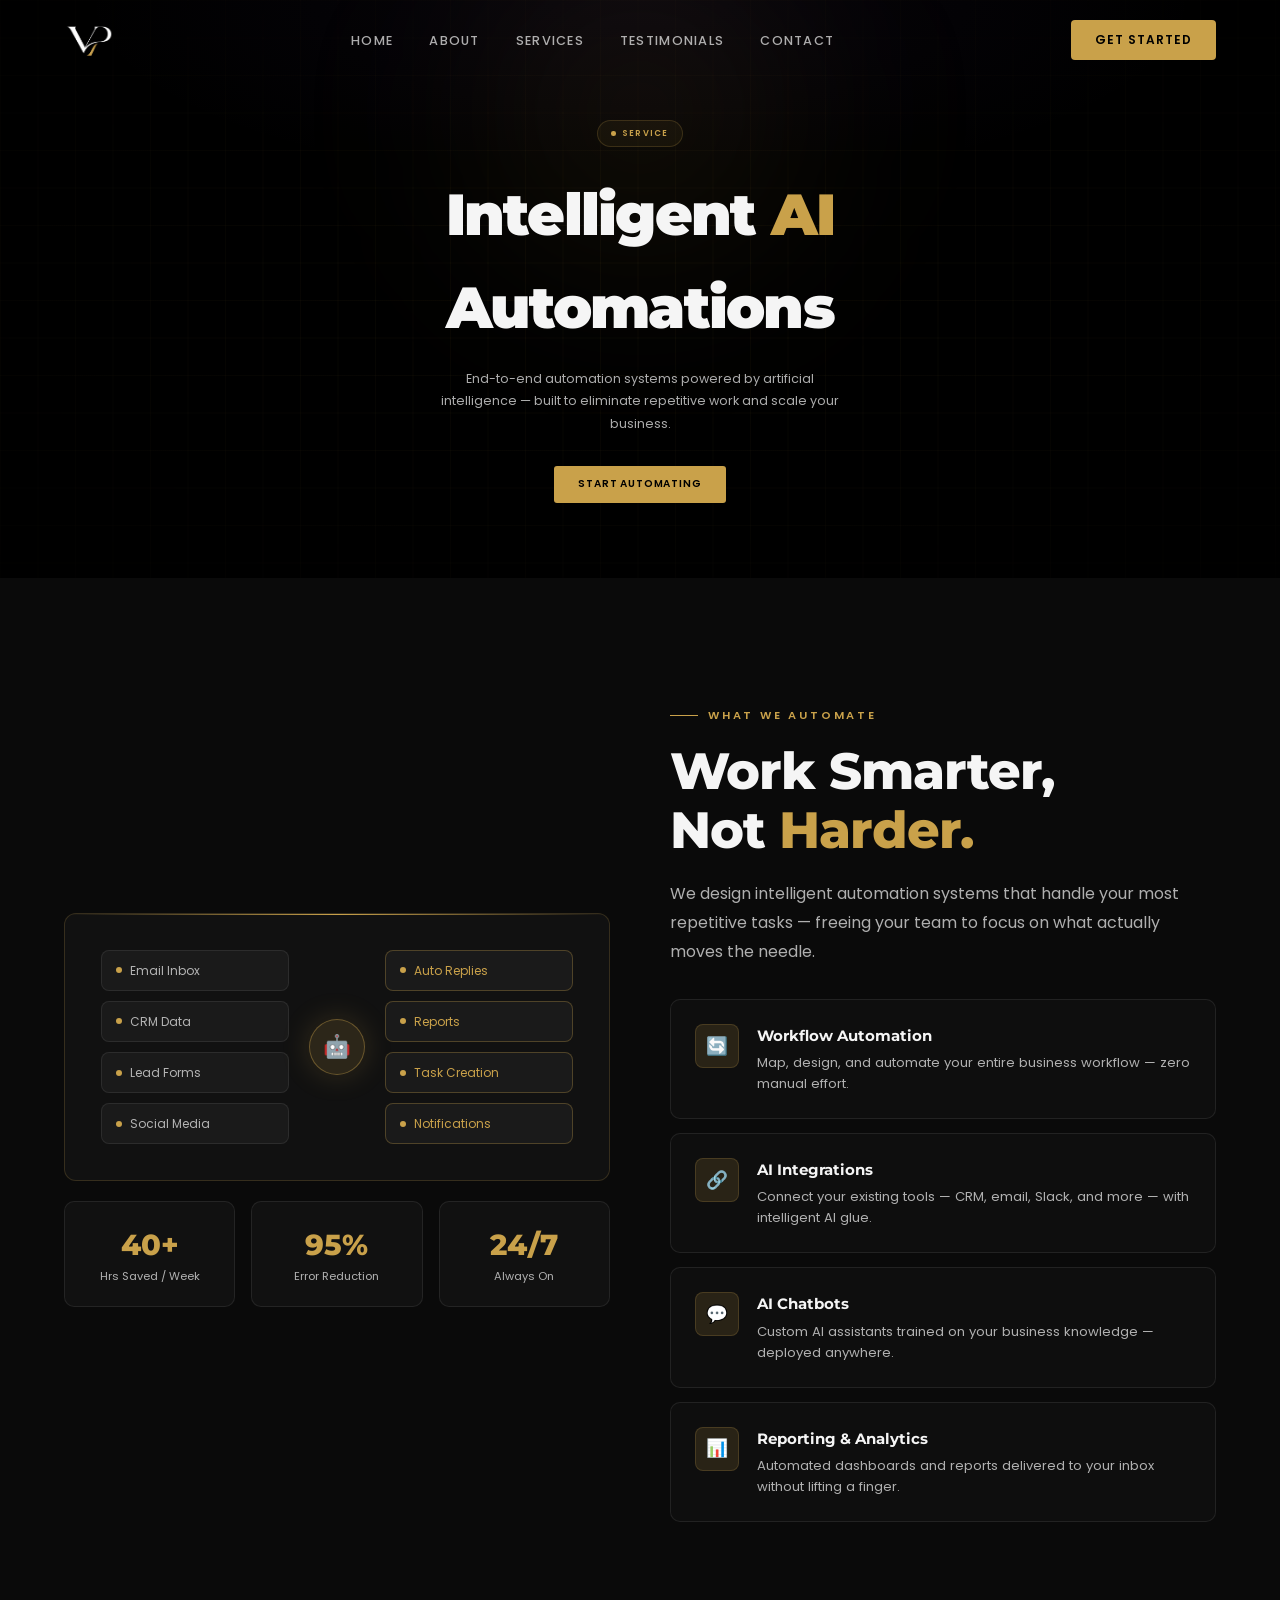
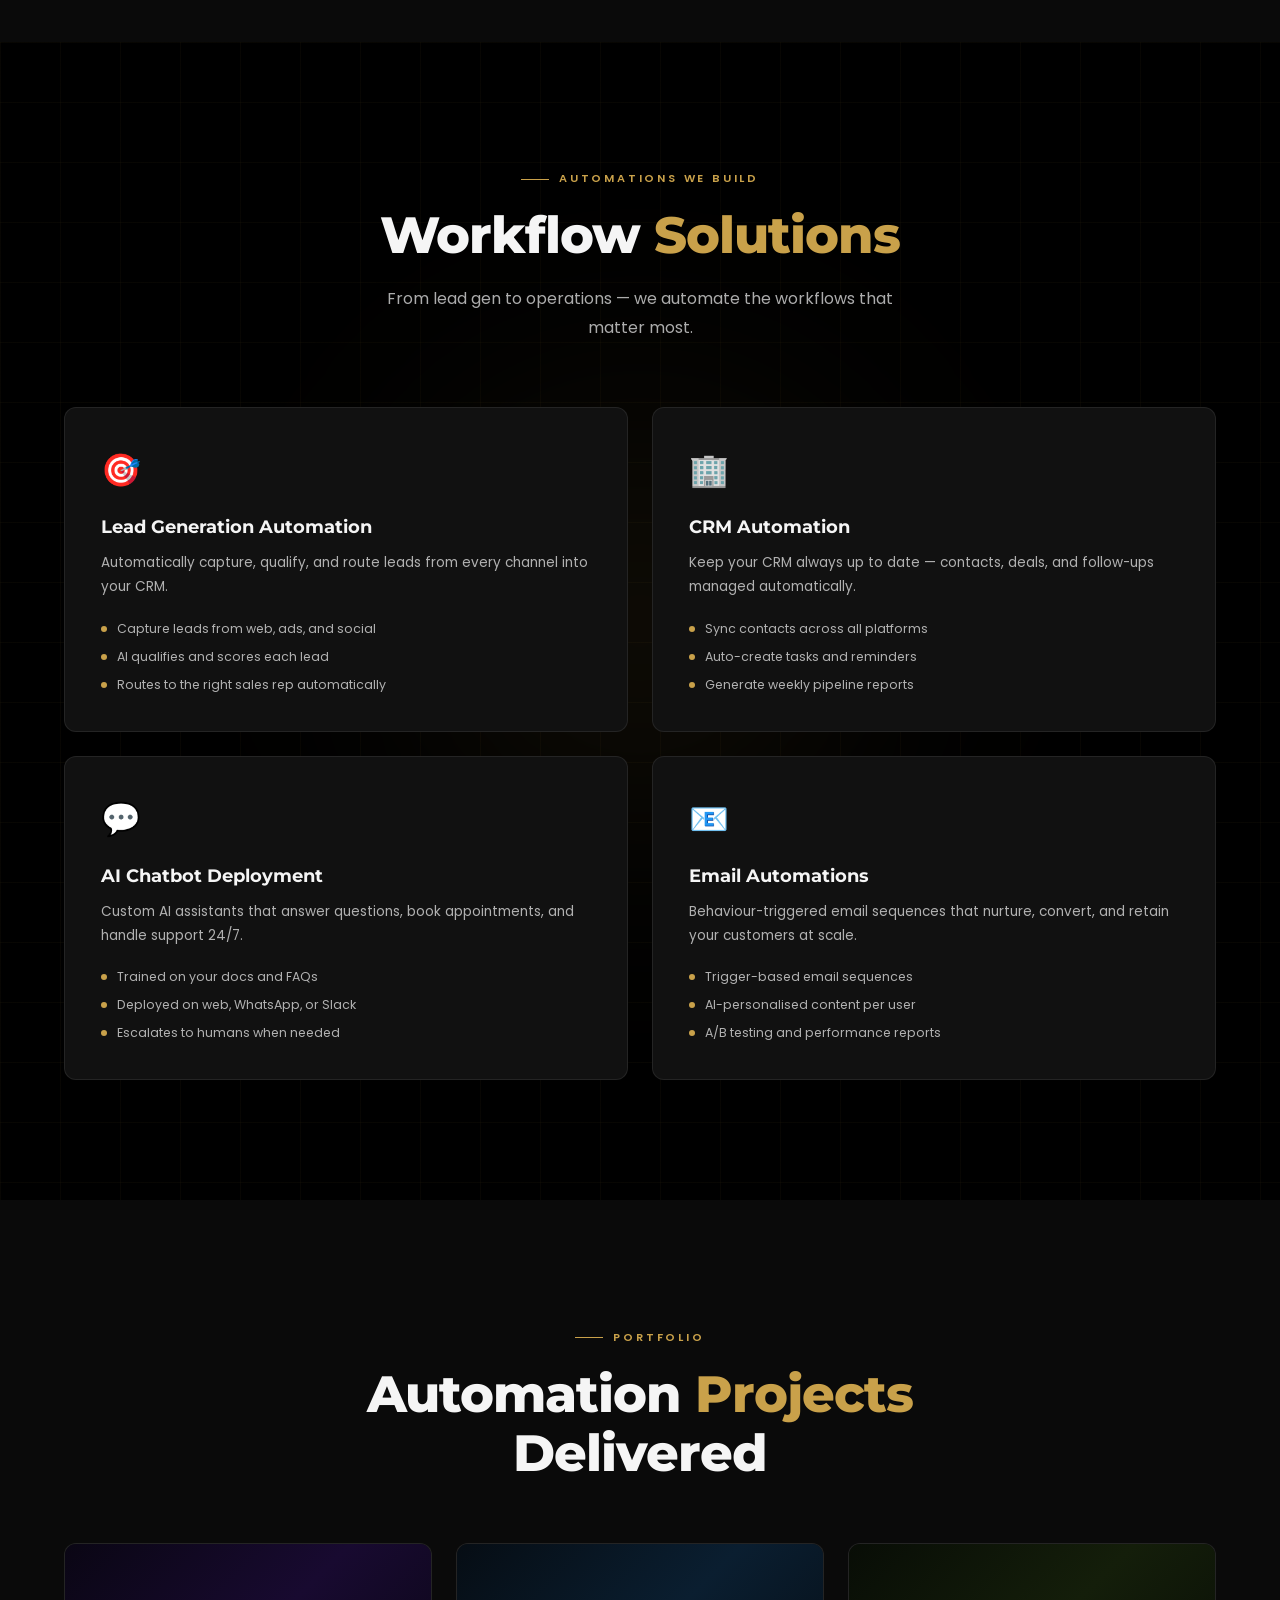
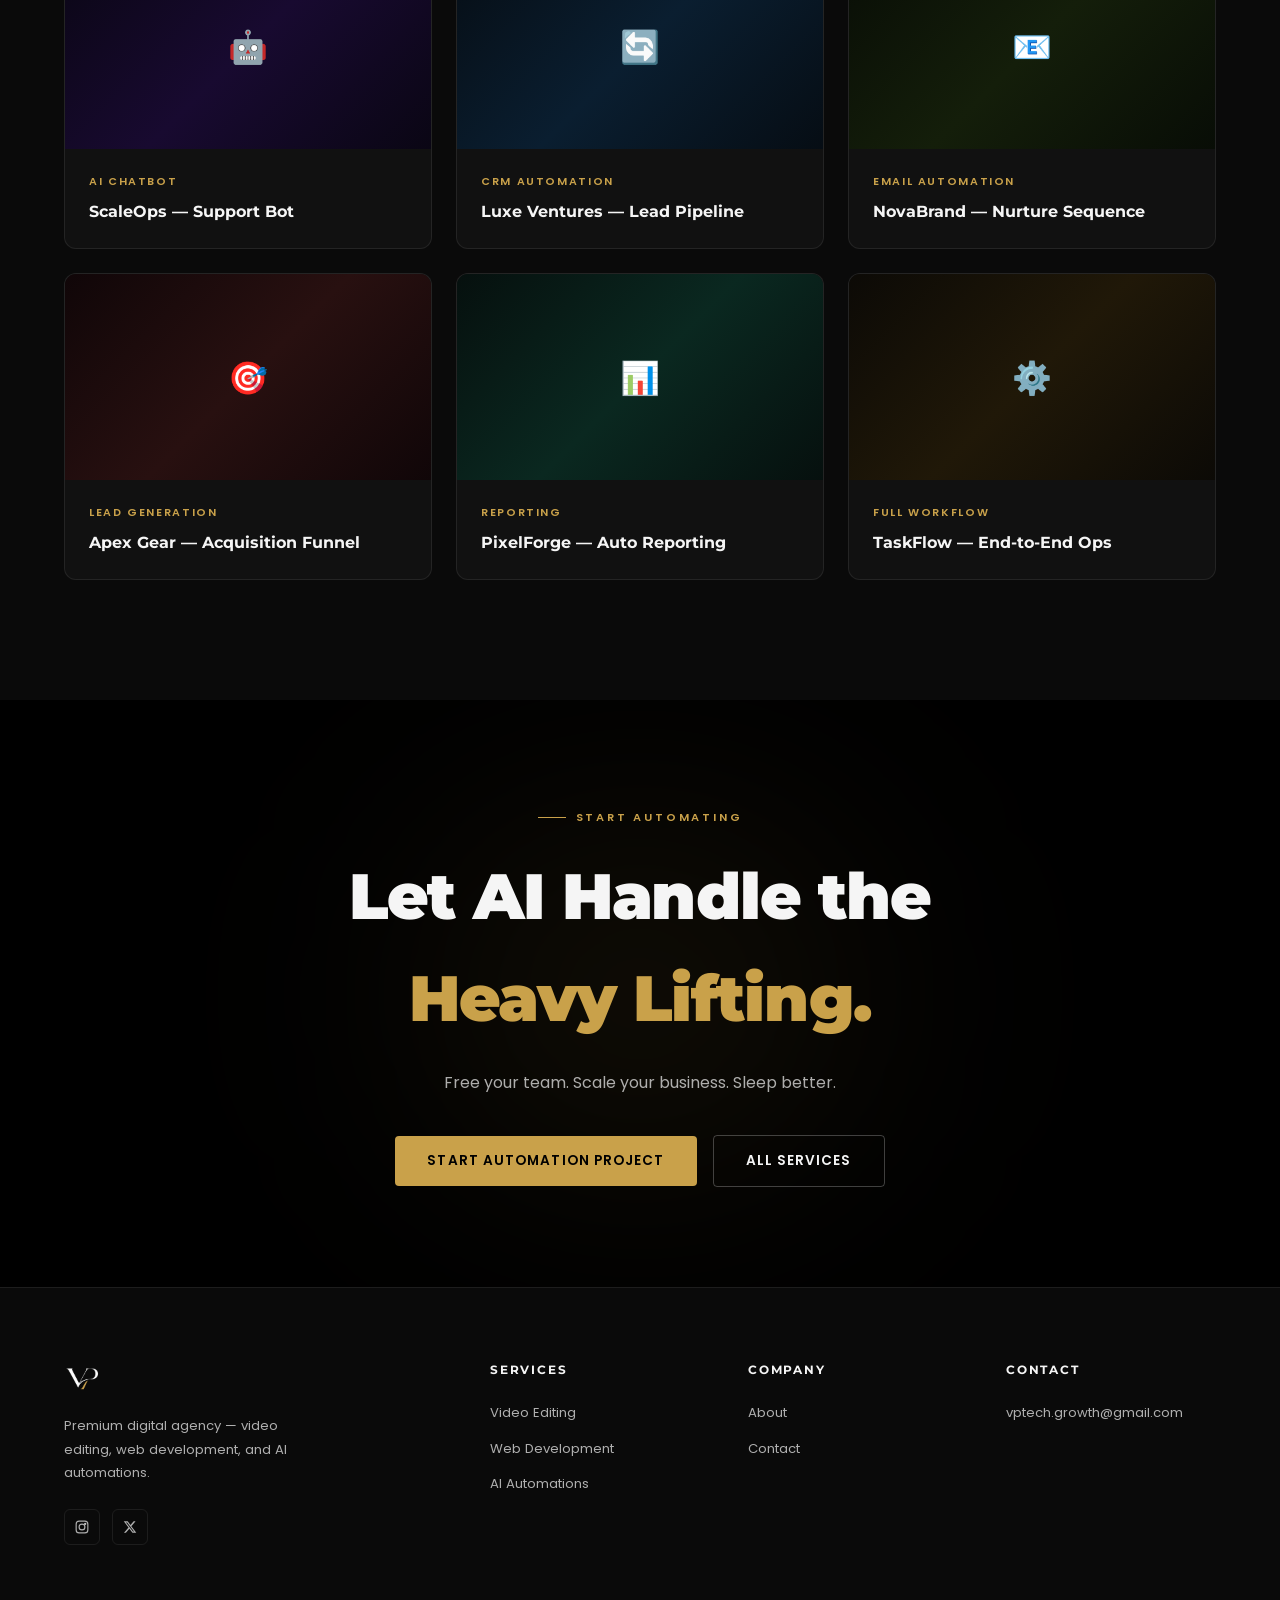
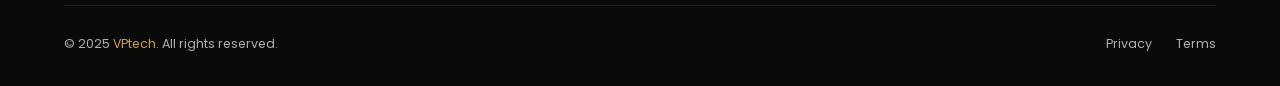
==== commit 34dc745d: "best" ====
--- a/Automations/index.html
+++ b/Automations/index.html
@@ -5,6 +5,7 @@
   <meta name="viewport" content="width=device-width, initial-scale=1.0" />
   <title>AI Automations — VPtech</title>
   <meta name="description" content="Intelligent AI automation systems by VPtech — workflow automation, AI integrations, and smart business systems." />
+  <link rel="icon" type="image/png" href="../assets/images/logo0.png" />
   <link rel="stylesheet" href="../assets/css/style.css" />
   <link rel="preconnect" href="https://fonts.googleapis.com" />
   <style>
@@ -107,7 +108,7 @@
 <!-- NAVBAR -->
 <nav class="navbar">
   <div class="container nav-inner">
-    <a href="../" class="nav-logo"><img src="../assets/images/logo.svg" alt="VPtech" /></a>
+    <a href="../" class="nav-logo"><img src="../assets/images/logo.png" alt="VPtech" /></a>
     <ul class="nav-links">
       <li><a href="../" class="nav-link">Home</a></li>
       <li><a href="../#about" class="nav-link">About</a></li>
@@ -372,11 +373,11 @@
   <div class="container">
     <div class="footer-grid">
       <div>
-        <div class="footer-logo"><img src="../assets/images/logo.svg" alt="VPtech" /></div>
+        <div class="footer-logo"><img src="../assets/images/logo.png" alt="VPtech" /></div>
         <p class="footer-desc">Premium digital agency — video editing, web development, and AI automations.</p>
         <div class="footer-socials">
-          <a href="#" class="social-link"><svg width="14" height="14" viewBox="0 0 24 24" fill="none" stroke="currentColor" stroke-width="2"><rect x="2" y="2" width="20" height="20" rx="5"/><circle cx="12" cy="12" r="5"/><circle cx="17.5" cy="6.5" r="1" fill="currentColor"/></svg></a>
-          <a href="#" class="social-link"><svg width="14" height="14" viewBox="0 0 24 24" fill="currentColor"><path d="M18.244 2.25h3.308l-7.227 8.26 8.502 11.24H16.17l-5.214-6.817L4.99 21.75H1.68l7.73-8.835L1.254 2.25H8.08l4.713 6.231zm-1.161 17.52h1.833L7.084 4.126H5.117z"/></svg></a>
+          <a href="https://www.instagram.com/vptech.growth/" class="social-link"><svg width="14" height="14" viewBox="0 0 24 24" fill="none" stroke="currentColor" stroke-width="2"><rect x="2" y="2" width="20" height="20" rx="5"/><circle cx="12" cy="12" r="5"/><circle cx="17.5" cy="6.5" r="1" fill="currentColor"/></svg></a>
+          <a href="https://x.com/VPTech_growth" class="social-link"><svg width="14" height="14" viewBox="0 0 24 24" fill="currentColor"><path d="M18.244 2.25h3.308l-7.227 8.26 8.502 11.24H16.17l-5.214-6.817L4.99 21.75H1.68l7.73-8.835L1.254 2.25H8.08l4.713 6.231zm-1.161 17.52h1.833L7.084 4.126H5.117z"/></svg></a>
         </div>
       </div>
       <div>
@@ -397,7 +398,7 @@
       <div>
         <h4 class="footer-col-title">Contact</h4>
         <ul class="footer-links">
-          <li><a href="mailto:hello@vptech.agency" class="footer-link">hello@vptech.agency</a></li>
+          <li><a href="mailto:vptech.growth@gmail.com" class="footer-link">vptech.growth@gmail.com</a></li>
         </ul>
       </div>
     </div>
--- a/assets/css/style.css
+++ b/assets/css/style.css
@@ -514,6 +514,7 @@
 
 .about-visual {
   position: relative;
+  height: 100%;
 }
 
 .about-card-stack {
@@ -683,7 +684,7 @@
   position: relative;
   overflow: hidden;
   transition: var(--transition);
-  cursor: default;
+  cursor: pointer;
 }
 
 .service-card::before {
@@ -1132,6 +1133,7 @@
 
 /* ── Page Hero (inner pages) ── */
 .page-hero {
+  zoom: 75%;
   padding: 160px 0 100px;
   position: relative;
   overflow: hidden;
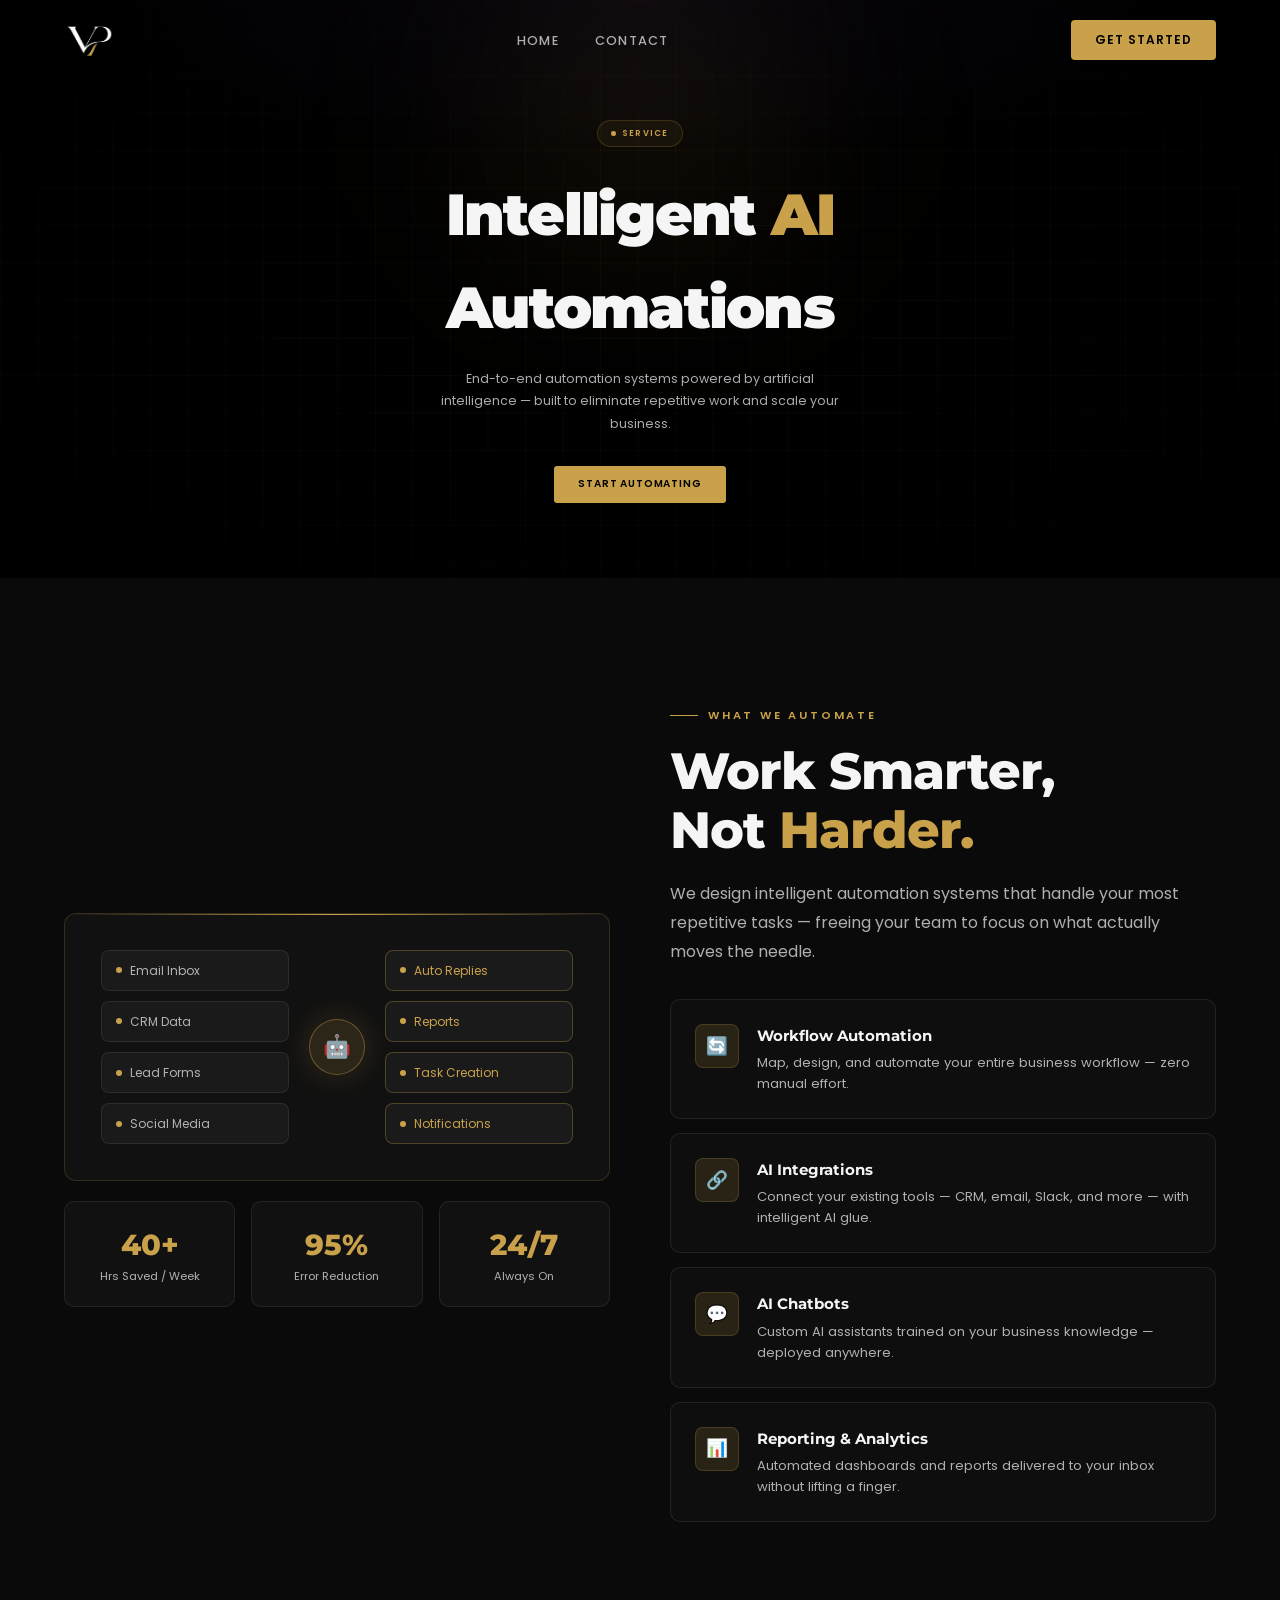
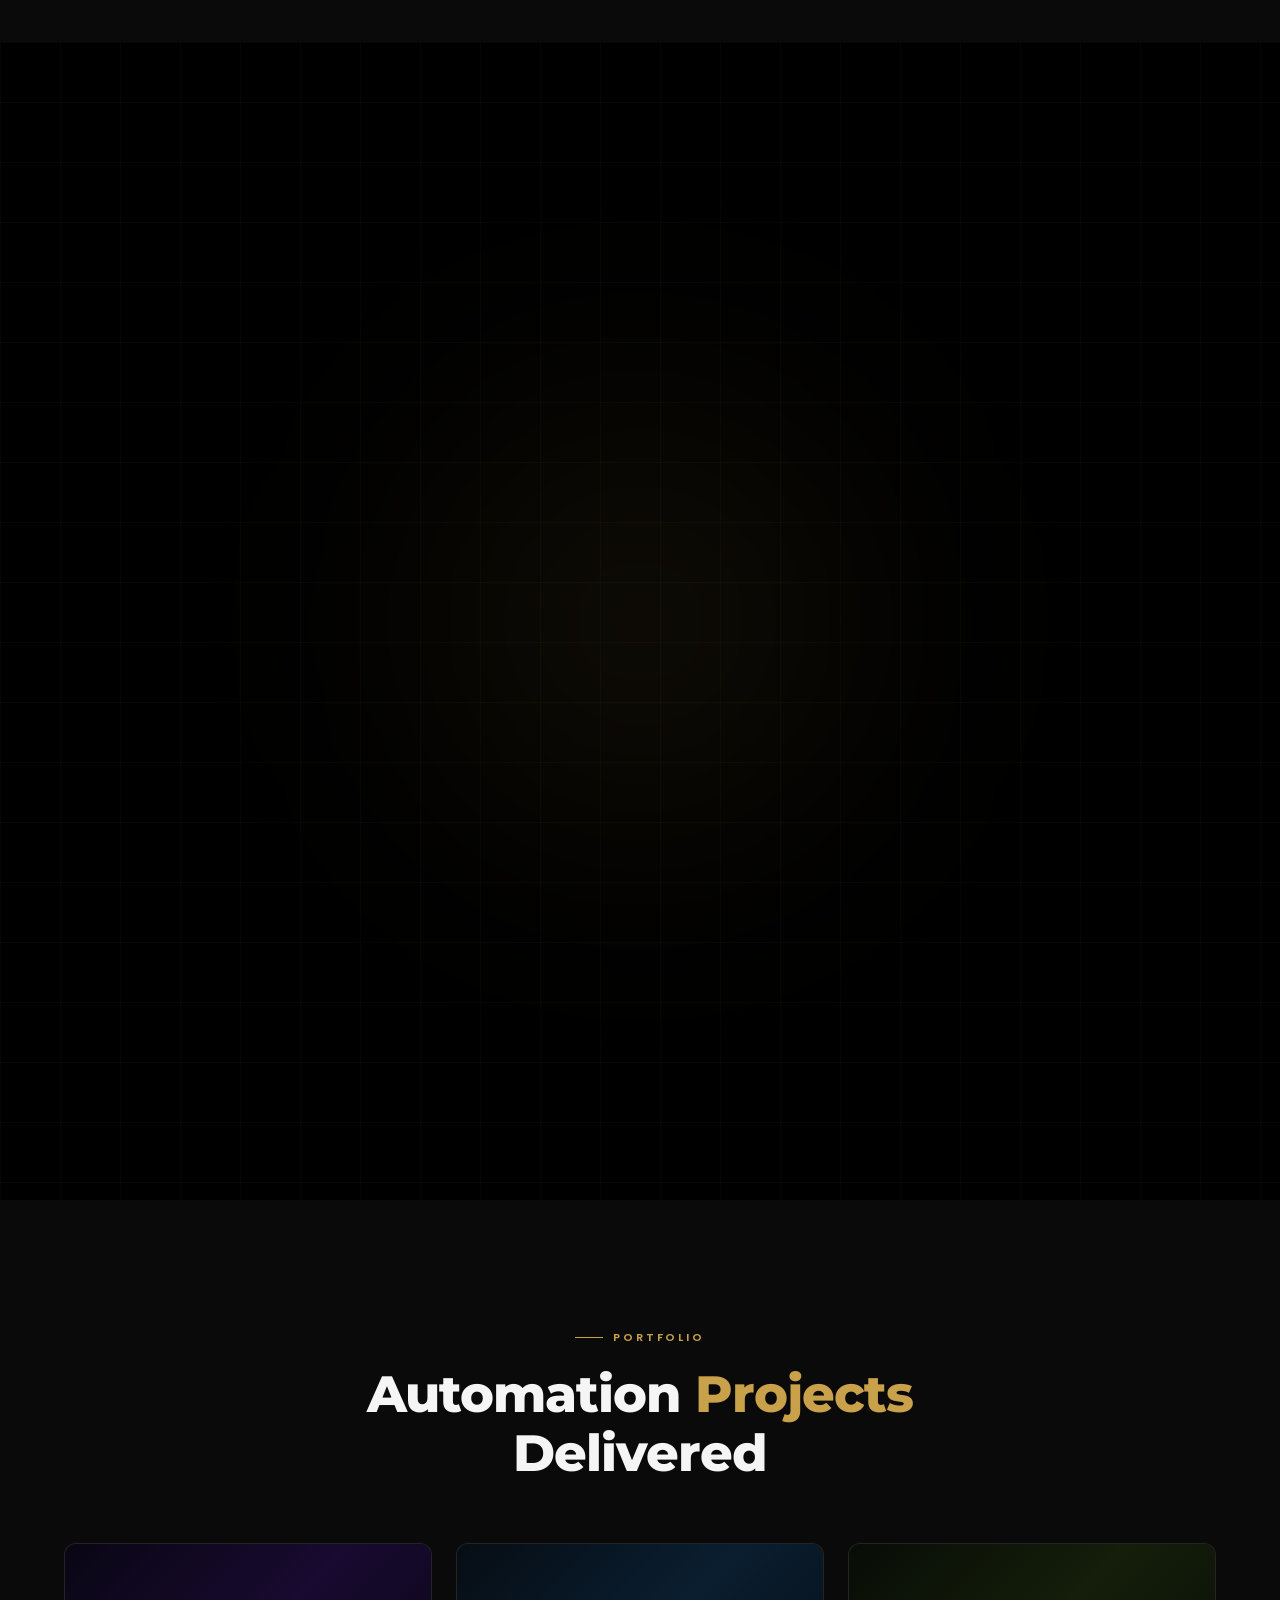
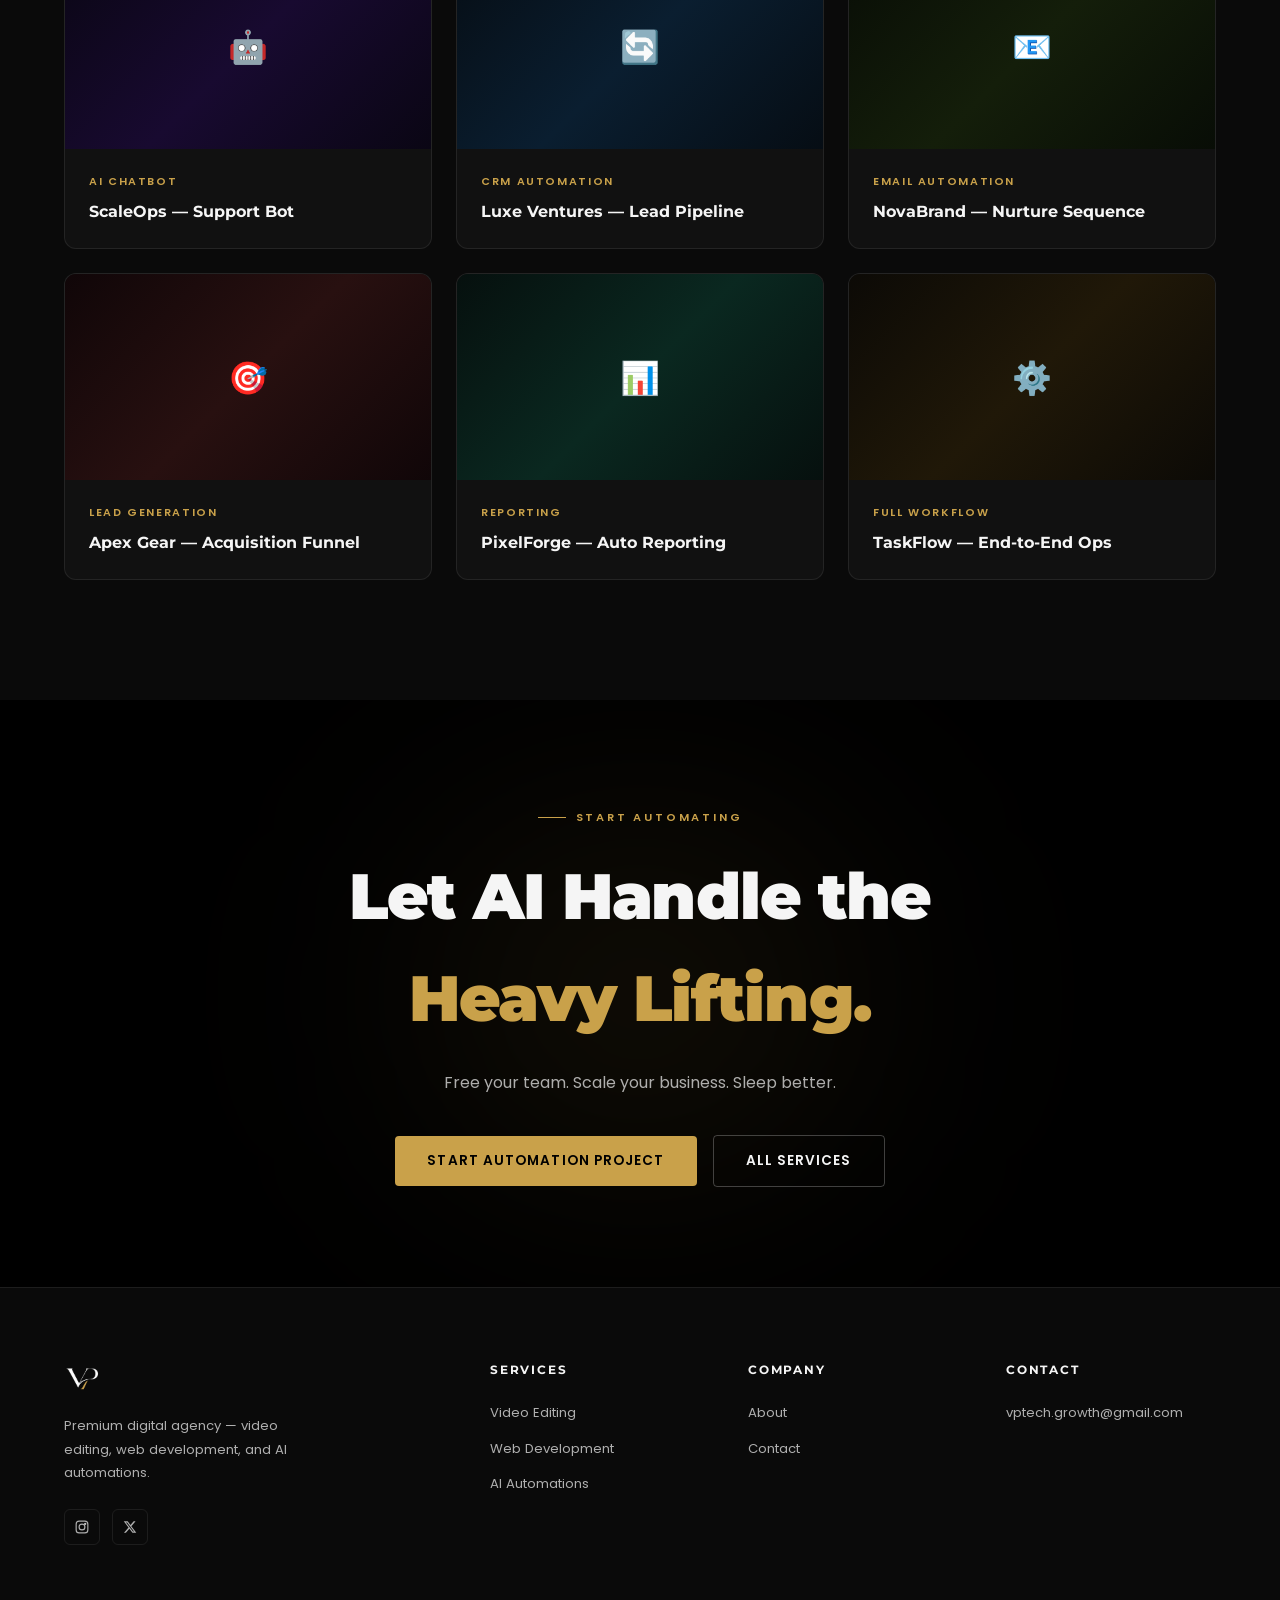
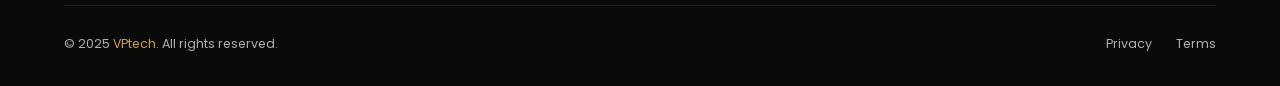
==== commit 062923ec: "dhahatsrh" ====
--- a/Automations/index.html
+++ b/Automations/index.html
@@ -111,9 +111,6 @@
     <a href="../" class="nav-logo"><img src="../assets/images/logo.png" alt="VPtech" /></a>
     <ul class="nav-links">
       <li><a href="../" class="nav-link">Home</a></li>
-      <li><a href="../#about" class="nav-link">About</a></li>
-      <li><a href="../#services" class="nav-link">Services</a></li>
-      <li><a href="../#testimonials" class="nav-link">Testimonials</a></li>
       <li><a href="../Contact/" class="nav-link">Contact</a></li>
     </ul>
     <a href="../Contact/" class="btn btn-primary nav-cta">Get Started</a>
@@ -122,9 +119,6 @@
 </nav>
 <div class="mobile-nav">
   <a href="../" class="mobile-nav-link">Home</a>
-  <a href="../#about" class="mobile-nav-link">About</a>
-  <a href="../#services" class="mobile-nav-link">Services</a>
-  <a href="../#testimonials" class="mobile-nav-link">Testimonials</a>
   <a href="../Contact/" class="mobile-nav-link">Contact</a>
 </div>
 
@@ -148,7 +142,7 @@
 <!-- OVERVIEW + NODE DIAGRAM -->
 <section class="section" style="background:var(--dark);">
   <div class="container">
-    <div style="display:grid;grid-template-columns:1fr 1fr;gap:60px;align-items:center;">
+    <div class="section-grid" style="display:grid;grid-template-columns:1fr 1fr;gap:60px;align-items:center;">
       <!-- Node Diagram -->
       <div class="reveal">
         <div class="node-diagram">
@@ -170,7 +164,7 @@
           </div>
         </div>
         <!-- Stats below -->
-        <div style="display:grid;grid-template-columns:1fr 1fr 1fr;gap:16px;margin-top:20px;">
+        <div class="stats-grid" style="display:grid;grid-template-columns:1fr 1fr 1fr;gap:16px;margin-top:20px;">
           <div style="text-align:center;padding:20px;border:var(--border-white);border-radius:10px;background:var(--dark-2);">
             <div style="font-family:var(--font-heading);font-size:1.8rem;font-weight:800;color:var(--gold);">40+</div>
             <div style="font-size:0.7rem;color:var(--white-dim);">Hrs Saved / Week</div>
--- a/assets/css/style.css
+++ b/assets/css/style.css
@@ -1621,6 +1621,18 @@
 
 /* ── Responsive ── */
 @media (max-width: 1100px) {
+  .section-grid,
+  .stats-grid {
+    display: grid;
+  }
+
+  .stack-row {
+    display: flex;
+    flex-wrap: wrap;
+    gap: 16px;
+    margin-top: 20px;
+  }
+
   .services-grid { grid-template-columns: repeat(2, 1fr); }
   .footer-grid { grid-template-columns: 1fr 1fr; gap: 36px; }
   .tech-grid { grid-template-columns: repeat(4, 1fr); }
@@ -1639,10 +1651,18 @@
   .workflow-grid { grid-template-columns: 1fr; }
   .features-grid { grid-template-columns: 1fr; }
   .form-row { grid-template-columns: 1fr; }
+  .section-grid { grid-template-columns: 1fr !important; gap: 32px !important; }
+  .stats-grid { grid-template-columns: 1fr !important; }
+  .stack-row { flex-direction: column; }
+  .stack-row .mockup-card { width: 100% !important; }
+  .page-hero { zoom: 100%; padding: 110px 0 60px; }
+  .page-hero-title { font-size: clamp(2.4rem, 8vw, 4rem); }
+  .page-hero-sub { max-width: 100%; margin-bottom: 32px; }
+  .mobile-nav { padding: 24px 18px; }
 }
 
 @media (max-width: 640px) {
-  html{ zoom: 75%; scrollbar-width: none;}
+  html{ zoom: 75%; scrollbar-width: none; }
   .hero{zoom:100%; }
   .services-grid { grid-template-columns: 1fr; }
   .projects-grid { grid-template-columns: 1fr; }
@@ -1653,4 +1673,10 @@
   .testimonial-card { min-width: 300px; }
   .contact-form-wrap { padding: 28px 20px; }
   .cta-banner-actions { flex-direction: column; }
-}+  .page-hero { padding: 90px 0 50px; }
+  .page-hero-title { font-size: clamp(2.2rem, 9vw, 3.5rem); }
+  .page-hero-sub { font-size: 0.95rem; padding: 0 10px; }
+  .btn { width: 100%; justify-content: center; }
+  .btn-primary, .btn-outline, .btn-gold-outline { width: auto; }
+}
+
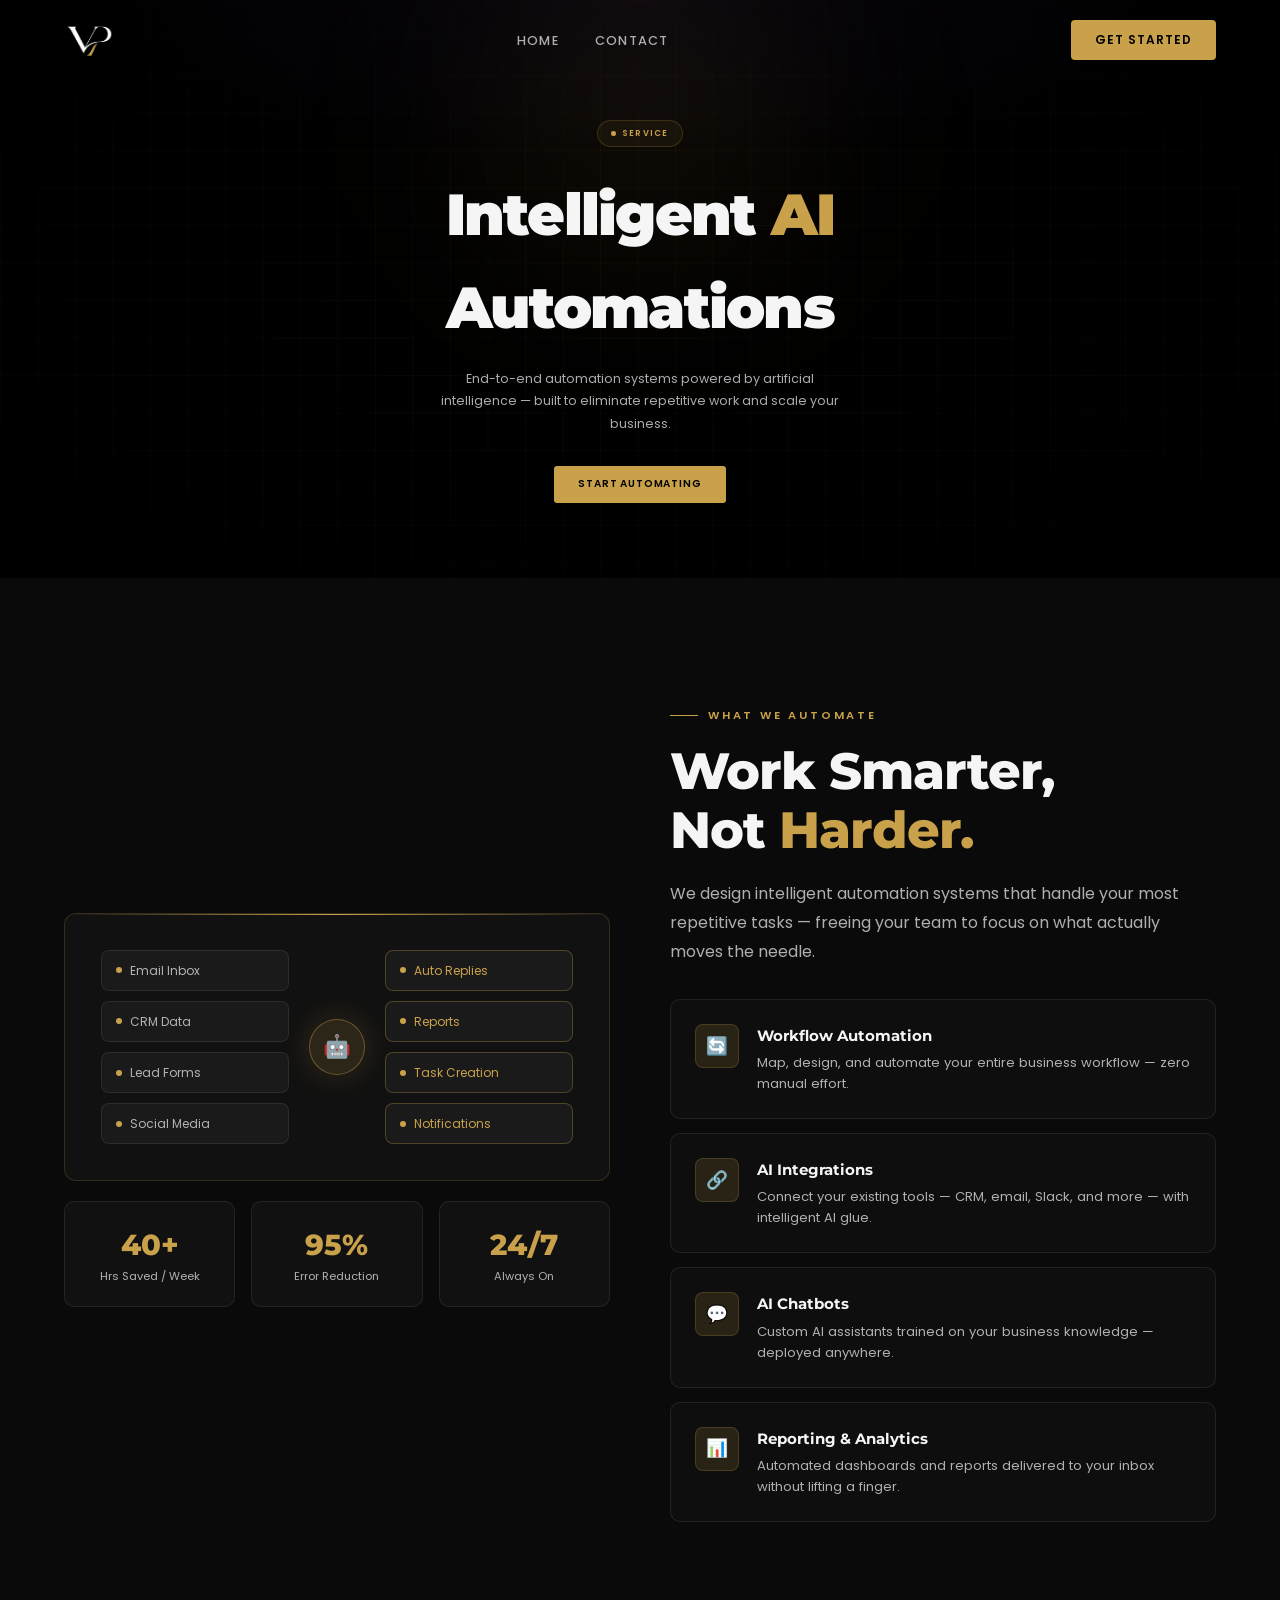
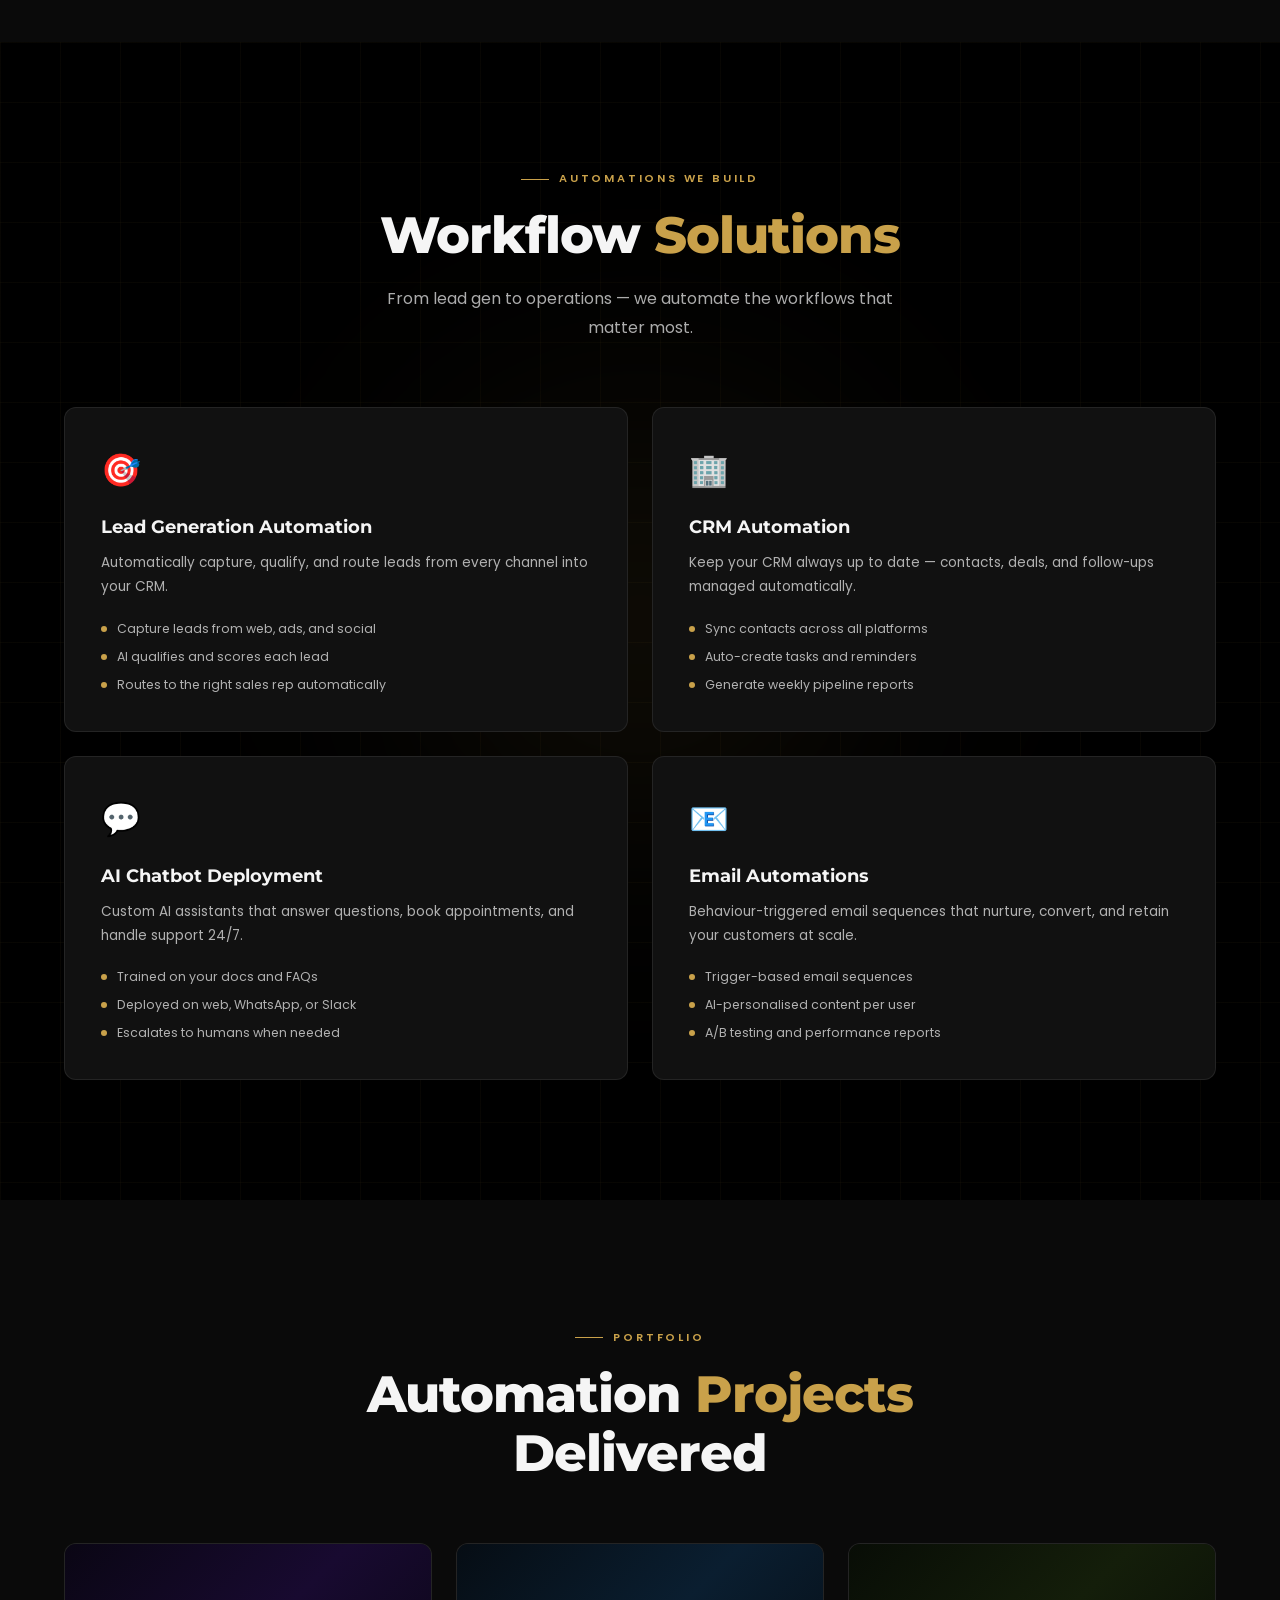
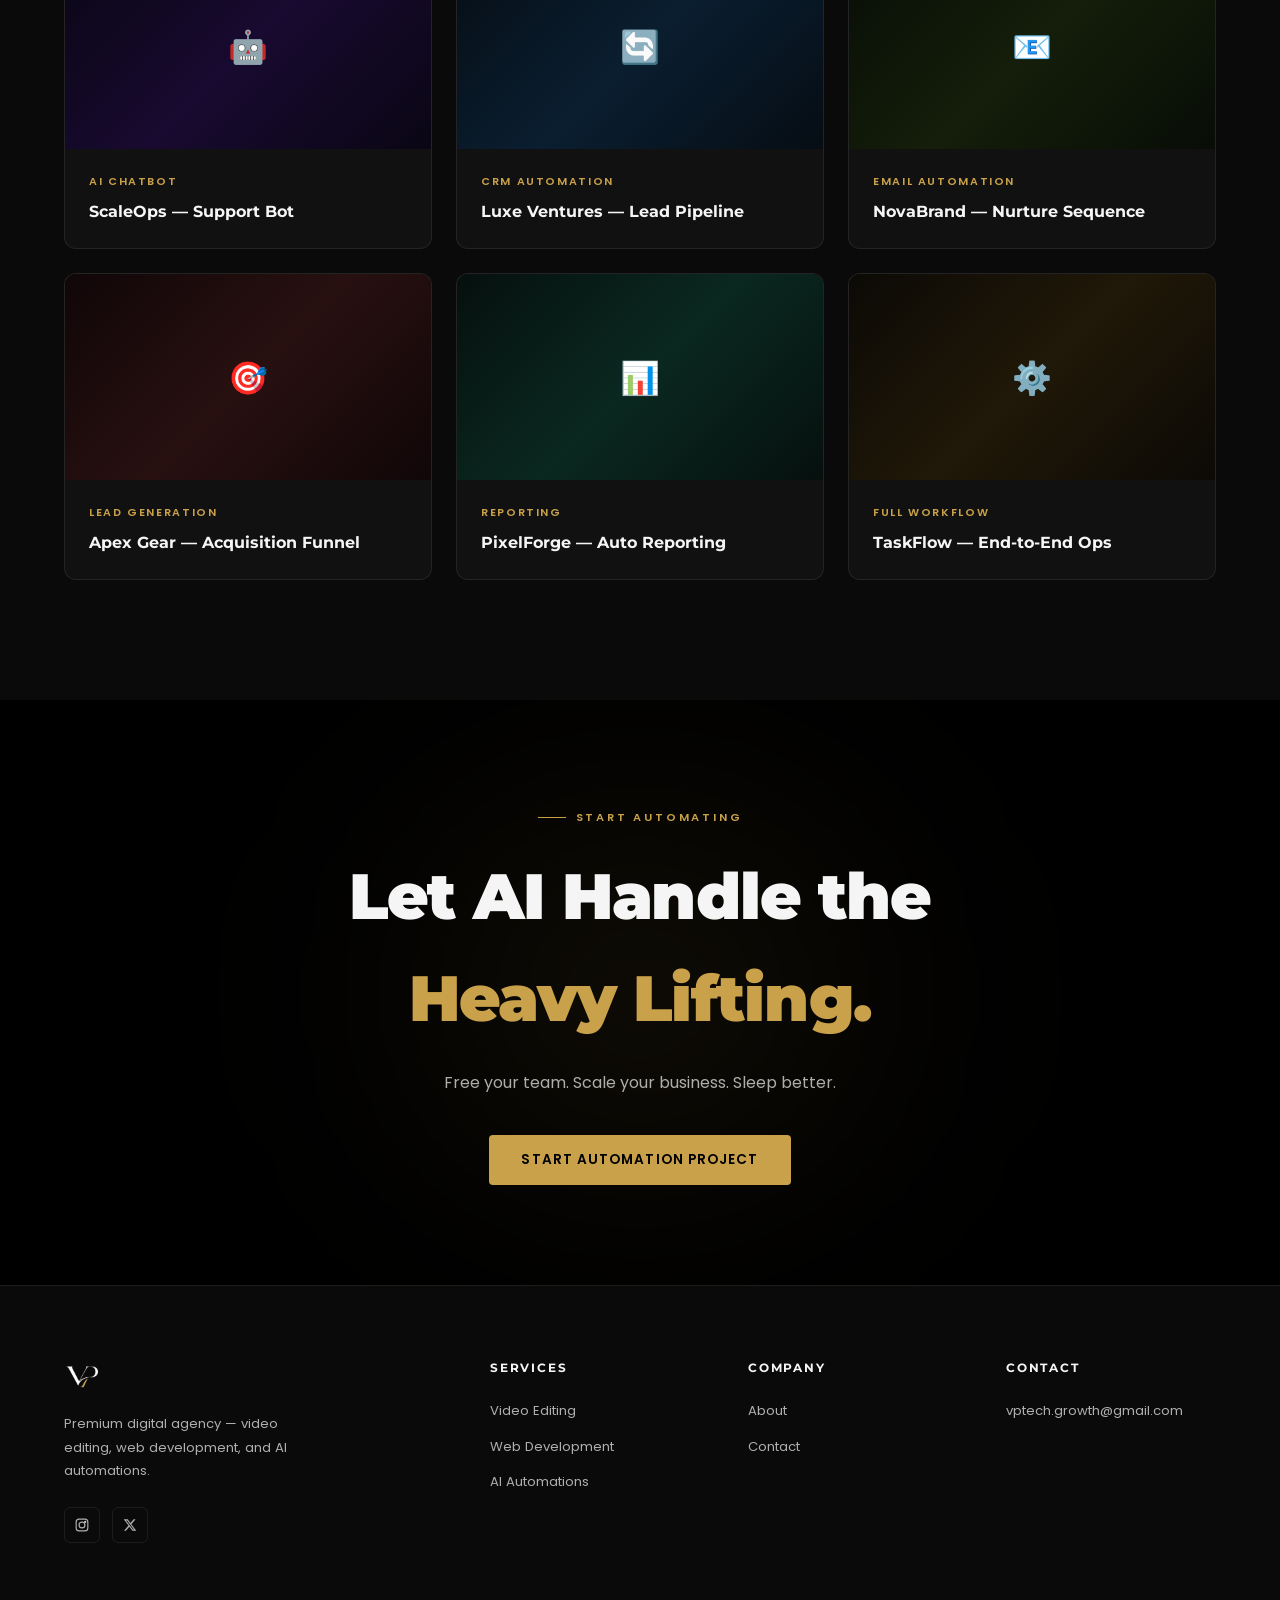
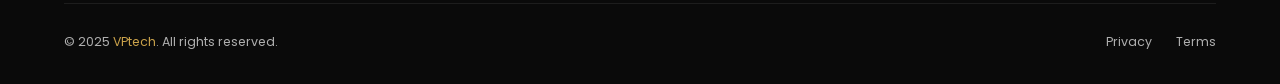
==== commit d63c1d90: "qertyu" ====
--- a/Automations/index.html
+++ b/Automations/index.html
@@ -356,7 +356,6 @@
       <p class="cta-banner-sub">Free your team. Scale your business. Sleep better.</p>
       <div class="cta-banner-actions">
         <a href="../Contact/" class="btn btn-primary">Start Automation Project</a>
-        <a href="../" class="btn btn-outline">All Services</a>
       </div>
     </div>
   </div>
